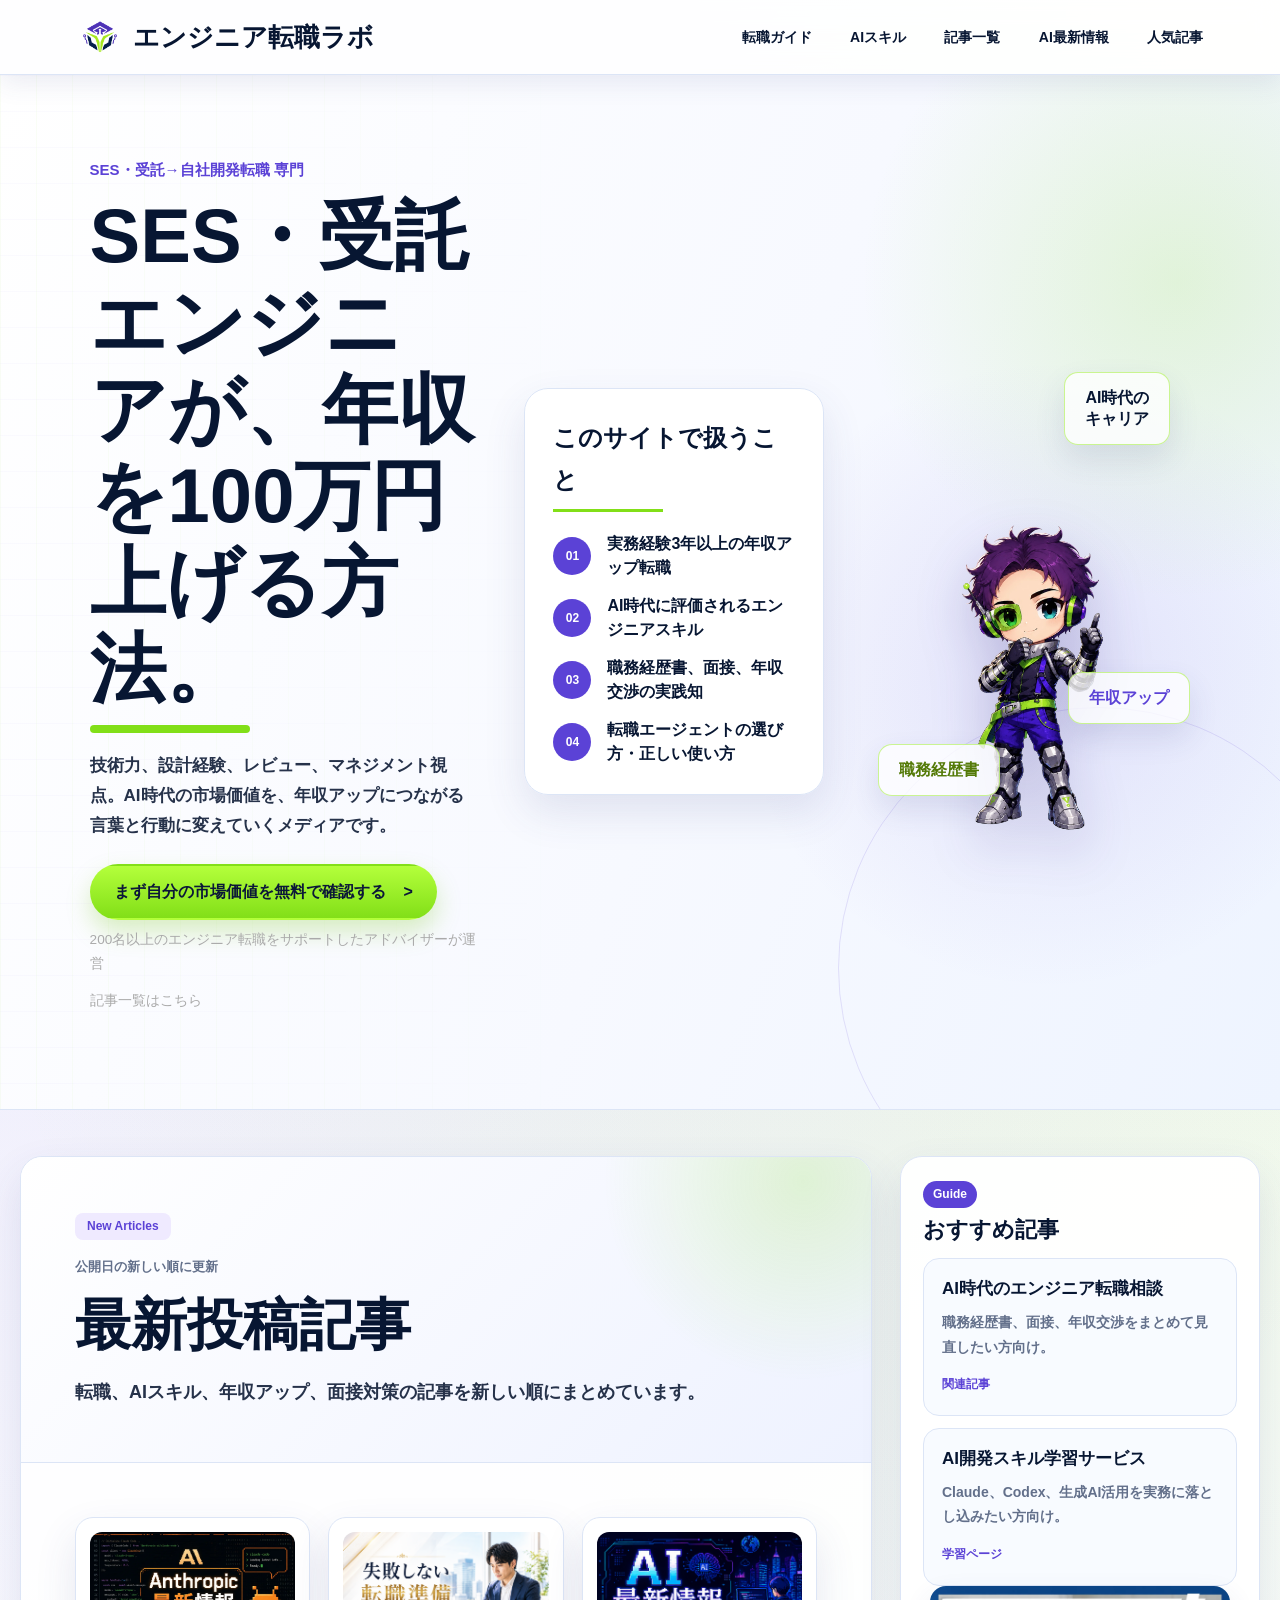
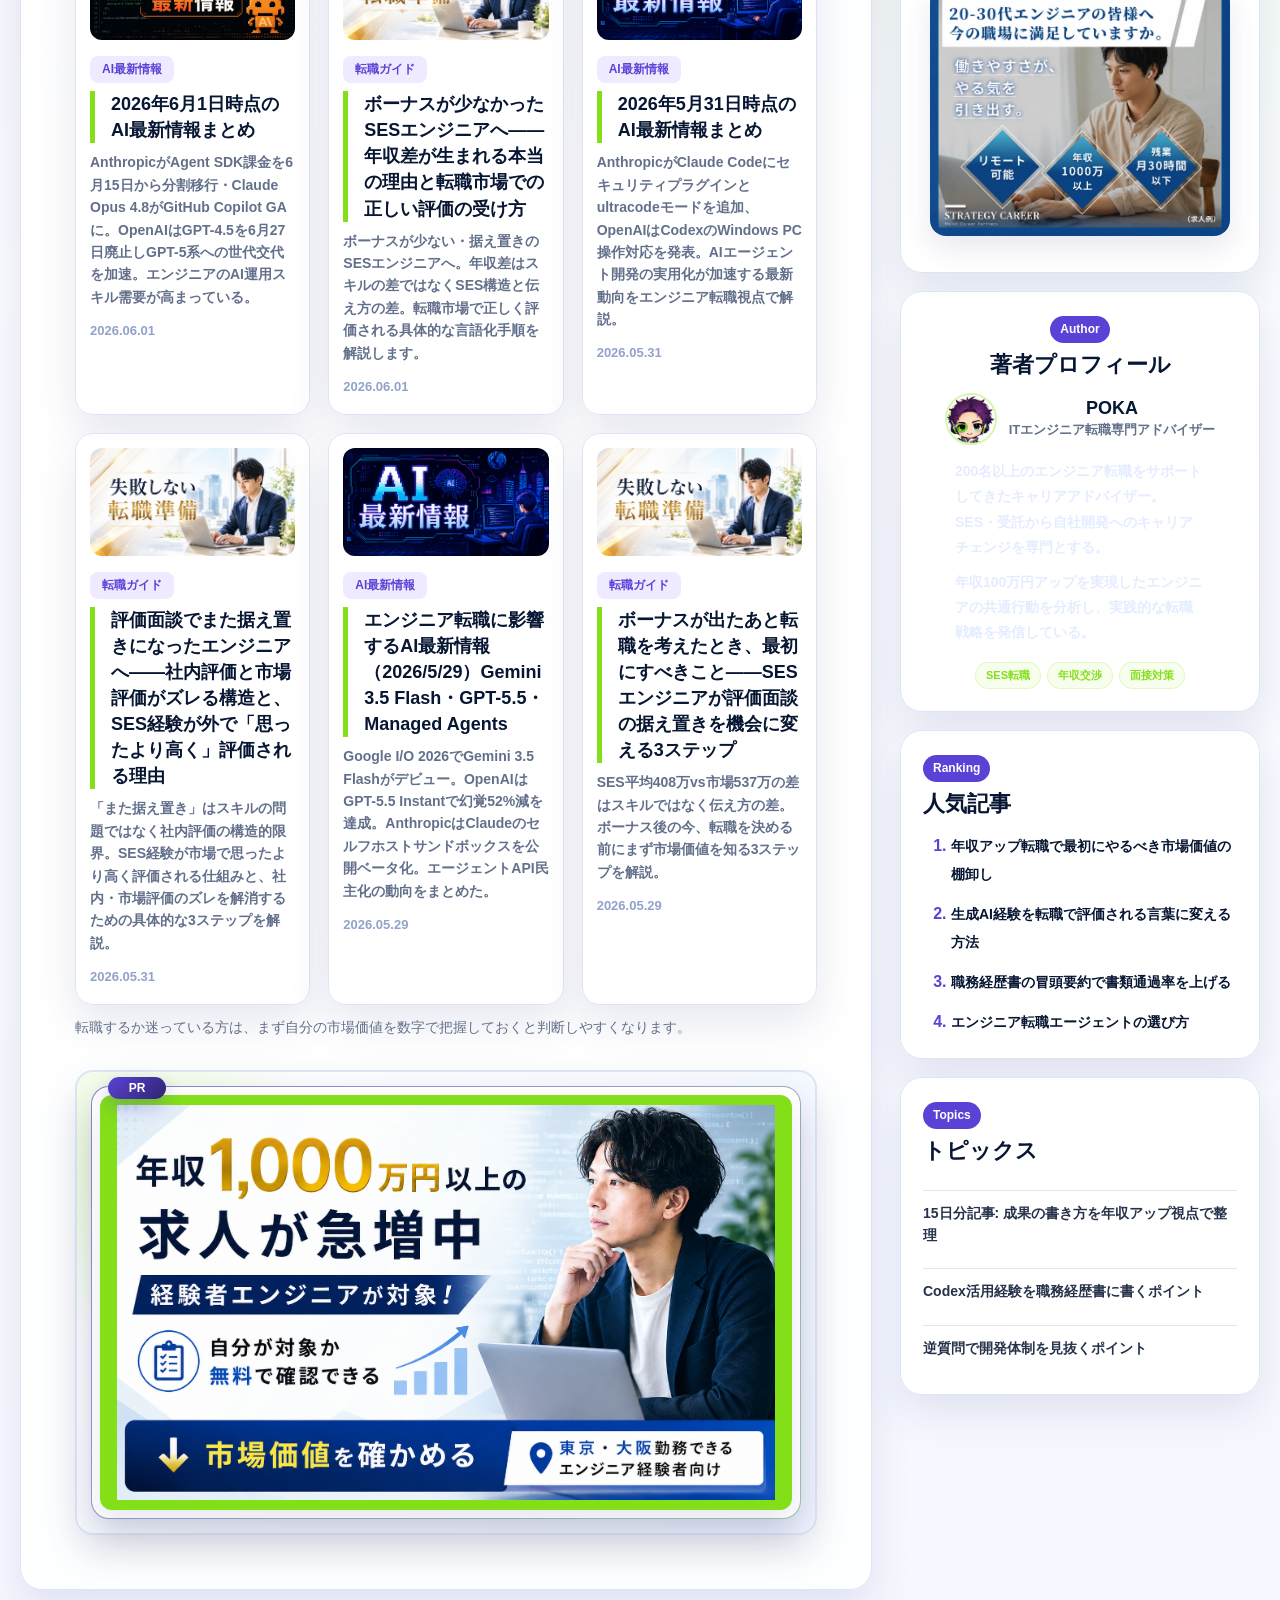
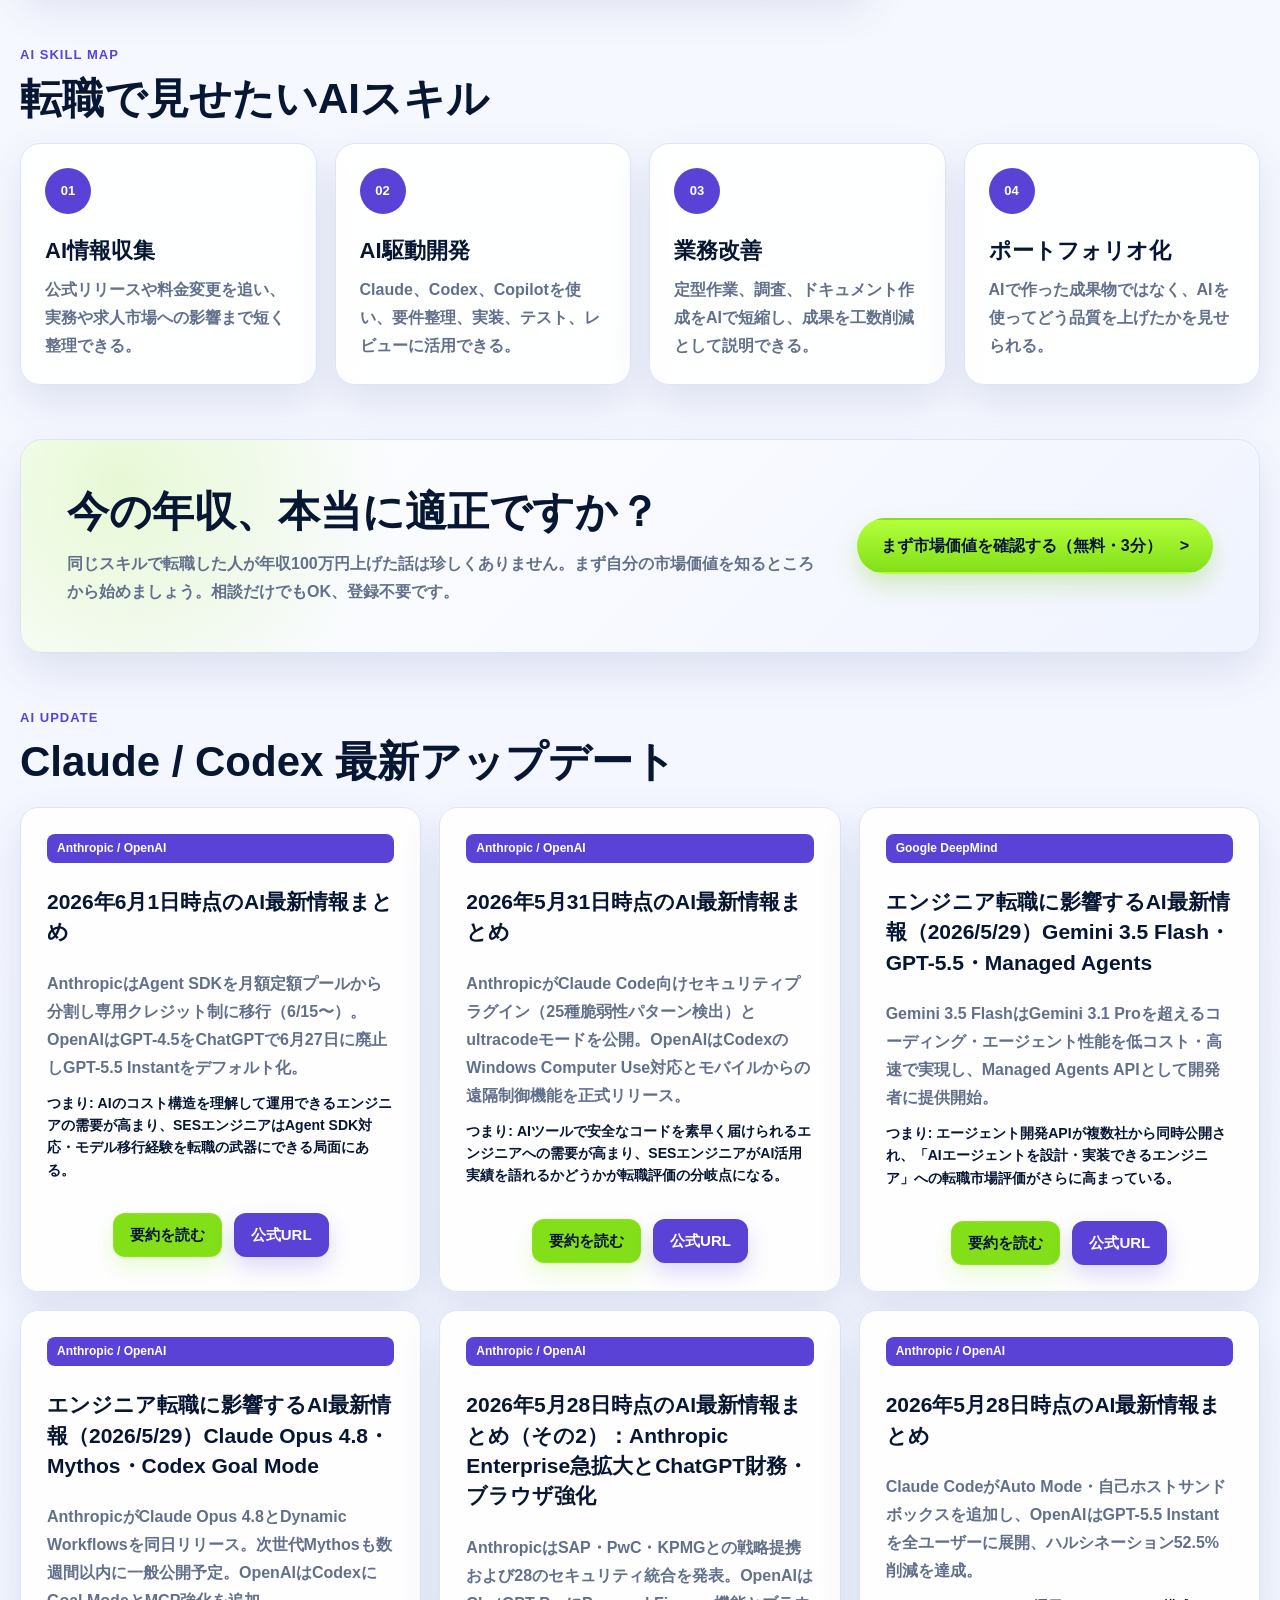
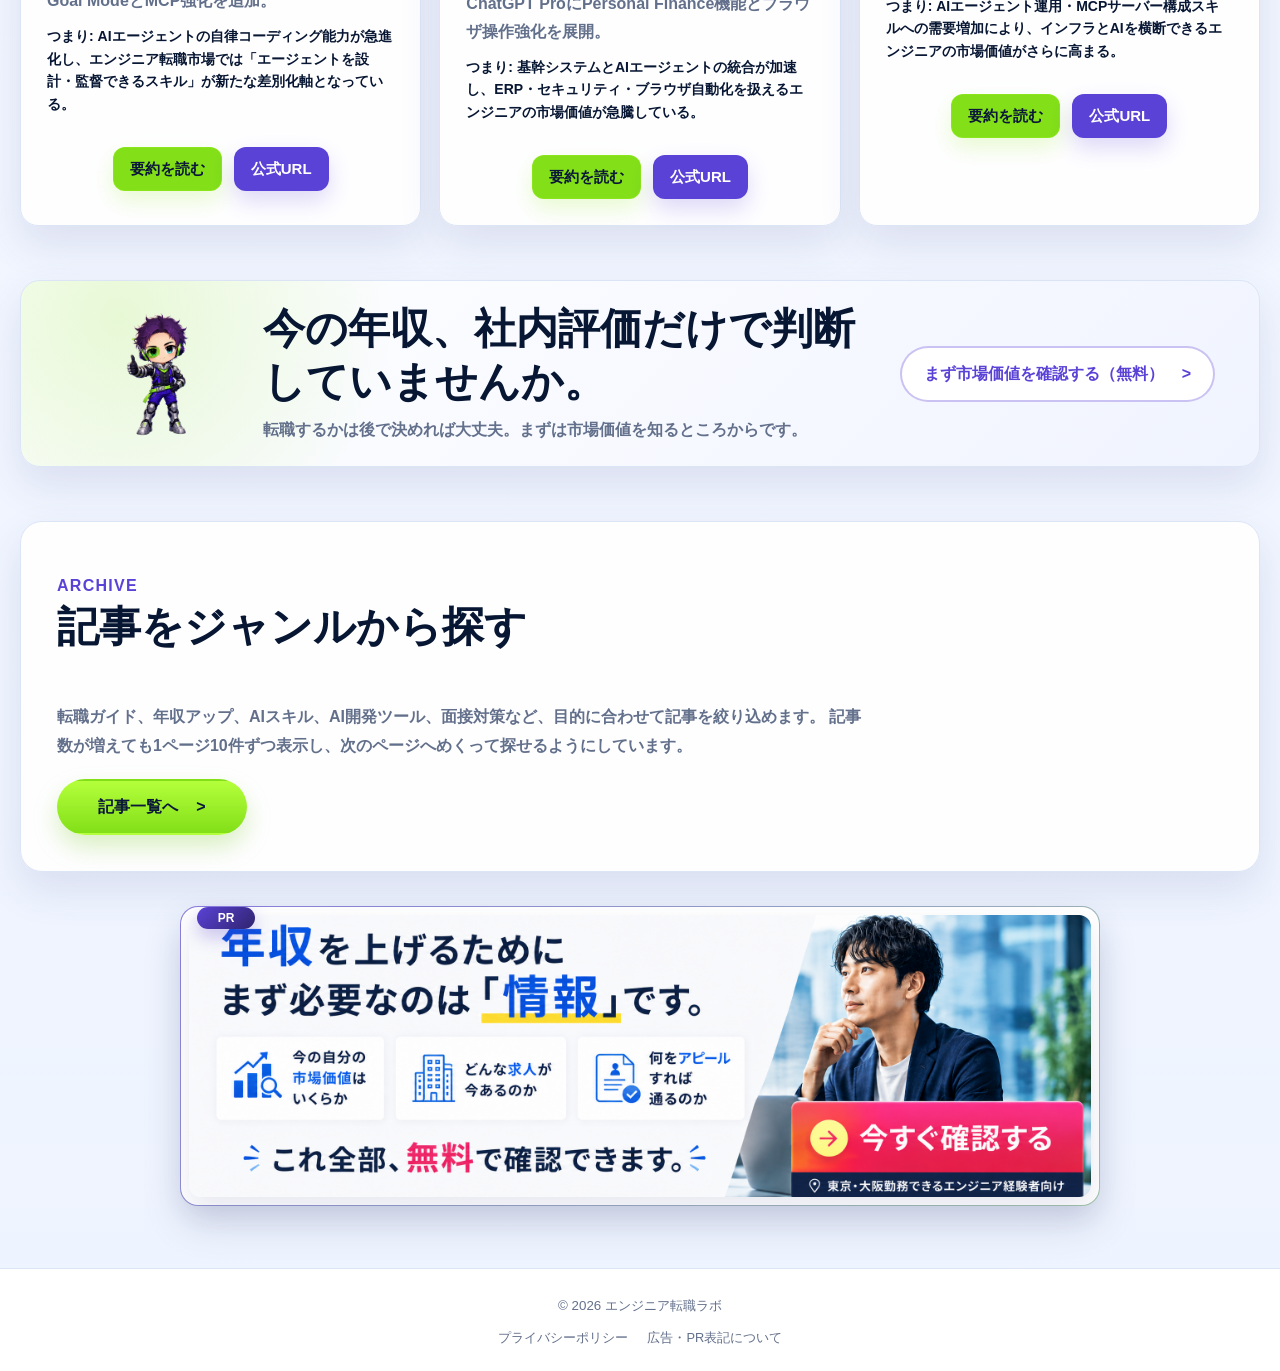
==== index.html @ 07dc1fdd "2026-06-01 コンテンツ更新：LP記事・AI最新情報追加・サイト品質改善 - LP記事: ボーナスが少なかったSESエンジニア向け年収差構造解説（4,996字） - AI情報: Anthrop" ====
<!DOCTYPE html>
<html lang="ja">
<head>
  <meta charset="UTF-8">
  <!-- Google Tag Manager -->
  <script>(function(w,d,s,l,i){w[l]=w[l]||[];w[l].push({'gtm.start':
  new Date().getTime(),event:'gtm.js'});var f=d.getElementsByTagName(s)[0],
  j=d.createElement(s),dl=l!='dataLayer'?'&l='+l:'';j.async=true;j.src=
  'https://www.googletagmanager.com/gtm.js?id='+i+dl;f.parentNode.insertBefore(j,f);
  })(window,document,'script','dataLayer','GTM-K5G35ZPQ');</script>
  <!-- End Google Tag Manager -->
  <meta name="viewport" content="width=device-width, initial-scale=1.0">
  <link rel="icon" type="image/png" href="logo2.png">
  <meta name="description" content="エンジニア転職、AI時代の仕事術、ClaudeやCodexの最新アップデートを扱うキャリアメディアです。">
  <link rel="canonical" href="https://poka-tools.github.io/article-lp/">
  <meta property="og:type" content="website">
  <meta property="og:site_name" content="エンジニア転職ラボ">
  <meta property="og:title" content="エンジニア転職ラボ | AI時代のIT転職メディア">
  <meta property="og:description" content="エンジニア転職、AIスキル、職務経歴書、面接対策、年収アップの実践情報をまとめるキャリアメディアです。">
  <meta property="og:url" content="https://poka-tools.github.io/article-lp/">
  <meta property="og:image" content="https://poka-tools.github.io/article-lp/assets/images/eyecatch-ai-era-engineer-skills.jpg">
  <meta property="og:image:width" content="1200">
  <meta property="og:image:height" content="630">
  <meta name="twitter:card" content="summary_large_image">
  <meta name="twitter:title" content="エンジニア転職ラボ | AI時代のIT転職メディア">
  <meta name="twitter:description" content="エンジニア転職、AIスキル、職務経歴書、面接対策、年収アップの実践情報をまとめるキャリアメディアです。">
  <meta name="twitter:image" content="https://poka-tools.github.io/article-lp/assets/images/eyecatch-ai-era-engineer-skills.jpg">
  <title>エンジニア転職ラボ | AI時代のIT転職メディア</title>
  <link rel="stylesheet" href="styles.css?v=20260530-1">
</head>
<body>
  <!-- Google Tag Manager (noscript) -->
  <noscript><iframe src="https://www.googletagmanager.com/ns.html?id=GTM-K5G35ZPQ"
  height="0" width="0" style="display:none;visibility:hidden"></iframe></noscript>
  <!-- End Google Tag Manager (noscript) -->
  <header class="site-header">
    <a class="brand" href="index.html">
      <img src="logo2.png" alt="" aria-hidden="true">
      <span>エンジニア転職ラボ</span>
    </a>
    <button class="menu-toggle" type="button" aria-expanded="false" aria-label="メニューを開く">
      <span></span>
      <span></span>
      <span></span>
    </button>
    <nav class="nav" aria-label="主要ナビゲーション">
      <a href="#main-article">転職ガイド</a>
      <a href="ai-skills.html">AIスキル</a>
      <a href="articles.html">記事一覧</a>
      <a href="#ai-news">AI最新情報</a>
      <a href="#popular">人気記事</a>
    </nav>
  </header>

  <main>
    <section class="hero">
      <div class="hero-copy">
        <p class="eyebrow">SES・受託→自社開発転職 専門</p>
        <h1>SES・受託エンジニアが、年収を100万円上げる方法。</h1>
        <p class="lead">
          技術力、設計経験、レビュー、マネジメント視点。AI時代の市場価値を、年収アップにつながる言葉と行動に変えていくメディアです。
        </p>
        <div class="hero-actions">
          <a class="button primary" href="https://px.a8.net/svt/ejp?a8mat=45A1MT+45FTMA+5P1E+5ZEMP" target="_blank" rel="noopener sponsored">まず自分の市場価値を無料で確認する</a>
        </div>
        <p class="trust-line" style="margin-top:0.5rem;font-size:0.85rem;color:#aaa;">200名以上のエンジニア転職をサポートしたアドバイザーが運営</p>
        <p style="margin-top:0.5rem;font-size:0.85rem;color:#aaa;"><a href="articles.html" style="color:#aaa;">記事一覧はこちら</a></p>
      </div>

      <div class="hero-panel" aria-label="このサイトで扱うこと">
        <h2>このサイトで扱うこと</h2>
        <ul>
          <li><span>01</span>実務経験3年以上の年収アップ転職</li>
          <li><span>02</span>AI時代に評価されるエンジニアスキル</li>
          <li><span>03</span>職務経歴書、面接、年収交渉の実践知</li>
          <li><span>04</span>転職エージェントの選び方・正しい使い方</li>
        </ul>
      </div>

      <div class="hero-visual" aria-hidden="true">
        <img src="image4.webp" alt="">
        <div class="float-card career">AI時代の<br>キャリア</div>
        <div class="float-card salary">年収アップ</div>
        <div class="float-card resume">職務経歴書</div>
      </div>
    </section>

    <section id="main-article" class="article-layout">
      <section class="main-article latest-panel">
        <div class="article-header">
          <span class="label purple">New Articles</span>
          <p class="article-meta">公開日の新しい順に更新</p>
          <h2>最新投稿記事</h2>
          <p>
            転職、AIスキル、年収アップ、面接対策の記事を新しい順にまとめています。
          </p>
        </div>

        <div class="article-body latest-body">
          <div id="articleCards" class="article-cards latest-article-cards" data-limit="6"></div>
          <p class="ad-bridge" style="font-size:0.9rem;color:var(--muted);margin:0.5rem 0;">転職するか迷っている方は、まず自分の市場価値を数字で把握しておくと判断しやすくなります。</p>
          <div class="inline-ad inline-pr-ad" data-affiliate-banner="career" data-affiliate-variant="top"></div>
        </div>
      </section>

      <aside class="sidebar">
        <section id="guide" class="guide-box">
          <div class="side-heading">
            <span>Guide</span>
            <h2>おすすめ記事</h2>
          </div>
          <a class="guide-card" href="article.html?slug=resume-interview-tips">
            <strong>AI時代のエンジニア転職相談</strong>
            <p>職務経歴書、面接、年収交渉をまとめて見直したい方向け。</p>
            <em>関連記事</em>
          </a>
          <a class="guide-card" href="ai-skills.html">
            <strong>AI開発スキル学習サービス</strong>
            <p>Claude、Codex、生成AI活用を実務に落とし込みたい方向け。</p>
            <em>学習ページ</em>
          </a>
          <div data-affiliate-banner="career" data-affiliate-variant="rectangle"></div>
        </section>

        <section class="profile-card" aria-label="著者プロフィール">
          <div class="side-heading">
            <span>Author</span>
            <h2>著者プロフィール</h2>
          </div>
          <div class="profile-author">
            <img class="profile-avatar" src="image6-aicon.jpg" alt="著者アバター" width="52" height="52">
            <div>
              <strong>POKA</strong>
              <span>ITエンジニア転職専門アドバイザー</span>
            </div>
          </div>
          <div class="profile-copy">
            <p>200名以上のエンジニア転職をサポートしてきたキャリアアドバイザー。SES・受託から自社開発へのキャリアチェンジを専門とする。</p>
            <p>年収100万円アップを実現したエンジニアの共通行動を分析し、実践的な転職戦略を発信している。</p>
          </div>
          <div class="profile-tags">
            <span class="profile-tag">SES転職</span>
            <span class="profile-tag">年収交渉</span>
            <span class="profile-tag">面接対策</span>
          </div>
        </section>

        <section id="popular" class="side-list">
          <div class="side-heading">
            <span>Ranking</span>
            <h2>人気記事</h2>
          </div>
          <ol>
            <li><a href="article.html?slug=2026-05-15-salary-market-value-codex">年収アップ転職で最初にやるべき市場価値の棚卸し</a></li>
            <li><a href="article.html?slug=2026-05-15-generative-ai-career-wording-codex">生成AI経験を転職で評価される言葉に変える方法</a></li>
            <li><a href="article.html?slug=2026-05-15-resume-summary-codex">職務経歴書の冒頭要約で書類通過率を上げる</a></li>
            <li><a href="article.html?slug=2026-05-15-agent-selection-codex">エンジニア転職エージェントの選び方</a></li>
          </ol>
        </section>

        <section class="topics">
          <div class="side-heading">
            <span>Topics</span>
            <h2>トピックス</h2>
          </div>
          <a href="article.html?slug=2026-05-15-salary-achievement-writing-codex">15日分記事: 成果の書き方を年収アップ視点で整理</a>
          <a href="article.html?slug=2026-05-15-codex-career-writing-codex">Codex活用経験を職務経歴書に書くポイント</a>
          <a href="article.html?slug=2026-05-15-interview-reverse-question-codex">逆質問で開発体制を見抜くポイント</a>
        </section>
      </aside>
    </section>

    <section id="ai-skills" class="skill-section">
      <div class="section-heading">
        <p>AI Skill Map</p>
        <h2>転職で見せたいAIスキル</h2>
      </div>
      <div class="skill-grid">
        <article>
          <span>01</span>
          <h3>AI情報収集</h3>
          <p>公式リリースや料金変更を追い、実務や求人市場への影響まで短く整理できる。</p>
        </article>
        <article>
          <span>02</span>
          <h3>AI駆動開発</h3>
          <p>Claude、Codex、Copilotを使い、要件整理、実装、テスト、レビューに活用できる。</p>
        </article>
        <article>
          <span>03</span>
          <h3>業務改善</h3>
          <p>定型作業、調査、ドキュメント作成をAIで短縮し、成果を工数削減として説明できる。</p>
        </article>
        <article>
          <span>04</span>
          <h3>ポートフォリオ化</h3>
          <p>AIで作った成果物ではなく、AIを使ってどう品質を上げたかを見せられる。</p>
        </article>
      </div>
    </section>

    <section class="conversion-section">
      <div>
        <h2>今の年収、本当に適正ですか？</h2>
        <p>
          同じスキルで転職した人が年収100万円上げた話は珍しくありません。まず自分の市場価値を知るところから始めましょう。相談だけでもOK、登録不要です。
        </p>
      </div>
      <a class="button primary" href="https://px.a8.net/svt/ejp?a8mat=45A1MT+45FTMA+5P1E+5ZEMP" target="_blank" rel="noopener sponsored">まず市場価値を確認する（無料・3分）</a>
    </section>

    <section id="ai-news" class="news-section">
      <div class="section-heading">
        <p>AI Update</p>
        <h2>Claude / Codex 最新アップデート</h2>
      </div>
      <div id="aiNewsGrid" class="news-grid"></div>
    </section>

    <section id="career" class="career-band">
      <div class="mini-mascot">
        <img src="image2.webp" alt="">
      </div>
      <div>
        <h2>今の年収、社内評価だけで判断していませんか。</h2>
        <p>転職するかは後で決めれば大丈夫。まずは市場価値を知るところからです。</p>
      </div>
      <a class="button secondary" href="https://px.a8.net/svt/ejp?a8mat=45A1MT+45FTMA+5P1E+5ZEMP" target="_blank" rel="noopener sponsored">まず市場価値を確認する（無料）</a>
    </section>

    <section class="archive-section archive-teaser">
      <div class="section-heading">
        <p>Archive</p>
        <h2>記事をジャンルから探す</h2>
      </div>
      <p>
        転職ガイド、年収アップ、AIスキル、AI開発ツール、面接対策など、目的に合わせて記事を絞り込めます。
        記事数が増えても1ページ10件ずつ表示し、次のページへめくって探せるようにしています。
      </p>
      <a class="button primary" href="articles.html">記事一覧へ</a>
    </section>

    <section class="bottom-slim-ad" aria-label="PR">
      <div data-affiliate-banner="career" data-affiliate-variant="under"></div>
    </section>
  </main>

  <footer class="footer">
    <small>&copy; 2026 エンジニア転職ラボ</small>
    <nav class="footer-links" style="margin-top:0.5rem;font-size:0.8rem;">
      <a href="privacy.html" style="color:var(--muted);margin-right:1rem;">プライバシーポリシー</a>
      <a href="pr-policy.html" style="color:var(--muted);">広告・PR表記について</a>
    </nav>
  </footer>
  <script src="assets/affiliate-links.js?v=20260515-1"></script>
  <script src="assets/articles.js?v=20260515-7"></script>
  <script src="assets/app.js?v=20260530-1"></script>
</body>
</html>
---- styles.css ----
:root {
  --navy: #f4f8ff;
  --text: #dce7ff;
  --muted: #94a3c7;
  --purple: #5b42d6;
  --purple-soft: #211b4c;
  --lime: #94ed1d;
  --lime-soft: #203d16;
  --link: #cfff7b;
  --link-hover: #f4f8ff;
  --line: rgba(148, 237, 29, 0.18);
  --panel: #121a38;
  --bg: #080d1d;
  --shadow: 0 18px 52px rgba(0, 0, 0, 0.36);
}

* {
  box-sizing: border-box;
}

html {
  scroll-behavior: smooth;
}

body {
  margin: 0;
  color: var(--text);
  background:
    radial-gradient(circle at 14% 8%, rgba(91, 66, 214, 0.28), transparent 24%),
    radial-gradient(circle at 92% 18%, rgba(148, 237, 29, 0.12), transparent 22%),
    linear-gradient(180deg, #080d1d 0%, #0d1430 52%, #080d1d 100%);
  font-family: "Hiragino Sans", "Yu Gothic", "Meiryo", "Segoe UI", sans-serif;
  line-height: 1.75;
}

img {
  display: block;
  max-width: 100%;
}

a {
  color: inherit;
  text-decoration: none;
}

.site-header {
  position: sticky;
  top: 0;
  z-index: 20;
  display: flex;
  align-items: center;
  justify-content: space-between;
  gap: 28px;
  padding: 14px clamp(20px, 6vw, 78px);
  background: rgba(8, 13, 29, 0.86);
  border-bottom: 1px solid var(--line);
  box-shadow: 0 6px 28px rgba(0, 0, 0, 0.28);
  backdrop-filter: blur(14px);
}

.brand {
  display: flex;
  align-items: center;
  gap: 10px;
  color: var(--navy);
  font-size: clamp(20px, 2vw, 28px);
  font-weight: 900;
  letter-spacing: 0;
  white-space: nowrap;
}

.brand img {
  width: 46px;
  height: 46px;
  object-fit: contain;
}

.nav {
  display: flex;
  flex-wrap: wrap;
  justify-content: flex-end;
  gap: clamp(16px, 3vw, 42px);
  color: var(--navy);
  font-size: 14px;
  font-weight: 800;
}

.nav a:hover {
  color: var(--lime);
}

.nav-cta-link {
  background: var(--lime);
  color: #1a1a2e !important;
  padding: 6px 16px;
  border-radius: 20px;
  font-weight: 900;
  transition: opacity 0.2s;
}

.nav-cta-link:hover {
  opacity: 0.85;
  color: #1a1a2e !important;
}

.menu-toggle {
  display: none;
  width: 44px;
  height: 44px;
  place-items: center;
  padding: 0;
  border: 1px solid var(--line);
  border-radius: 10px;
  background: rgba(255, 255, 255, 0.08);
  cursor: pointer;
}

.menu-toggle span {
  display: block;
  width: 20px;
  height: 2px;
  border-radius: 999px;
  background: currentColor;
}

.menu-toggle[aria-expanded="true"] span:nth-child(1) {
  transform: translateY(7px) rotate(45deg);
}

.menu-toggle[aria-expanded="true"] span:nth-child(2) {
  opacity: 0;
}

.menu-toggle[aria-expanded="true"] span:nth-child(3) {
  transform: translateY(-7px) rotate(-45deg);
}

.menu-toggle,
.menu-toggle span {
  color: var(--navy);
  transition: transform 0.18s ease, opacity 0.18s ease, background 0.18s ease;
}

.hero {
  position: relative;
  overflow: hidden;
  min-height: 610px;
  display: grid;
  grid-template-columns: minmax(320px, 1fr) minmax(300px, 0.72fr) minmax(320px, 0.82fr);
  gap: clamp(22px, 4vw, 46px);
  align-items: center;
  padding: clamp(44px, 7vw, 82px) clamp(20px, 7vw, 112px);
  background:
    radial-gradient(circle at 78% 60%, rgba(91, 66, 214, 0.32), transparent 25%),
    radial-gradient(circle at 92% 20%, rgba(148, 237, 29, 0.16), transparent 23%),
    linear-gradient(110deg, rgba(12, 18, 42, 0.98) 0%, rgba(18, 25, 58, 0.95) 52%, rgba(13, 18, 43, 0.98) 100%);
}

.hero::before,
.hero::after {
  content: "";
  position: absolute;
  pointer-events: none;
}

.hero::before {
  inset: 0;
  background-image:
    linear-gradient(rgba(148, 237, 29, 0.08) 1px, transparent 1px),
    linear-gradient(90deg, rgba(91, 66, 214, 0.18) 1px, transparent 1px);
  background-size: 36px 36px;
  mask-image: linear-gradient(90deg, rgba(0, 0, 0, 0.35), transparent 45%);
}

.hero::after {
  right: -80px;
  bottom: -120px;
  width: 520px;
  height: 520px;
  border: 1px solid rgba(148, 237, 29, 0.2);
  border-radius: 50%;
}

.hero-copy,
.hero-panel,
.hero-visual {
  position: relative;
  z-index: 1;
}

.eyebrow {
  margin: 0 0 10px;
  color: var(--lime);
  font-size: 15px;
  font-weight: 800;
  letter-spacing: 0;
}

.hero h1 {
  margin: 0;
  color: var(--navy);
  font-size: clamp(42px, 6vw, 76px);
  line-height: 1.14;
  letter-spacing: 0;
}

.hero h1::after {
  content: "";
  display: block;
  width: 160px;
  height: 8px;
  margin-top: 12px;
  border-radius: 999px;
  background: var(--lime);
}

.lead {
  max-width: 620px;
  margin: 18px 0 24px;
  color: var(--text);
  font-size: 17px;
  font-weight: 600;
}

.hero-actions {
  display: flex;
  flex-wrap: wrap;
  gap: 14px;
}

.button {
  display: inline-flex;
  align-items: center;
  justify-content: center;
  min-width: 190px;
  min-height: 50px;
  padding: 12px 22px;
  border: 2px solid transparent;
  border-radius: 999px;
  font-weight: 900;
}

.button::after {
  content: ">";
  margin-left: 18px;
  font-weight: 900;
}

.button.primary {
  color: #0b1738;
  background: linear-gradient(180deg, #b4ff3b, var(--lime));
  box-shadow: 0 12px 24px rgba(117, 198, 18, 0.26);
}

.button.secondary {
  color: #f4f8ff;
  background: rgba(255, 255, 255, 0.06);
  border-color: rgba(148, 237, 29, 0.42);
}

.hero-panel {
  padding: 28px;
  border: 1px solid var(--line);
  border-radius: 24px;
  background: rgba(18, 26, 56, 0.78);
  box-shadow: var(--shadow);
}

.hero-panel h2 {
  margin: 0 0 20px;
  color: var(--navy);
  font-size: 24px;
}

.hero-panel h2::after {
  content: "";
  display: block;
  width: 110px;
  height: 3px;
  margin-top: 8px;
  background: var(--lime);
}

.hero-panel ul {
  display: grid;
  gap: 14px;
  margin: 0;
  padding: 0;
  list-style: none;
}

.hero-panel li {
  display: grid;
  grid-template-columns: 42px 1fr;
  gap: 12px;
  align-items: center;
  color: var(--navy);
  font-weight: 800;
  line-height: 1.5;
}

.hero-panel li span {
  display: grid;
  place-items: center;
  width: 38px;
  height: 38px;
  border-radius: 50%;
  color: #fff;
  background: #5b42d6;
  font-size: 12px;
}

.hero-visual {
  min-height: 500px;
  display: grid;
  place-items: end center;
}

.hero-visual img {
  width: min(440px, 100%);
  max-height: 560px;
  object-fit: contain;
  filter: drop-shadow(0 20px 26px rgba(44, 32, 118, 0.2));
}

.float-card {
  position: absolute;
  padding: 14px 20px;
  border: 1px solid rgba(148, 237, 29, 0.48);
  border-radius: 14px;
  background: rgba(255, 255, 255, 0.78);
  color: var(--navy);
  box-shadow: 0 14px 30px rgba(57, 69, 135, 0.12);
  font-weight: 900;
  line-height: 1.35;
}

.float-card.career {
  top: 30px;
  right: 20px;
}

.float-card.salary {
  right: 0;
  bottom: 118px;
  color: var(--purple);
}

.float-card.resume {
  left: 8px;
  bottom: 46px;
  color: #547a08;
}

.recommended,
.news-section,
.archive-section,
.archive-hero,
.skill-section,
.conversion-section {
  width: min(1440px, calc(100% - 40px));
  margin: 0 auto;
}

.article-layout {
  width: min(1440px, calc(100% - 40px));
  margin: 46px auto 0;
  display: grid;
  grid-template-columns: minmax(0, 1fr) 360px;
  gap: 28px;
  align-items: start;
}

.main-article,
.sidebar section,
.archive-section {
  border: 1px solid var(--line);
  border-radius: 22px;
  background: rgba(18, 26, 56, 0.92);
  box-shadow: var(--shadow);
}

.main-article {
  overflow: hidden;
}

.article-header {
  padding: clamp(28px, 5vw, 54px);
  background:
    radial-gradient(circle at 92% 8%, rgba(148, 237, 29, 0.18), transparent 24%),
    linear-gradient(135deg, rgba(18, 26, 56, 0.98), rgba(28, 24, 76, 0.78));
  border-bottom: 1px solid var(--line);
}

.article-meta {
  margin: 8px 0 12px;
  color: var(--muted);
  font-size: 13px;
  font-weight: 800;
}

.article-header h2 {
  max-width: 880px;
  margin: 0;
  color: var(--navy);
  font-size: clamp(32px, 5vw, 56px);
  line-height: 1.22;
  letter-spacing: 0;
}

.article-header p:last-child {
  max-width: 860px;
  margin: 18px 0 0;
  color: #cfdafa;
  font-size: 18px;
  font-weight: 650;
}

.article-body {
  max-width: 860px;
  padding: clamp(28px, 5vw, 54px);
}

.latest-body {
  max-width: none;
}

.latest-article-cards {
  grid-template-columns: repeat(2, minmax(0, 1fr));
}

.latest-body .inline-pr-ad {
  margin-top: 28px;
  margin-bottom: 0;
}

.article-body h3 {
  margin: 42px 0 14px;
  padding-left: 16px;
  border-left: 5px solid var(--lime);
  color: var(--navy);
  font-size: clamp(24px, 3vw, 32px);
  line-height: 1.35;
}

.article-body h3:first-child {
  margin-top: 0;
}

.article-body p {
  margin: 0 0 22px;
  color: #cfdafa;
  font-size: 17px;
  font-weight: 550;
  line-height: 2;
}

.check-panel {
  margin: 36px 0;
  padding: clamp(22px, 4vw, 32px);
  border: 1px solid rgba(148, 237, 29, 0.56);
  border-radius: 20px;
  background: linear-gradient(135deg, rgba(29, 56, 24, 0.72), rgba(30, 24, 76, 0.64));
}

.check-panel h3 {
  margin: 0 0 18px;
  padding: 0;
  border: 0;
  font-size: clamp(22px, 3vw, 30px);
}

.check-panel ul {
  display: grid;
  gap: 12px;
  margin: 0;
  padding: 0;
  list-style: none;
}

.check-panel li {
  position: relative;
  padding-left: 32px;
  color: var(--navy);
  font-weight: 800;
  line-height: 1.65;
}

.check-panel li::before {
  content: "";
  position: absolute;
  left: 0;
  top: 0.52em;
  width: 18px;
  height: 18px;
  border-radius: 50%;
  background: var(--lime);
  box-shadow: inset 0 0 0 5px #fff;
}

.inline-ad {
  display: grid;
  grid-template-columns: auto minmax(0, 1fr) auto;
  gap: 18px;
  align-items: center;
  margin: 34px 0;
  padding: 20px;
  border: 2px solid rgba(91, 66, 214, 0.18);
  border-radius: 18px;
  background: linear-gradient(135deg, rgba(33, 27, 76, 0.86), rgba(26, 55, 21, 0.64));
}

.inline-pr-ad {
  display: block;
  padding: clamp(10px, 2vw, 14px);
  border-color: rgba(148, 237, 29, 0.28);
  background: linear-gradient(135deg, rgba(18, 26, 56, 0.94), rgba(49, 39, 126, 0.72));
}

.inline-pr-ad .affiliate-banner.is-top-pr {
  position: relative;
  width: 100%;
  max-width: none;
  margin: 0;
  padding: 8px;
  border: 1px solid rgba(74, 50, 200, 0.22);
  border-radius: 18px;
  background:
    linear-gradient(#ffffff, #ffffff) padding-box,
    linear-gradient(135deg, rgba(75, 50, 200, 0.5), rgba(142, 230, 82, 0.55)) border-box;
  box-shadow: 0 18px 38px rgba(35, 44, 84, 0.16);
  transition: transform 180ms ease, box-shadow 180ms ease, border-color 180ms ease;
}

.inline-pr-ad .affiliate-banner.is-top-pr::before {
  content: "PR";
  position: absolute;
  top: -10px;
  left: 16px;
  z-index: 2;
  display: inline-flex;
  align-items: center;
  justify-content: center;
  height: 22px;
  min-width: 38px;
  padding: 0 10px;
  border-radius: 999px;
  color: #fff;
  background: linear-gradient(135deg, var(--purple), #2f246f);
  box-shadow: 0 8px 18px rgba(75, 50, 200, 0.28);
  font-size: 12px;
  font-weight: 900;
  line-height: 1;
}

.inline-pr-ad .affiliate-banner.is-top-pr a {
  display: block;
  width: 100%;
  aspect-ratio: 1619 / 971;
  overflow: hidden;
  border-radius: 12px;
  transition: transform 180ms ease, filter 180ms ease;
}

.inline-pr-ad .affiliate-banner.is-top-pr a img {
  display: block;
  width: 100%;
  height: 100%;
  object-fit: contain;
}

.inline-pr-ad .affiliate-banner.is-top-pr:hover,
.inline-pr-ad .affiliate-banner.is-top-pr:focus-within {
  border-color: rgba(74, 50, 200, 0.36);
  box-shadow: 0 22px 46px rgba(35, 44, 84, 0.2);
  transform: translateY(-3px);
}

.inline-pr-ad .affiliate-banner.is-top-pr:hover a,
.inline-pr-ad .affiliate-banner.is-top-pr:focus-within a {
  filter: saturate(1.06);
  transform: scale(1.015);
}

.inline-pr-ad .affiliate-banner.is-top-pr a:active {
  transform: scale(0.975);
}

.inline-ad span,
.article-cta span,
.side-heading span {
  display: inline-flex;
  width: fit-content;
  padding: 3px 10px;
  border-radius: 999px;
  color: #fff;
  background: var(--purple);
  font-size: 12px;
  font-weight: 900;
}

.inline-ad strong {
  display: block;
  color: var(--navy);
  font-size: 18px;
}

.inline-pr-ad strong {
  margin-top: 10px;
  color: #fff;
  font-size: clamp(19px, 2.2vw, 24px);
  line-height: 1.45;
}

.inline-ad p {
  margin: 4px 0 0;
  color: var(--muted);
  font-size: 14px;
  line-height: 1.6;
}

.inline-pr-ad p {
  margin-top: 8px;
  color: #dce5ff;
}

.inline-ad a {
  min-width: 138px;
  padding: 10px 14px;
  border-radius: 999px;
  color: #0b1738;
  background: var(--lime);
  font-size: 14px;
  font-weight: 900;
  text-align: center;
}

.article-cta {
  display: flex;
  align-items: center;
  justify-content: space-between;
  gap: 22px;
  margin-top: 44px;
  padding: clamp(22px, 4vw, 34px);
  border-radius: 20px;
  background: linear-gradient(135deg, rgba(91, 66, 214, 0.98), rgba(27, 19, 84, 0.98));
  color: #fff;
}

.article-cta h3 {
  margin: 12px 0 8px;
  padding: 0;
  border: 0;
  color: #fff;
}

.article-cta p {
  margin: 0;
  color: rgba(255, 255, 255, 0.82);
  font-size: 15px;
  line-height: 1.7;
}

.sidebar {
  display: grid;
  gap: 18px;
  position: sticky;
  top: 92px;
}

.sidebar section {
  padding: 22px;
}

.side-heading {
  margin-bottom: 14px;
}

.side-heading h2 {
  margin: 8px 0 0;
  color: var(--navy);
  font-size: 22px;
  line-height: 1.3;
}

.guide-box {
  background: linear-gradient(180deg, rgba(18, 26, 56, 0.94), rgba(27, 23, 72, 0.82));
}

.guide-card {
  display: block;
  padding: 18px;
  border: 1px solid var(--line);
  border-radius: 16px;
  background: rgba(255, 255, 255, 0.04);
}

.guide-card + .guide-card {
  margin-top: 12px;
}

.affiliate-banner {
  position: relative;
  display: grid;
  gap: 0;
  justify-items: center;
  justify-self: center;
  margin: 0 0 14px;
  padding: 0;
  border: 0;
  border-radius: 16px;
  background: transparent;
}

.affiliate-banner span {
  display: inline-flex;
  width: fit-content;
  padding: 3px 10px;
  border-radius: 999px;
  color: #fff;
  background: var(--purple);
  font-size: 12px;
  font-weight: 900;
}

.affiliate-banner a {
  display: inline-flex;
  align-items: center;
  justify-content: center;
  overflow: hidden;
  border-radius: 16px;
  box-shadow: 0 12px 28px rgba(57, 69, 135, 0.12);
}

.affiliate-banner a img {
  display: block;
  max-width: none;
  object-fit: contain;
}

.affiliate-banner .tracking-pixel {
  position: absolute;
  width: 1px;
  height: 1px;
  opacity: 0;
  pointer-events: none;
}

.affiliate-banner.is-rectangle {
  width: min(100%, 300px);
  margin-inline: auto;
}

.affiliate-banner.is-rectangle a {
  width: min(100%, 300px);
  aspect-ratio: 300 / 250;
}

.affiliate-banner.is-rectangle a img {
  width: 100%;
  height: 100%;
  object-fit: cover;
}

.affiliate-banner.is-wide {
  width: min(100%, 320px);
  margin-inline: auto;
}

.affiliate-banner.is-wide a {
  width: min(100%, 320px);
  aspect-ratio: 320 / 100;
}

.affiliate-banner.is-wide a img {
  width: 100%;
  height: 100%;
}

.bottom-slim-ad {
  width: min(100% - 32px, 920px);
  margin: 34px auto 62px;
}

.bottom-slim-ad .affiliate-banner {
  margin-bottom: 0;
}

.affiliate-banner.is-slim {
  position: relative;
  width: 100%;
  margin-inline: auto;
  padding: 8px;
  border: 1px solid rgba(74, 50, 200, 0.22);
  border-radius: 18px;
  background:
    linear-gradient(#ffffff, #ffffff) padding-box,
    linear-gradient(135deg, rgba(75, 50, 200, 0.5), rgba(142, 230, 82, 0.55)) border-box;
  box-shadow: 0 18px 38px rgba(35, 44, 84, 0.16);
  transition: transform 180ms ease, box-shadow 180ms ease, border-color 180ms ease;
}

.affiliate-banner.is-slim::before {
  content: "PR";
  position: absolute;
  top: 0;
  left: 16px;
  z-index: 2;
  display: inline-flex;
  align-items: center;
  justify-content: center;
  height: 22px;
  min-width: 38px;
  padding: 0 10px;
  border-radius: 999px;
  color: #fff;
  background: linear-gradient(135deg, var(--purple), #2f246f);
  box-shadow: 0 8px 18px rgba(75, 50, 200, 0.28);
  font-size: 12px;
  font-weight: 900;
  line-height: 1;
}

.affiliate-banner.is-slim a {
  position: relative;
  z-index: 1;
  width: 100%;
  aspect-ratio: 320 / 100;
  overflow: hidden;
  border-radius: 12px;
  transition: transform 180ms ease, filter 180ms ease;
}

.affiliate-banner.is-slim a img {
  width: 100%;
  height: 100%;
  object-fit: cover;
  display: block;
}

.affiliate-banner.is-slim span {
  display: none;
}

.bottom-slim-ad .affiliate-banner.is-slim:hover,
.bottom-slim-ad .affiliate-banner.is-slim:focus-within {
  border-color: rgba(74, 50, 200, 0.36);
  transform: translateY(-3px);
  box-shadow: 0 24px 52px rgba(35, 44, 84, 0.18);
}

.bottom-slim-ad .affiliate-banner.is-slim:hover a,
.bottom-slim-ad .affiliate-banner.is-slim:focus-within a {
  transform: scale(1.015);
}

.bottom-slim-ad .affiliate-banner.is-slim a:active {
  transform: scale(0.975);
}

.affiliate-banner.is-tensyoku {
  width: min(100%, 320px);
  margin-inline: auto;
  padding: 8px;
  border: 1px solid rgba(74, 50, 200, 0.22);
  border-radius: 18px;
  background:
    linear-gradient(#ffffff, #ffffff) padding-box,
    linear-gradient(135deg, rgba(75, 50, 200, 0.5), rgba(142, 230, 82, 0.55)) border-box;
  box-shadow: 0 18px 38px rgba(35, 44, 84, 0.16);
  transition: transform 180ms ease, box-shadow 180ms ease, border-color 180ms ease;
}

.affiliate-banner.is-tensyoku::before {
  content: "PR";
  position: absolute;
  top: -10px;
  left: 16px;
  z-index: 2;
  display: inline-flex;
  align-items: center;
  justify-content: center;
  height: 22px;
  min-width: 38px;
  padding: 0 10px;
  border-radius: 999px;
  color: #fff;
  background: linear-gradient(135deg, var(--purple), #2f246f);
  box-shadow: 0 8px 18px rgba(75, 50, 200, 0.28);
  font-size: 12px;
  font-weight: 900;
  line-height: 1;
}

.affiliate-banner.is-tensyoku a {
  width: min(100%, 320px);
  aspect-ratio: 1619 / 971;
  border-radius: 12px;
  box-shadow: none;
  transition: transform 180ms ease, filter 180ms ease;
}

.affiliate-banner.is-tensyoku a img {
  width: 100%;
  height: 100%;
}

.affiliate-banner.is-tensyoku:hover,
.affiliate-banner.is-tensyoku:focus-within {
  transform: translateY(-3px);
  border-color: rgba(74, 50, 200, 0.36);
  box-shadow: 0 22px 46px rgba(35, 44, 84, 0.2);
}

.affiliate-banner.is-tensyoku:hover a,
.affiliate-banner.is-tensyoku:focus-within a {
  transform: scale(1.015);
  filter: saturate(1.06);
}

.affiliate-banner.is-tensyoku a:active {
  transform: scale(0.975);
}

.affiliate-banner.is-compact {
  width: fit-content;
  justify-items: center;
  padding: 8px;
}

.affiliate-banner.is-compact a {
  width: 100px;
  height: 60px;
}

.affiliate-banner.is-compact a img {
  width: 100%;
  height: 100%;
}

.article-inline-banner {
  display: flex;
  justify-content: center;
  width: 100%;
  margin: 16px 0 22px;
}

.article-inline-banner .affiliate-banner {
  margin: 0;
}

.guide-card strong {
  display: block;
  color: var(--navy);
  font-size: 17px;
  line-height: 1.45;
}

.guide-card p {
  margin: 8px 0 10px;
  color: var(--muted);
  font-size: 14px;
  font-weight: 650;
}

.guide-card em {
  color: var(--purple);
  font-size: 12px;
  font-style: normal;
  font-weight: 900;
}

.side-list ol {
  display: grid;
  gap: 12px;
  margin: 0;
  padding-left: 28px;
}

.side-list li {
  color: var(--purple);
  font-weight: 900;
}

.side-list a {
  color: var(--navy);
  font-size: 14px;
  line-height: 1.55;
}

.profile-card {
  text-align: center;
}

.profile-author {
  display: flex;
  align-items: center;
  justify-content: center;
  gap: 12px;
  margin-bottom: 14px;
}

.profile-author strong,
.profile-author span {
  display: block;
}

.profile-author strong {
  color: var(--navy);
  font-size: 18px;
  line-height: 1.25;
}

.profile-author span {
  color: var(--muted);
  font-size: 13px;
  font-weight: 800;
}

.profile-copy {
  max-width: 250px;
  margin: 0 auto 16px;
  text-align: left;
}

.profile-card p {
  margin: 0 0 10px;
  color: rgba(220, 231, 255, 0.78);
  font-size: 14px;
  font-weight: 650;
  line-height: 1.8;
}

.profile-card p:last-of-type {
  margin-bottom: 0;
}

.profile-card a {
  display: inline-flex;
  align-items: center;
  justify-content: center;
  min-height: 40px;
  padding: 9px 14px;
  border: 1px solid rgba(148, 237, 29, 0.34);
  border-radius: 999px;
  color: var(--navy);
  background: rgba(148, 237, 29, 0.08);
  font-size: 13px;
  font-weight: 900;
}

.profile-card a:hover {
  border-color: var(--lime);
  color: #0b1738;
  background: var(--lime);
}

.profile-avatar {
  width: 52px;
  height: 52px;
  border-radius: 50%;
  object-fit: cover;
  border: 2px solid rgba(148, 237, 29, 0.4);
  flex-shrink: 0;
}

.profile-tags {
  display: flex;
  flex-wrap: wrap;
  gap: 6px;
  margin: 10px 0 0;
  justify-content: center;
}

.profile-tag {
  display: inline-block;
  padding: 3px 10px;
  border-radius: 999px;
  background: rgba(148, 237, 29, 0.08);
  border: 1px solid rgba(148, 237, 29, 0.22);
  color: var(--lime);
  font-size: 11px;
  font-weight: 800;
}

.topics {
  display: grid;
  gap: 10px;
}

.topics a {
  display: block;
  padding: 12px 0;
  border-top: 1px solid var(--line);
  color: var(--text);
  font-size: 14px;
  font-weight: 800;
  line-height: 1.55;
}

.article-page {
  width: min(1180px, calc(100% - 40px));
  margin: 34px auto 0;
  display: grid;
  grid-template-columns: minmax(0, 1fr) 320px;
  gap: 26px;
  align-items: start;
}

.article-detail {
  overflow: hidden;
  border: 1px solid #dce5f6;
  border-radius: 18px;
  background: #ffffff;
  box-shadow: 0 18px 48px rgba(15, 23, 42, 0.08);
}

.article-side section {
  border: 1px solid #dce5f6;
  border-radius: 16px;
  background: #ffffff;
  box-shadow: 0 12px 30px rgba(15, 23, 42, 0.06);
}

.article-detail-header {
  padding: clamp(26px, 5vw, 46px);
  background: #ffffff;
  border-bottom: 1px solid #e5edf7;
}

.article-detail-header h1 {
  max-width: 820px;
  margin: 0;
  color: #111827;
  font-size: clamp(30px, 4.2vw, 48px);
  line-height: 1.32;
  letter-spacing: 0;
}

.article-detail-header p:last-of-type {
  max-width: 760px;
  margin: 16px 0 24px;
  color: #475569;
  font-size: 17px;
  font-weight: 600;
  line-height: 1.8;
}

.article-detail-header img {
  width: 100%;
  aspect-ratio: 16 / 9;
  border-radius: 14px;
  object-fit: cover;
  box-shadow: none;
}

.article-detail-body {
  max-width: 800px;
  margin: 0 auto;
  padding: clamp(30px, 5vw, 54px);
}

.article-toc {
  margin: 0 0 34px;
  padding: 20px;
  border: 1px solid #dce5f6;
  border-radius: 14px;
  background: #f8fafc;
}

.article-toc strong {
  display: block;
  margin: 0 0 12px;
  color: var(--navy);
  font-size: 18px;
}

.article-toc ol {
  display: grid;
  gap: 10px;
  margin: 0;
  padding-left: 22px;
}

.article-toc li {
  color: #26324a;
  font-size: 15px;
  line-height: 1.6;
}

.article-toc li.is-child {
  margin-left: 18px;
  font-size: 14px;
}

.article-toc a {
  color: #4b32c8;
  text-decoration: none;
}

.article-toc a:hover {
  color: var(--lime);
  text-decoration: underline;
  text-underline-offset: 3px;
}

.article-detail-body h1 {
  display: none;
}

.article-detail-body h2 {
  margin: 46px 0 16px;
  padding-left: 14px;
  border-left: 4px solid var(--lime);
  color: #111827;
  font-size: clamp(23px, 3vw, 30px);
  line-height: 1.45;
}

.article-detail-body h2:first-child {
  margin-top: 0;
}

.article-detail-body h3 {
  margin: 32px 0 12px;
  color: #1f2937;
  font-size: 21px;
  line-height: 1.5;
}

.article-detail-body p,
.article-detail-body li {
  color: #334155;
  font-size: 17px;
  font-weight: 500;
  line-height: 1.9;
}

.article-detail-body p {
  margin: 0 0 22px;
}

.article-detail-body a {
  color: #4b32c8;
  font-weight: 800;
  text-decoration: underline;
  text-underline-offset: 3px;
  text-decoration-thickness: 1px;
}

.article-detail-body a:hover {
  color: var(--link-hover);
}

.article-detail-body strong {
  color: var(--navy);
}

.article-detail-body mark {
  display: inline;
  color: var(--navy);
  font-weight: 900;
  background: linear-gradient(transparent 58%, rgba(190, 242, 100, 0.68) 58%);
  padding: 0 0.08em;
}

.article-detail-body ul {
  display: grid;
  gap: 10px;
  margin: 0 0 24px;
  padding-left: 24px;
}

.article-conversion-cta {
  display: grid;
  grid-template-columns: minmax(0, 1fr) auto;
  gap: 18px;
  align-items: center;
  margin: 30px 0;
  padding: 22px;
  border: 1px solid #dce5f6;
  border-radius: 16px;
  background: #ffffff;
  box-shadow: 0 18px 44px rgba(15, 23, 42, 0.12);
}

.article-conversion-cta.is-compact {
  margin-top: 0;
}

.article-conversion-cta.is-featured {
  margin: 38px 0 34px;
  padding: 26px;
}

.article-conversion-cta.is-closing {
  margin-bottom: 0;
}

.article-conversion-cta__eyebrow {
  grid-column: 1 / -1;
  width: fit-content;
  padding: 4px 9px;
  border: 1px solid rgba(91, 66, 214, 0.18);
  border-radius: 999px;
  color: var(--purple);
  background: rgba(91, 66, 214, 0.08);
  font-size: 11px;
  font-weight: 900;
  line-height: 1;
}

.article-conversion-cta__body {
  display: grid;
  gap: 8px;
}

.article-conversion-cta__body strong {
  color: var(--navy);
  font-size: clamp(20px, 3vw, 27px);
  line-height: 1.35;
}

.article-conversion-cta__body p {
  margin: 0;
  color: #45536b;
  font-size: 15px;
  font-weight: 700;
  line-height: 1.75;
}

.article-conversion-cta__button {
  display: inline-flex;
  align-items: center;
  justify-content: center;
  min-height: 48px;
  padding: 0 18px;
  border-radius: 999px;
  color: #101827;
  background: var(--lime);
  font-size: 15px;
  font-weight: 900;
  text-decoration: none;
  white-space: nowrap;
  box-shadow: 0 12px 24px rgba(148, 237, 29, 0.24);
}

.article-conversion-cta__button:hover {
  color: #101827;
  transform: translateY(-1px);
}

.article-side {
  position: sticky;
  top: 92px;
  display: grid;
  gap: 18px;
}

.article-side section {
  padding: 22px;
}

.related-list {
  display: grid;
  gap: 12px;
}

.related-list a {
  display: grid;
  grid-template-columns: 82px 1fr;
  gap: 12px;
  align-items: center;
  padding-top: 12px;
  border-top: 1px solid var(--line);
}

.related-list img {
  grid-row: 1 / span 2;
  width: 82px;
  aspect-ratio: 16 / 10;
  border-radius: 8px;
  object-fit: cover;
}

.related-list span {
  grid-column: 2;
  display: block;
  color: var(--lime);
  font-size: 12px;
  font-weight: 900;
}

.related-list strong {
  grid-column: 2;
  display: block;
  color: var(--navy);
  font-size: 14px;
  line-height: 1.5;
}

.skill-section {
  margin-top: 54px;
}

.skill-grid {
  display: grid;
  grid-template-columns: repeat(4, minmax(0, 1fr));
  gap: 18px;
}

.skill-grid article {
  min-height: 240px;
  padding: 24px;
  border: 1px solid var(--line);
  border-radius: 20px;
  background: rgba(18, 26, 56, 0.92);
  box-shadow: 0 14px 34px rgba(55, 64, 130, 0.1);
}

.skill-grid span {
  display: grid;
  place-items: center;
  width: 46px;
  height: 46px;
  margin-bottom: 22px;
  border-radius: 50%;
  color: #fff;
  background: var(--purple);
  font-size: 13px;
  font-weight: 900;
}

.skill-grid h3 {
  margin: 0 0 10px;
  color: var(--navy);
  font-size: 22px;
  line-height: 1.35;
}

.skill-grid p {
  margin: 0;
  color: var(--muted);
  font-weight: 650;
}

.conversion-section {
  margin-top: 54px;
  display: grid;
  grid-template-columns: minmax(0, 1fr) auto;
  gap: 28px;
  align-items: center;
  padding: clamp(26px, 5vw, 46px);
  border: 1px solid var(--line);
  border-radius: 22px;
  background:
    radial-gradient(circle at 8% 20%, rgba(148, 237, 29, 0.22), transparent 24%),
    linear-gradient(135deg, rgba(18, 26, 56, 0.96), rgba(38, 26, 94, 0.78));
  box-shadow: var(--shadow);
}

.conversion-section h2 {
  margin: 0;
  color: var(--navy);
  font-size: clamp(28px, 4vw, 42px);
  line-height: 1.25;
}

.conversion-section p:last-child {
  max-width: 850px;
  margin: 12px 0 0;
  color: var(--muted);
  font-weight: 700;
}

.recommended {
  padding: 20px 0 0;
}

.section-title {
  display: grid;
  grid-template-columns: 1fr auto 1fr;
  gap: 18px;
  align-items: center;
  margin: 0 auto 18px;
  text-align: center;
}

.section-title span {
  height: 3px;
  background: linear-gradient(90deg, transparent, var(--purple), var(--lime));
}

.section-title span:last-child {
  background: linear-gradient(90deg, var(--lime), var(--purple), transparent);
}

.section-title h2 {
  margin: 0;
  color: var(--navy);
  font-size: 28px;
  line-height: 1.2;
}

.section-title p {
  margin: 4px 0 0;
  color: var(--muted);
  font-size: 14px;
  font-weight: 700;
}

.article-cards {
  display: grid;
  grid-template-columns: repeat(3, minmax(0, 1fr));
  gap: 18px;
}

.article-card {
  display: grid;
  grid-template-rows: auto 1fr;
  gap: 14px;
  min-width: 0;
  min-height: 0;
  overflow: hidden;
  padding: 14px;
  border: 1px solid var(--line);
  border-radius: 18px;
  background: rgba(18, 26, 56, 0.92);
  box-shadow: var(--shadow);
  transition: transform 0.18s ease, border-color 0.18s ease, box-shadow 0.18s ease;
}

.article-card:hover {
  border-color: rgba(148, 237, 29, 0.52);
  box-shadow: 0 22px 58px rgba(0, 0, 0, 0.42);
  transform: translateY(-2px);
}

.article-card img {
  width: 100%;
  aspect-ratio: 40 / 21;
  height: auto;
  border-radius: 12px;
  object-fit: cover;
}

.article-card > div,
.archive-card > div {
  min-width: 0;
}

.label {
  display: inline-flex;
  align-items: center;
  min-height: 26px;
  margin-bottom: 8px;
  padding: 3px 12px;
  border-radius: 8px;
  font-size: 12px;
  font-weight: 900;
}

.label.green {
  color: #cfff7b;
  background: var(--lime-soft);
}

.label.purple {
  color: var(--purple);
  background: var(--purple-soft);
}

.label.lime {
  color: #cfff7b;
  background: var(--lime-soft);
}

.article-card h3 {
  margin: 0 0 8px;
  color: var(--navy);
  font-size: 18px;
  line-height: 1.45;
}

.article-card p {
  margin: 0 0 8px;
  color: #aebbe0;
  font-size: 14px;
  font-weight: 600;
  line-height: 1.6;
}

.article-card time {
  color: #92a2ca;
  font-size: 13px;
  font-weight: 800;
}

.news-section {
  margin-top: 54px;
}

.section-heading {
  margin-bottom: 18px;
}

.section-heading p {
  margin: 0 0 6px;
  color: var(--purple);
  font-size: 13px;
  font-weight: 900;
  letter-spacing: 0.08em;
  text-transform: uppercase;
}

.section-heading h2,
.career-band h2 {
  margin: 0;
  color: var(--navy);
  font-size: clamp(28px, 4vw, 42px);
  line-height: 1.25;
  letter-spacing: 0;
}

.news-grid {
  display: grid;
  grid-template-columns: repeat(3, minmax(0, 1fr));
  gap: 18px;
}

.news-grid article {
  padding: 26px;
  border: 1px solid var(--line);
  border-radius: 18px;
  background: rgba(18, 26, 56, 0.92);
  box-shadow: 0 14px 34px rgba(55, 64, 130, 0.1);
}

.news-grid span {
  display: inline-flex;
  margin-bottom: 14px;
  padding: 4px 10px;
  border-radius: 8px;
  color: #fff;
  background: var(--purple);
  font-size: 12px;
  font-weight: 900;
}

.news-grid h3 {
  margin: 0 0 12px;
  color: var(--navy);
  font-size: 21px;
  line-height: 1.45;
}

.news-grid p {
  margin: 0;
  color: #aebbe0;
  font-weight: 600;
}

.news-grid a {
  display: inline-flex;
  margin-top: 18px;
  color: var(--purple);
  font-size: 14px;
  font-weight: 900;
}

.career-band {
  width: min(1440px, calc(100% - 40px));
  margin: 54px auto 0;
  display: grid;
  grid-template-columns: 170px 1fr auto;
  gap: 28px;
  align-items: center;
  padding: 22px clamp(22px, 4vw, 44px);
  border: 1px solid var(--line);
  border-radius: 20px;
  background:
    radial-gradient(circle at 4% 70%, rgba(148, 237, 29, 0.22), transparent 22%),
    linear-gradient(100deg, rgba(33, 27, 76, 0.86), rgba(18, 26, 56, 0.94));
  box-shadow: var(--shadow);
}

.mini-mascot {
  display: grid;
  place-items: end center;
  width: 190px;
  height: 128px;
  overflow: hidden;
}

.mini-mascot img {
  width: 126px;
}

.career-band p {
  margin: 8px 0 0;
  color: #aebbe0;
  font-weight: 700;
}

.archive-section {
  margin-top: 54px;
  padding: clamp(24px, 4vw, 36px);
}

.archive-hero {
  margin-top: 42px;
  padding: clamp(34px, 6vw, 64px);
  border: 1px solid var(--line);
  border-radius: 24px;
  background:
    radial-gradient(circle at 88% 12%, rgba(127, 92, 255, 0.14), transparent 24%),
    linear-gradient(135deg, rgba(255, 255, 255, 0.94), rgba(247, 250, 255, 0.9));
  box-shadow: 0 18px 44px rgba(55, 64, 130, 0.12);
}

.archive-hero h1 {
  margin: 0;
  color: var(--navy);
  font-size: clamp(38px, 6vw, 64px);
  line-height: 1.14;
}

.archive-hero p:last-child,
.archive-teaser p {
  max-width: 820px;
  margin: 14px 0 0;
  color: var(--muted);
  font-size: 16px;
  font-weight: 700;
  line-height: 1.8;
}

.archive-teaser {
  display: grid;
  gap: 18px;
}

.archive-teaser .button {
  justify-self: start;
}

.archive-filters {
  display: flex;
  flex-wrap: wrap;
  gap: 10px;
  margin: 0 0 18px;
}

.archive-filters button {
  min-height: 38px;
  padding: 7px 16px;
  border: 1px solid rgba(148, 237, 29, 0.34);
  border-radius: 999px;
  color: var(--navy);
  background: rgba(255, 255, 255, 0.06);
  font: inherit;
  font-size: 13px;
  font-weight: 900;
  cursor: pointer;
}

.archive-filters button:hover,
.archive-filters button.is-active {
  color: #0b1738;
  background: var(--lime);
}

.archive-list {
  display: grid;
  grid-template-columns: 1fr;
  gap: 14px;
}

.archive-card {
  display: grid;
  grid-template-columns: minmax(360px, 44%) minmax(0, 1fr);
  gap: 18px;
  align-items: center;
  padding: 14px;
  min-width: 0;
  overflow: hidden;
  border: 1px solid var(--line);
  border-radius: 16px;
  background: rgba(255, 255, 255, 0.04);
  transition: transform 0.18s ease, border-color 0.18s ease;
}

.archive-card:hover {
  border-color: rgba(148, 237, 29, 0.52);
  transform: translateY(-2px);
}

.archive-card img {
  width: 100%;
  aspect-ratio: 40 / 21;
  min-width: 0;
  border-radius: 10px;
  object-fit: contain;
  background: #071632;
}

.archive-meta {
  display: flex;
  flex-wrap: wrap;
  gap: 10px;
  align-items: center;
  margin-bottom: 8px;
}

.archive-meta .label {
  margin-bottom: 0;
}

.archive-card time {
  color: #92a2ca;
  font-size: 13px;
  font-weight: 800;
}

.archive-card strong {
  display: block;
  color: var(--navy);
  font-size: 18px;
  line-height: 1.45;
}

.archive-card p {
  margin: 7px 0 0;
  color: #aebbe0;
  font-size: 14px;
  font-weight: 650;
  line-height: 1.6;
}

.source-chip {
  display: inline-flex;
  width: fit-content;
  margin-top: 10px;
  border: 1px solid rgba(91, 66, 214, 0.22);
  border-radius: 999px;
  background: rgba(91, 66, 214, 0.08);
  color: var(--purple);
  padding: 3px 10px;
  font-size: 12px;
  font-weight: 900;
}

.news-card {
  display: grid;
  align-content: start;
  gap: 10px;
}

.news-card strong {
  display: block;
  color: var(--navy);
  font-size: 14px;
  line-height: 1.6;
}

.news-links {
  display: flex;
  flex-wrap: wrap;
  justify-content: center;
  gap: 12px;
  margin-top: 4px;
}

.news-links a {
  display: inline-flex;
  align-items: center;
  justify-content: center;
  min-height: 44px;
  padding: 10px 16px;
  border: 1px solid transparent;
  border-radius: 12px;
  font-size: 15px;
  font-weight: 900;
  line-height: 1.2;
  text-decoration: none;
  transition: transform 180ms ease, box-shadow 180ms ease, border-color 180ms ease, background 180ms ease;
}

.news-links .news-link-primary {
  color: #0b1738;
  background: var(--lime);
  box-shadow: 0 10px 22px rgba(148, 237, 29, 0.2);
}

.news-links .news-link-secondary {
  color: #fff;
  background: var(--purple);
  box-shadow: 0 10px 22px rgba(91, 66, 214, 0.2);
}

.news-links a:hover {
  transform: translateY(-2px);
}

.news-links .news-link-primary:hover {
  border-color: rgba(11, 23, 56, 0.18);
  box-shadow: 0 15px 30px rgba(148, 237, 29, 0.28);
}

.news-links .news-link-secondary:hover {
  border-color: rgba(255, 255, 255, 0.34);
  box-shadow: 0 15px 30px rgba(91, 66, 214, 0.3);
}

.news-links a:active {
  transform: scale(0.97);
}

.official-source-box {
  margin: 18px 24px 0;
  border: 1px solid rgba(91, 66, 214, 0.22);
  border-radius: 16px;
  background: #f8fbff;
  padding: 18px;
}

.official-source-box span,
.official-source-box strong {
  display: block;
}

.official-source-box span {
  color: var(--purple);
  font-size: 13px;
  font-weight: 900;
}

.official-source-box strong {
  color: var(--navy);
  font-size: 18px;
}

.official-source-box p {
  margin: 8px 0 0;
  color: var(--text);
  font-weight: 650;
}

.official-source-box a {
  display: inline-flex;
  margin-top: 12px;
  color: var(--purple);
  font-weight: 900;
  text-decoration: underline;
  text-underline-offset: 3px;
}

.archive-pagination {
  display: flex;
  flex-wrap: wrap;
  gap: 10px;
  align-items: center;
  justify-content: center;
  margin-top: 20px;
}

.archive-pagination button {
  min-width: 44px;
  min-height: 40px;
  padding: 8px 14px;
  border: 1px solid rgba(148, 237, 29, 0.34);
  border-radius: 999px;
  color: var(--navy);
  background: rgba(255, 255, 255, 0.06);
  font: inherit;
  font-size: 13px;
  font-weight: 900;
  cursor: pointer;
}

.archive-pagination button:hover:not(:disabled),
.archive-pagination button.is-active {
  color: #0b1738;
  background: var(--lime);
}

.archive-pagination button:disabled {
  cursor: not-allowed;
  opacity: 0.42;
}

.archive-pages {
  display: flex;
  flex-wrap: wrap;
  gap: 8px;
  justify-content: center;
}

.footer {
  margin-top: 32px;
  padding: 22px;
  color: #fff;
  background: var(--navy);
  text-align: center;
}

.skill-hero {
  width: min(1440px, calc(100% - 40px));
  margin: 34px auto 0;
  display: grid;
  grid-template-columns: minmax(0, 1fr) 460px;
  gap: 28px;
  align-items: center;
  padding: clamp(34px, 6vw, 68px);
  border: 1px solid var(--line);
  border-radius: 26px;
  background:
    radial-gradient(circle at 88% 18%, rgba(148, 237, 29, 0.28), transparent 22%),
    linear-gradient(135deg, #ffffff, #f0edff);
  box-shadow: var(--shadow);
}

.skill-hero h1 {
  max-width: 820px;
  margin: 0;
  color: var(--navy);
  font-size: clamp(40px, 6vw, 72px);
  line-height: 1.15;
}

.skill-hero p:not(.eyebrow) {
  max-width: 760px;
  margin: 18px 0 26px;
  color: var(--text);
  font-size: 18px;
  font-weight: 650;
}

.skill-hero img {
  width: min(440px, 100%);
  justify-self: center;
  filter: drop-shadow(0 20px 26px rgba(44, 32, 118, 0.2));
}

.lab-section,
.lab-layout,
.paid-section {
  width: min(1440px, calc(100% - 40px));
  margin: 54px auto 0;
}

.roadmap-grid,
.creator-grid {
  display: grid;
  grid-template-columns: repeat(4, minmax(0, 1fr));
  gap: 18px;
}

.roadmap-grid article,
.creator-grid article,
.resource-list a,
.paid-section {
  border: 1px solid var(--line);
  border-radius: 20px;
  background: rgba(18, 26, 56, 0.92);
  box-shadow: 0 14px 34px rgba(55, 64, 130, 0.1);
}

.roadmap-grid article,
.creator-grid article {
  padding: 24px;
}

.roadmap-grid span,
.creator-grid span {
  display: inline-flex;
  margin-bottom: 14px;
  padding: 4px 10px;
  border-radius: 999px;
  color: #fff;
  background: var(--purple);
  font-size: 12px;
  font-weight: 900;
}

.roadmap-grid h3,
.creator-grid h3 {
  margin: 0 0 10px;
  color: var(--navy);
  font-size: 21px;
  line-height: 1.4;
}

.roadmap-grid p,
.creator-grid p,
.resource-list p,
.paid-section p {
  margin: 0;
  color: var(--muted);
  font-weight: 650;
}

.lab-layout {
  display: grid;
  grid-template-columns: minmax(0, 1fr) 360px;
  gap: 28px;
  align-items: start;
}

.resource-section + .resource-section {
  margin-top: 54px;
}

.resource-list {
  display: grid;
  gap: 14px;
}

.resource-list a {
  display: block;
  padding: 22px;
}

.resource-list strong {
  display: block;
  margin-bottom: 8px;
  color: var(--navy);
  font-size: 20px;
  line-height: 1.4;
}

.creator-grid {
  grid-template-columns: repeat(2, minmax(0, 1fr));
}

.creator-grid a {
  display: inline-flex;
  margin-top: 16px;
  color: var(--purple);
  font-weight: 900;
}

.lab-sidebar {
  display: grid;
  gap: 18px;
  position: sticky;
  top: 92px;
}

.lab-sidebar section {
  padding: 22px;
  border: 1px solid var(--line);
  border-radius: 22px;
  background: rgba(18, 26, 56, 0.92);
  box-shadow: var(--shadow);
}

.paid-section {
  display: grid;
  grid-template-columns: minmax(0, 1fr) 230px auto;
  gap: 28px;
  align-items: center;
  padding: clamp(26px, 5vw, 46px);
  background: linear-gradient(135deg, #5b42d6, #30229d);
  color: #fff;
}

.paid-section h2 {
  margin: 0;
  color: #fff;
  font-size: clamp(28px, 4vw, 42px);
  line-height: 1.25;
}

.paid-section p {
  max-width: 860px;
  margin-top: 12px;
  color: rgba(255, 255, 255, 0.82);
}

.paid-section .eyebrow {
  color: #fff;
}

.paid-mascot {
  width: 220px;
  max-height: 230px;
  object-fit: contain;
  justify-self: center;
  align-self: end;
  filter: drop-shadow(0 16px 20px rgba(18, 15, 55, 0.28));
}

body:not(.ai-lab-page) {
  --navy: #071632;
  --text: #26324a;
  --muted: #63708b;
  --line: #dce5f6;
  --panel: #ffffff;
  --bg: #f6f8ff;
  --shadow: 0 18px 42px rgba(57, 69, 135, 0.12);
  --lime: #82df18;
  --lime-soft: #ecffd8;
  --purple-soft: #efeaff;
  --link: #4b32c8;
  --link-hover: #291a78;
  color: var(--text);
  background:
    radial-gradient(circle at 16% 8%, rgba(91, 66, 214, 0.12), transparent 24%),
    radial-gradient(circle at 92% 12%, rgba(130, 223, 24, 0.12), transparent 22%),
    linear-gradient(180deg, #ffffff 0%, #f6f8ff 52%, #eef4ff 100%);
}

body:not(.ai-lab-page) .site-header {
  background: rgba(255, 255, 255, 0.92);
  border-bottom-color: var(--line);
  box-shadow: 0 8px 26px rgba(57, 69, 135, 0.1);
}

body:not(.ai-lab-page) .brand,
body:not(.ai-lab-page) .nav {
  color: var(--navy);
}

body:not(.ai-lab-page) .nav a:hover {
  color: var(--purple);
}

body:not(.ai-lab-page) .hero {
  background:
    radial-gradient(circle at 82% 58%, rgba(91, 66, 214, 0.12), transparent 26%),
    radial-gradient(circle at 92% 20%, rgba(130, 223, 24, 0.16), transparent 22%),
    linear-gradient(110deg, #ffffff 0%, #f7f9ff 55%, #eef4ff 100%);
  border-bottom: 1px solid var(--line);
}

body:not(.ai-lab-page) .hero::before {
  background-image:
    linear-gradient(rgba(91, 66, 214, 0.07) 1px, transparent 1px),
    linear-gradient(90deg, rgba(130, 223, 24, 0.12) 1px, transparent 1px);
}

body:not(.ai-lab-page) .hero::after {
  border-color: rgba(91, 66, 214, 0.14);
}

body:not(.ai-lab-page) .eyebrow,
body:not(.ai-lab-page) .section-heading p {
  color: var(--purple);
}

body:not(.ai-lab-page) .lead,
body:not(.ai-lab-page) .article-header p:last-child,
body:not(.ai-lab-page) .article-body p,
body:not(.ai-lab-page) .article-detail-header p:last-of-type,
body:not(.ai-lab-page) .article-detail-body p,
body:not(.ai-lab-page) .article-detail-body li,
body:not(.ai-lab-page) .topics a {
  color: var(--text);
}

body:not(.ai-lab-page) .news-links .news-link-primary {
  border-color: rgba(148, 237, 29, 0.44);
  background: var(--lime);
}

body:not(.ai-lab-page) .news-links .news-link-secondary {
  border-color: rgba(91, 66, 214, 0.28);
  background: var(--purple);
}

body:not(.ai-lab-page) .button.secondary {
  color: var(--purple);
  background: #ffffff;
  border-color: rgba(91, 66, 214, 0.32);
}

body:not(.ai-lab-page) .hero-panel,
body:not(.ai-lab-page) .main-article,
body:not(.ai-lab-page) .sidebar section,
body:not(.ai-lab-page) .archive-section,
body:not(.ai-lab-page) .article-detail,
body:not(.ai-lab-page) .article-side section,
body:not(.ai-lab-page) .skill-grid article,
body:not(.ai-lab-page) .article-card,
body:not(.ai-lab-page) .news-grid article {
  background: rgba(255, 255, 255, 0.94);
  border-color: var(--line);
  box-shadow: var(--shadow);
}

body:not(.ai-lab-page) .article-header,
body:not(.ai-lab-page) .article-detail-header {
  background:
    radial-gradient(circle at 92% 8%, rgba(130, 223, 24, 0.18), transparent 24%),
    linear-gradient(135deg, #ffffff, #eef2ff);
}

body:not(.ai-lab-page) .check-panel,
body:not(.ai-lab-page) .inline-ad,
body:not(.ai-lab-page) .conversion-section,
body:not(.ai-lab-page) .career-band {
  background:
    radial-gradient(circle at 8% 20%, rgba(130, 223, 24, 0.18), transparent 24%),
    linear-gradient(135deg, #ffffff, #f0f4ff);
  border-color: var(--line);
  box-shadow: var(--shadow);
}

body:not(.ai-lab-page) .article-cta {
  background: linear-gradient(135deg, #5b42d6, #315fce);
}

body:not(.ai-lab-page) .guide-box {
  background: #ffffff;
}

body:not(.ai-lab-page) .guide-card,
body:not(.ai-lab-page) .archive-card {
  background: #f8fbff;
  border-color: var(--line);
}

body:not(.ai-lab-page) .article-card p,
body:not(.ai-lab-page) .news-grid p,
body:not(.ai-lab-page) .career-band p,
body:not(.ai-lab-page) .archive-card p {
  color: var(--muted);
}

body:not(.ai-lab-page) .archive-filters button,
body:not(.ai-lab-page) .archive-pagination button {
  color: var(--navy);
  background: #ffffff;
  border-color: var(--line);
}

body:not(.ai-lab-page) .archive-filters button:hover,
body:not(.ai-lab-page) .archive-filters button.is-active,
body:not(.ai-lab-page) .archive-pagination button:hover:not(:disabled),
body:not(.ai-lab-page) .archive-pagination button.is-active {
  color: #0b1738;
  background: var(--lime);
}

body:not(.ai-lab-page) .label.green,
body:not(.ai-lab-page) .label.lime {
  color: #315f00;
}

body:not(.ai-lab-page) .label.purple {
  color: var(--purple);
}

body:not(.ai-lab-page) .footer {
  color: var(--muted);
  background: #ffffff;
  border-top: 1px solid var(--line);
}

.mobile-sticky-cta {
  display: none;
}

.ai-lab-page {
  color: #e8f7ff;
  --navy: #f4f8ff;
  --text: #dce7ff;
  --muted: #94a3c7;
  --line: rgba(148, 237, 29, 0.18);
  --panel: #121a38;
  --bg: #080d1d;
  --shadow: 0 18px 52px rgba(0, 0, 0, 0.36);
  --lime: #94ed1d;
  --lime-soft: #203d16;
  --purple-soft: #211b4c;
  background:
    linear-gradient(135deg, rgba(148, 237, 29, 0.04) 0 1px, transparent 1px 100%),
    radial-gradient(circle at 12% 8%, rgba(148, 237, 29, 0.18), transparent 26%),
    radial-gradient(circle at 88% 16%, rgba(91, 66, 214, 0.34), transparent 28%),
    linear-gradient(180deg, #070b1b 0%, #0d1230 44%, #080b18 100%);
  background-size: 100% 100%, auto, auto, auto;
}

.ai-lab-page::before {
  content: "";
  position: fixed;
  inset: 0;
  z-index: -1;
  pointer-events: none;
  background-image:
    linear-gradient(rgba(148, 237, 29, 0.08) 1px, transparent 1px),
    linear-gradient(90deg, rgba(91, 66, 214, 0.16) 1px, transparent 1px);
  background-size: 42px 42px;
  mask-image: linear-gradient(180deg, rgba(0, 0, 0, 0.75), transparent 92%);
}

.ai-lab-page .site-header {
  width: min(100% - 18px, 1660px);
  margin: 8px auto 0;
  clip-path: polygon(18px 0, calc(100% - 18px) 0, 100% 18px, 100% calc(100% - 8px), calc(100% - 18px) 100%, 18px 100%, 0 calc(100% - 18px), 0 18px);
  background: rgba(7, 11, 27, 0.84);
  border-bottom-color: rgba(148, 237, 29, 0.24);
  border: 1px solid rgba(91, 66, 214, 0.52);
  box-shadow:
    inset 0 -1px 0 rgba(148, 237, 29, 0.26),
    0 0 28px rgba(91, 66, 214, 0.18);
}

.ai-lab-page .brand,
.ai-lab-page .nav {
  color: #f4fbff;
}

.ai-lab-page .nav a:hover {
  color: var(--lime);
}

.ai-lab-page .skill-hero {
  position: relative;
  overflow: hidden;
  border-color: rgba(148, 237, 29, 0.36);
  clip-path: polygon(22px 0, calc(100% - 22px) 0, 100% 22px, 100% calc(100% - 22px), calc(100% - 22px) 100%, 22px 100%, 0 calc(100% - 22px), 0 22px);
  background:
    radial-gradient(circle at 78% 62%, rgba(91, 66, 214, 0.52), transparent 18%),
    radial-gradient(circle at 74% 42%, rgba(148, 237, 29, 0.2), transparent 26%),
    linear-gradient(135deg, rgba(4, 9, 24, 0.98), rgba(18, 24, 58, 0.96) 52%, rgba(38, 26, 94, 0.84));
  box-shadow:
    0 0 0 1px rgba(91, 66, 214, 0.28),
    0 24px 80px rgba(0, 0, 0, 0.38),
    0 0 56px rgba(91, 66, 214, 0.24);
}

.ai-lab-page .skill-hero::before {
  content: "";
  position: absolute;
  inset: 0;
  pointer-events: none;
  background:
    linear-gradient(120deg, transparent 0 42%, rgba(148, 237, 29, 0.16) 42% 43%, transparent 43% 100%),
    linear-gradient(rgba(255, 255, 255, 0.06) 1px, transparent 1px);
  background-size: auto, 100% 9px;
}

.ai-lab-page .skill-hero > * {
  position: relative;
  z-index: 1;
}

.ai-lab-page .skill-hero h1 {
  color: #f7fbff;
  text-shadow:
    0 0 28px rgba(148, 237, 29, 0.18),
    0 0 42px rgba(91, 66, 214, 0.22);
}

.ai-lab-page .skill-hero h1 span {
  color: var(--lime);
  text-shadow: 0 0 28px rgba(148, 237, 29, 0.52);
}

.ai-lab-page .skill-hero p:not(.eyebrow) {
  color: rgba(232, 247, 255, 0.82);
}

.ai-lab-page .skill-hero img {
  filter:
    drop-shadow(0 24px 28px rgba(0, 0, 0, 0.34))
    drop-shadow(0 0 24px rgba(148, 237, 29, 0.22));
}

.ai-lab-page .button.secondary {
  color: #ecf8ff;
  background: rgba(255, 255, 255, 0.06);
  border-color: rgba(148, 237, 29, 0.62);
  box-shadow: inset 0 0 18px rgba(148, 237, 29, 0.08);
}

.cyber-tags {
  display: flex;
  flex-wrap: wrap;
  gap: 12px;
  margin-top: 28px;
}

.cyber-tags a {
  min-width: 132px;
  padding: 10px 16px;
  clip-path: polygon(12px 0, 100% 0, calc(100% - 12px) 100%, 0 100%);
  color: #f4fbff;
  background: rgba(255, 255, 255, 0.06);
  border: 1px solid rgba(91, 66, 214, 0.58);
  box-shadow:
    inset 0 -2px 0 rgba(148, 237, 29, 0.28),
    0 0 20px rgba(91, 66, 214, 0.18);
  font-weight: 900;
  text-align: center;
}

.cyber-tags a:hover {
  color: var(--lime);
  border-color: rgba(148, 237, 29, 0.78);
}

.ai-lab-page .section-heading p,
.ai-lab-page .eyebrow {
  color: var(--lime);
}

.ai-lab-page .section-heading h2 {
  color: #f7fbff;
}

.ai-lab-page .roadmap-grid article,
.ai-lab-page .creator-grid article,
.ai-lab-page .resource-list a,
.ai-lab-page .lab-sidebar section {
  border-color: rgba(148, 237, 29, 0.24);
  border-radius: 0;
  clip-path: polygon(14px 0, 100% 0, 100% calc(100% - 14px), calc(100% - 14px) 100%, 0 100%, 0 14px);
  background:
    linear-gradient(180deg, rgba(18, 24, 58, 0.94), rgba(12, 17, 42, 0.92));
  box-shadow:
    0 0 0 1px rgba(91, 66, 214, 0.18),
    0 18px 50px rgba(0, 0, 0, 0.28);
}

.ai-lab-page .roadmap-grid article {
  position: relative;
  overflow: hidden;
}

.ai-lab-page .roadmap-grid article::after {
  content: "";
  position: absolute;
  left: 24px;
  right: 24px;
  bottom: 0;
  height: 3px;
  background: linear-gradient(90deg, var(--lime), var(--purple));
  box-shadow: 0 0 18px rgba(148, 237, 29, 0.42);
}

.ai-lab-page .roadmap-grid span,
.ai-lab-page .creator-grid span,
.ai-lab-page .side-heading span {
  color: #0b1738;
  background: var(--lime);
}

.ai-lab-page .roadmap-grid h3,
.ai-lab-page .creator-grid h3,
.ai-lab-page .resource-list strong,
.ai-lab-page .side-heading h2,
.ai-lab-page .guide-card strong,
.ai-lab-page .side-list a {
  color: #f4fbff;
}

.ai-lab-page .roadmap-grid p,
.ai-lab-page .creator-grid p,
.ai-lab-page .resource-list p,
.ai-lab-page .guide-card p {
  color: rgba(232, 247, 255, 0.68);
}

.ai-lab-page .creator-grid a,
.ai-lab-page .guide-card em {
  color: var(--lime);
}

.ai-lab-page .guide-box,
.ai-lab-page .guide-card {
  background: rgba(255, 255, 255, 0.04);
}

.ai-lab-page .guide-card {
  border-color: rgba(91, 66, 214, 0.42);
}

.ai-lab-page .side-list li {
  color: var(--lime);
}

.ai-lab-page .paid-section {
  border-color: rgba(148, 237, 29, 0.38);
  clip-path: polygon(18px 0, 100% 0, 100% calc(100% - 18px), calc(100% - 18px) 100%, 0 100%, 0 18px);
  background:
    radial-gradient(circle at 70% 50%, rgba(148, 237, 29, 0.18), transparent 26%),
    linear-gradient(135deg, rgba(13, 18, 48, 0.98), rgba(91, 66, 214, 0.72));
  box-shadow:
    0 0 0 1px rgba(91, 66, 214, 0.22),
    0 24px 80px rgba(0, 0, 0, 0.34);
}

@media (max-width: 1160px) {
  .hero {
    grid-template-columns: 1fr 1fr;
  }

  .hero-visual {
    grid-column: 1 / -1;
    min-height: 360px;
  }

  .hero-visual img {
    width: 340px;
  }

  .article-cards {
    grid-template-columns: 1fr;
  }
}

@media (max-width: 860px) {
  .site-header {
    position: sticky;
    align-items: center;
    flex-direction: row;
    flex-wrap: wrap;
    gap: 12px;
  }

  .menu-toggle {
    display: grid;
    margin-left: auto;
  }

  .nav {
    display: none;
    width: 100%;
    justify-content: flex-start;
    gap: 8px;
    padding-top: 8px;
  }

  .nav.is-open {
    display: grid;
  }

  .nav a {
    display: block;
    padding: 11px 12px;
    border: 1px solid var(--line);
    border-radius: 10px;
    background: rgba(255, 255, 255, 0.08);
  }

  .hero,
  .skill-hero,
  .article-layout,
  .article-page,
  .skill-grid,
  .conversion-section,
  .lab-layout,
  .paid-section,
  .news-grid,
  .career-band {
    grid-template-columns: 1fr;
  }

  .archive-list {
    grid-template-columns: 1fr;
  }

  .hero {
    min-height: 0;
  }

  .hero-visual,
  .hero-panel {
    display: none;
  }

  .career-band {
    text-align: left;
  }

  .sidebar {
    position: static;
  }

  .article-side {
    position: static;
  }

  body.has-mobile-sticky-cta .article-page {
    padding-bottom: 104px;
  }

  .article-conversion-cta {
    grid-template-columns: 1fr;
    padding: 20px;
  }

  .article-conversion-cta__button {
    width: 100%;
  }

  .mobile-sticky-cta {
    position: fixed;
    left: 12px;
    right: 12px;
    bottom: max(12px, env(safe-area-inset-bottom));
    z-index: 80;
    display: grid;
    grid-template-columns: minmax(0, 1fr) auto auto;
    gap: 10px;
    align-items: center;
    padding: 12px;
    border: 1px solid rgba(148, 237, 29, 0.42);
    border-radius: 16px;
    background: rgba(12, 18, 38, 0.97);
    box-shadow: 0 16px 42px rgba(0, 0, 0, 0.38);
    backdrop-filter: blur(16px);
  }

  .mobile-sticky-cta[hidden] {
    display: none;
  }

  .mobile-sticky-cta__copy {
    min-width: 0;
    display: grid;
    gap: 3px;
  }

  .mobile-sticky-cta__copy span {
    color: var(--lime);
    font-size: 10px;
    font-weight: 900;
    line-height: 1;
  }

  .mobile-sticky-cta__copy strong {
    overflow: hidden;
    color: #ffffff;
    font-size: 13px;
    font-weight: 900;
    line-height: 1.35;
    text-overflow: ellipsis;
    white-space: nowrap;
  }

  .mobile-sticky-cta__button {
    display: inline-flex;
    align-items: center;
    justify-content: center;
    min-height: 42px;
    padding: 0 13px;
    border-radius: 999px;
    color: #101827;
    background: var(--lime);
    font-size: 12px;
    font-weight: 900;
    text-decoration: none;
    white-space: nowrap;
  }

  .mobile-sticky-cta__close {
    display: grid;
    place-items: center;
    width: 30px;
    height: 30px;
    border: 1px solid rgba(255, 255, 255, 0.2);
    border-radius: 999px;
    color: #ffffff;
    background: rgba(255, 255, 255, 0.08);
    font-size: 18px;
    line-height: 1;
    cursor: pointer;
  }

  .lab-sidebar {
    position: static;
  }

  .paid-mascot {
    justify-self: start;
  }

  .roadmap-grid {
    grid-template-columns: repeat(2, minmax(0, 1fr));
  }
}

@media (max-width: 560px) {
  .brand {
    align-items: flex-start;
    white-space: normal;
  }

  .article-page {
    width: min(100% - 24px, 1180px);
    margin-top: 24px;
  }

  .article-detail-header {
    padding: 24px 20px;
  }

  .article-detail-header h1 {
    font-size: 29px;
    line-height: 1.35;
  }

  .article-detail-header p:last-of-type {
    font-size: 15.5px;
  }

  .article-detail-body {
    padding: 26px 20px 34px;
  }

  .article-detail-body p,
  .article-detail-body li {
    font-size: 16px;
    line-height: 1.9;
  }

  .hero {
    padding-inline: 18px;
  }

  .hero h1 {
    font-size: 38px;
  }

  .hero-panel {
    padding: 22px;
  }

  .hero-actions,
  .inline-ad,
  .article-cta {
    flex-direction: column;
  }

  .inline-ad {
    display: flex;
    align-items: stretch;
  }

  .button,
  .inline-ad a {
    width: 100%;
  }

  .section-title {
    grid-template-columns: 1fr;
  }

  .section-title span {
    display: none;
  }

  .article-card {
    grid-template-columns: 1fr;
  }

  .article-card img {
    aspect-ratio: 40 / 21;
    height: auto;
  }

  .skill-grid article {
    min-height: 0;
  }

  .archive-card {
    grid-template-columns: 1fr;
  }

  .archive-card img {
    aspect-ratio: 40 / 21;
  }

  .skill-hero,
  .lab-section,
  .lab-layout,
  .paid-section {
    width: min(100% - 28px, 1440px);
  }

  .hero-visual {
    min-height: 300px;
  }

  .hero-visual img,
  .skill-hero img {
    width: min(310px, 100%);
  }

  .mini-mascot {
    width: 150px;
    height: 96px;
  }

  .mini-mascot img {
    width: 96px;
  }

  .mobile-sticky-cta {
    grid-template-columns: minmax(0, 1fr) auto;
  }

  .mobile-sticky-cta__close {
    position: absolute;
    top: -10px;
    right: -6px;
    width: 28px;
    height: 28px;
    background: rgba(12, 18, 38, 0.98);
  }

  .paid-mascot {
    width: 150px;
    max-height: 160px;
  }

  .roadmap-grid,
  .creator-grid {
    grid-template-columns: 1fr;
  }
}
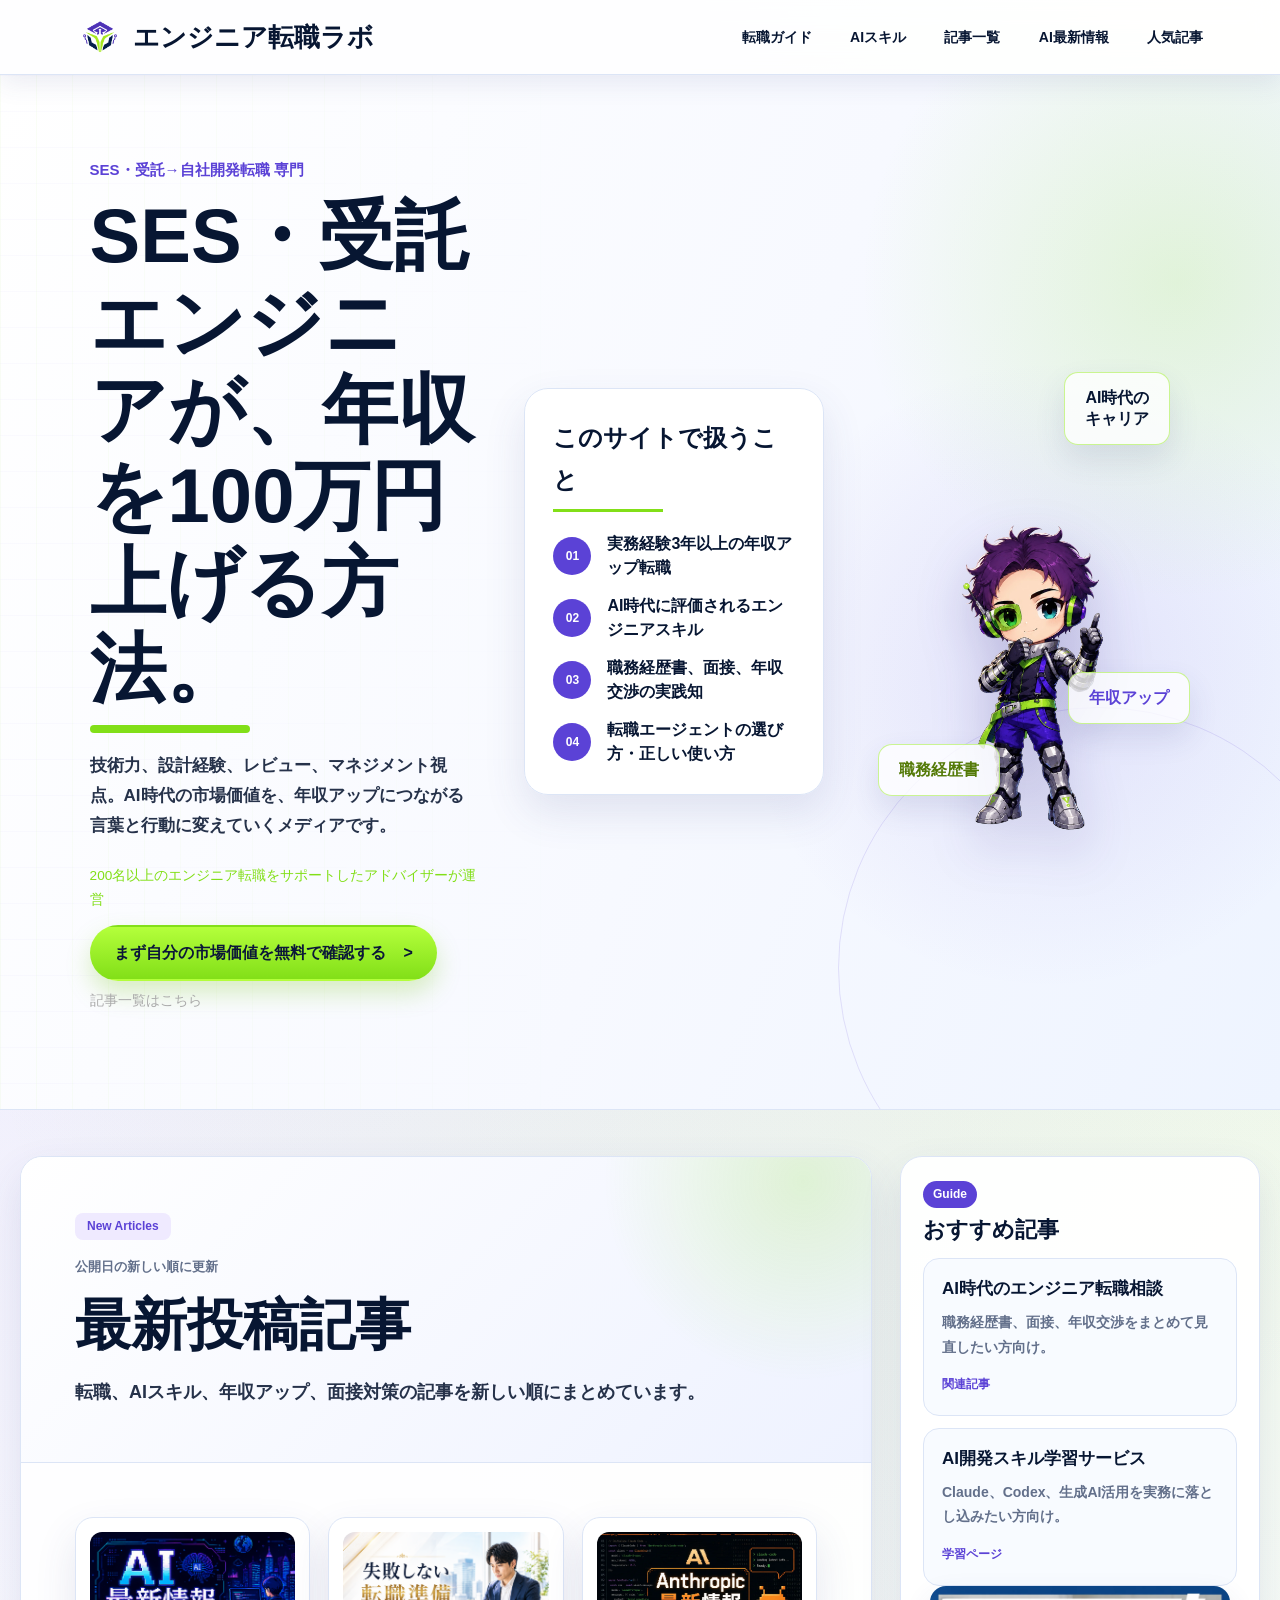
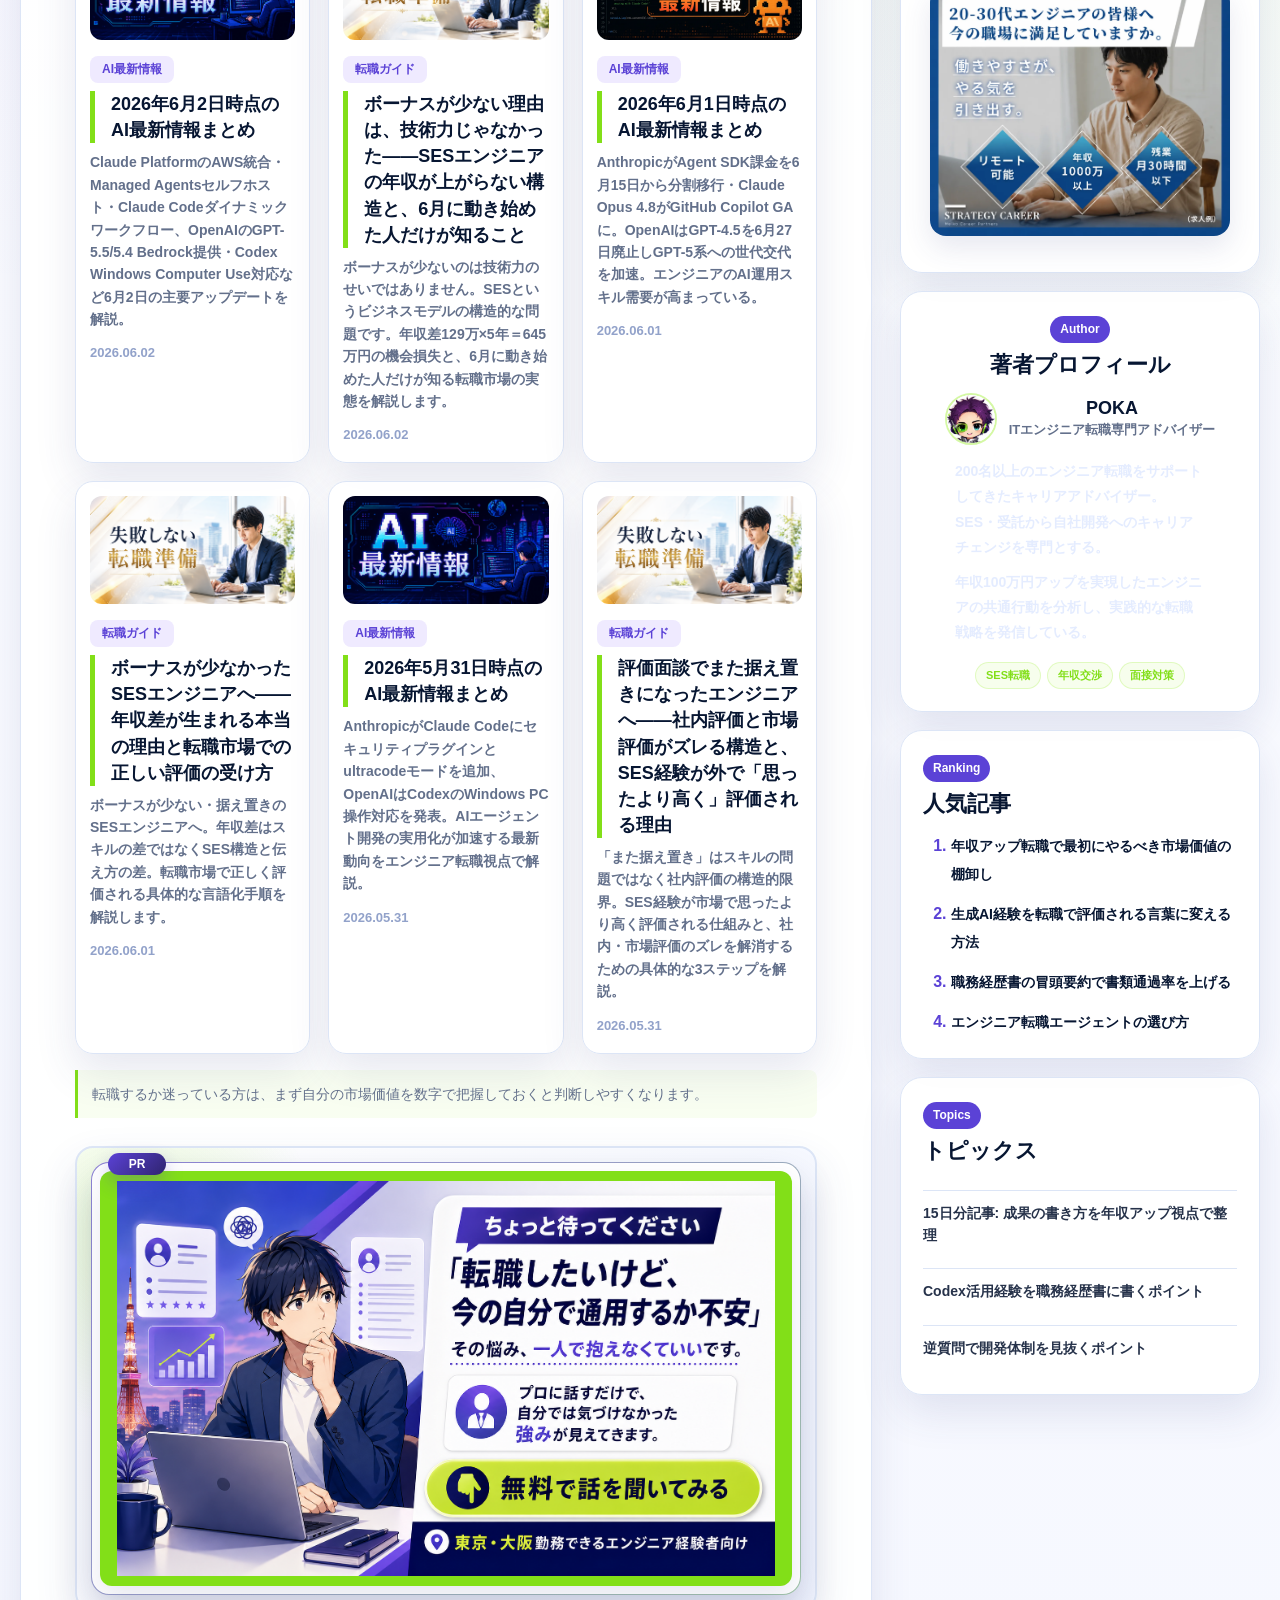
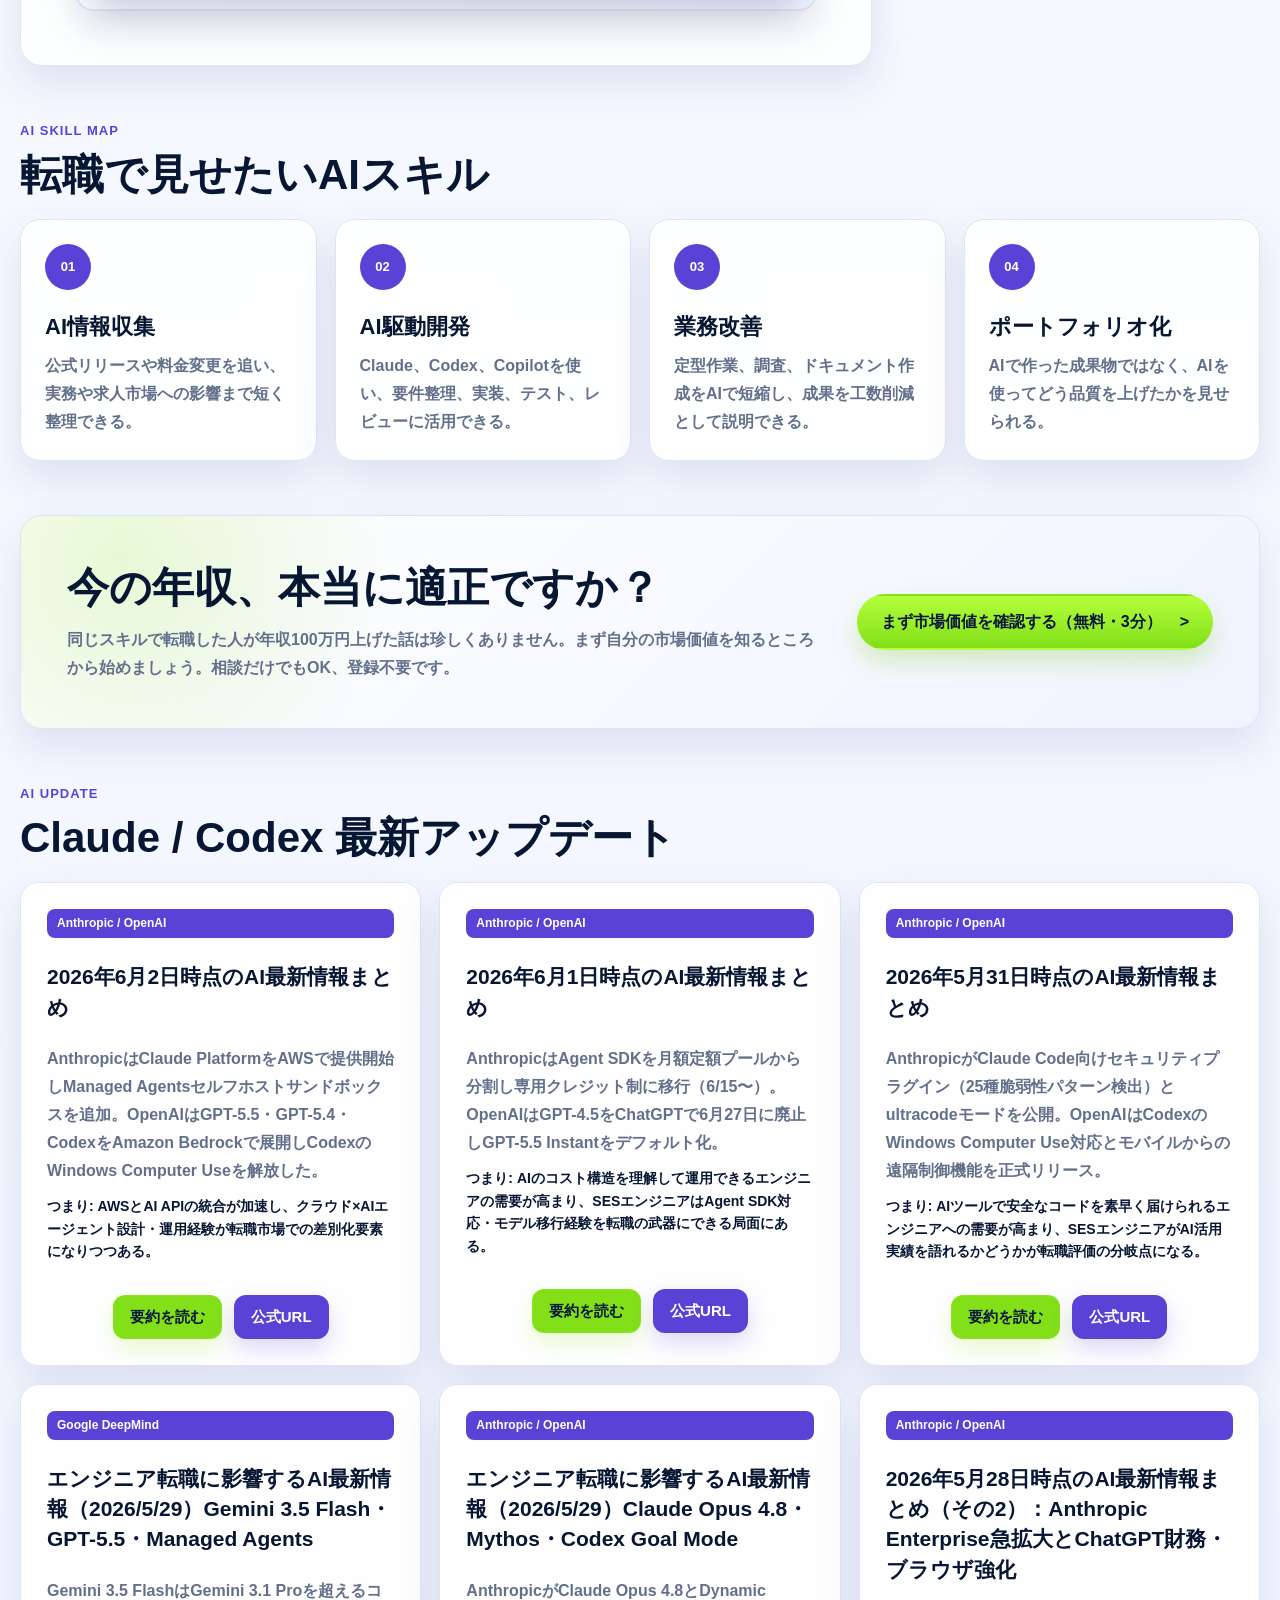
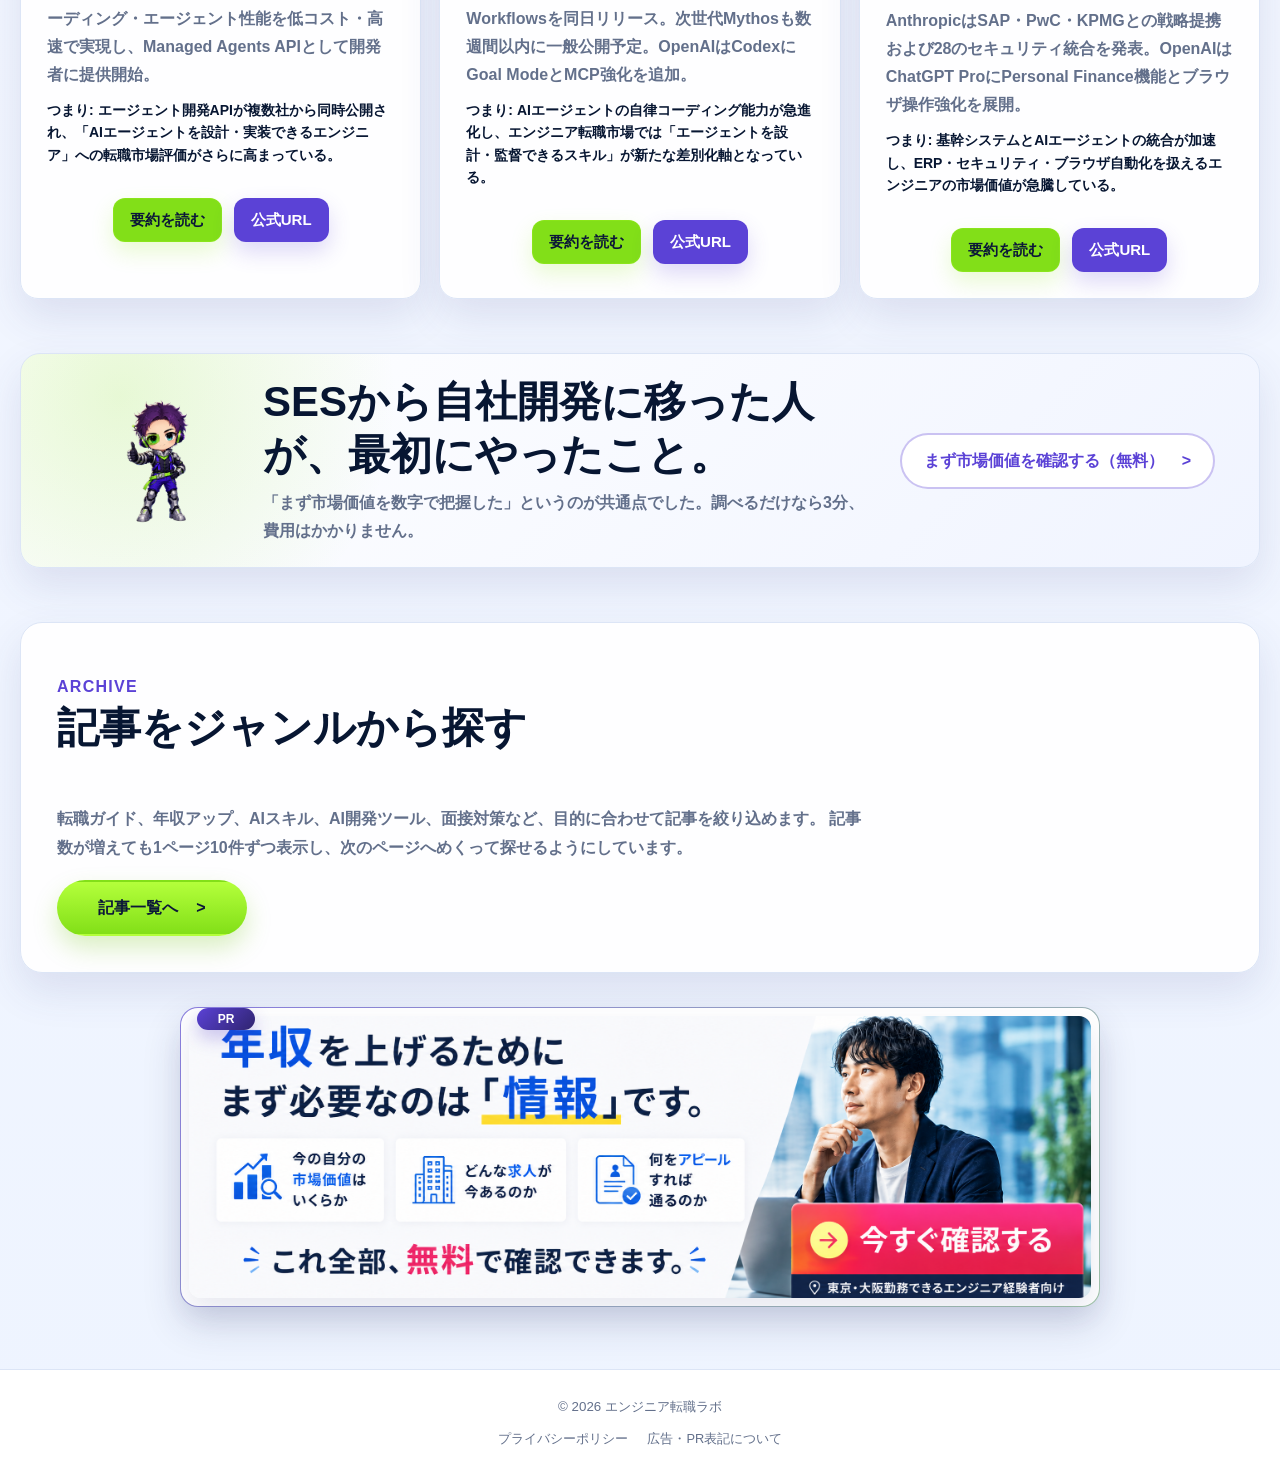
==== commit 8b334bd0: "2026-06-02 コンテンツ更新：LP記事・AI最新情報追加・サイトUI修正 - LP記事: ボーナスが少ない理由は技術力じゃなかった（SES構造解説・4,278字） - AI情報: Claude" ====
--- a/index.html
+++ b/index.html
@@ -60,10 +60,10 @@
         <p class="lead">
           技術力、設計経験、レビュー、マネジメント視点。AI時代の市場価値を、年収アップにつながる言葉と行動に変えていくメディアです。
         </p>
+        <p class="trust-line" style="margin-top:0.5rem;font-size:0.85rem;color:var(--lime);">200名以上のエンジニア転職をサポートしたアドバイザーが運営</p>
         <div class="hero-actions">
           <a class="button primary" href="https://px.a8.net/svt/ejp?a8mat=45A1MT+45FTMA+5P1E+5ZEMP" target="_blank" rel="noopener sponsored">まず自分の市場価値を無料で確認する</a>
         </div>
-        <p class="trust-line" style="margin-top:0.5rem;font-size:0.85rem;color:#aaa;">200名以上のエンジニア転職をサポートしたアドバイザーが運営</p>
         <p style="margin-top:0.5rem;font-size:0.85rem;color:#aaa;"><a href="articles.html" style="color:#aaa;">記事一覧はこちら</a></p>
       </div>
 
@@ -98,7 +98,7 @@
 
         <div class="article-body latest-body">
           <div id="articleCards" class="article-cards latest-article-cards" data-limit="6"></div>
-          <p class="ad-bridge" style="font-size:0.9rem;color:var(--muted);margin:0.5rem 0;">転職するか迷っている方は、まず自分の市場価値を数字で把握しておくと判断しやすくなります。</p>
+          <p class="ad-bridge" style="font-size:0.88rem;color:var(--muted);margin:16px 0 12px;display:flex;align-items:flex-start;gap:8px;padding:10px 14px;border-left:3px solid var(--lime);background:rgba(148,237,29,0.06);border-radius:0 8px 8px 0;">転職するか迷っている方は、まず自分の市場価値を数字で把握しておくと判断しやすくなります。</p>
           <div class="inline-ad inline-pr-ad" data-affiliate-banner="career" data-affiliate-variant="top"></div>
         </div>
       </section>
@@ -222,8 +222,8 @@
         <img src="image2.webp" alt="">
       </div>
       <div>
-        <h2>今の年収、社内評価だけで判断していませんか。</h2>
-        <p>転職するかは後で決めれば大丈夫。まずは市場価値を知るところからです。</p>
+        <h2>SESから自社開発に移った人が、最初にやったこと。</h2>
+        <p>「まず市場価値を数字で把握した」というのが共通点でした。調べるだけなら3分、費用はかかりません。</p>
       </div>
       <a class="button secondary" href="https://px.a8.net/svt/ejp?a8mat=45A1MT+45FTMA+5P1E+5ZEMP" target="_blank" rel="noopener sponsored">まず市場価値を確認する（無料）</a>
     </section>
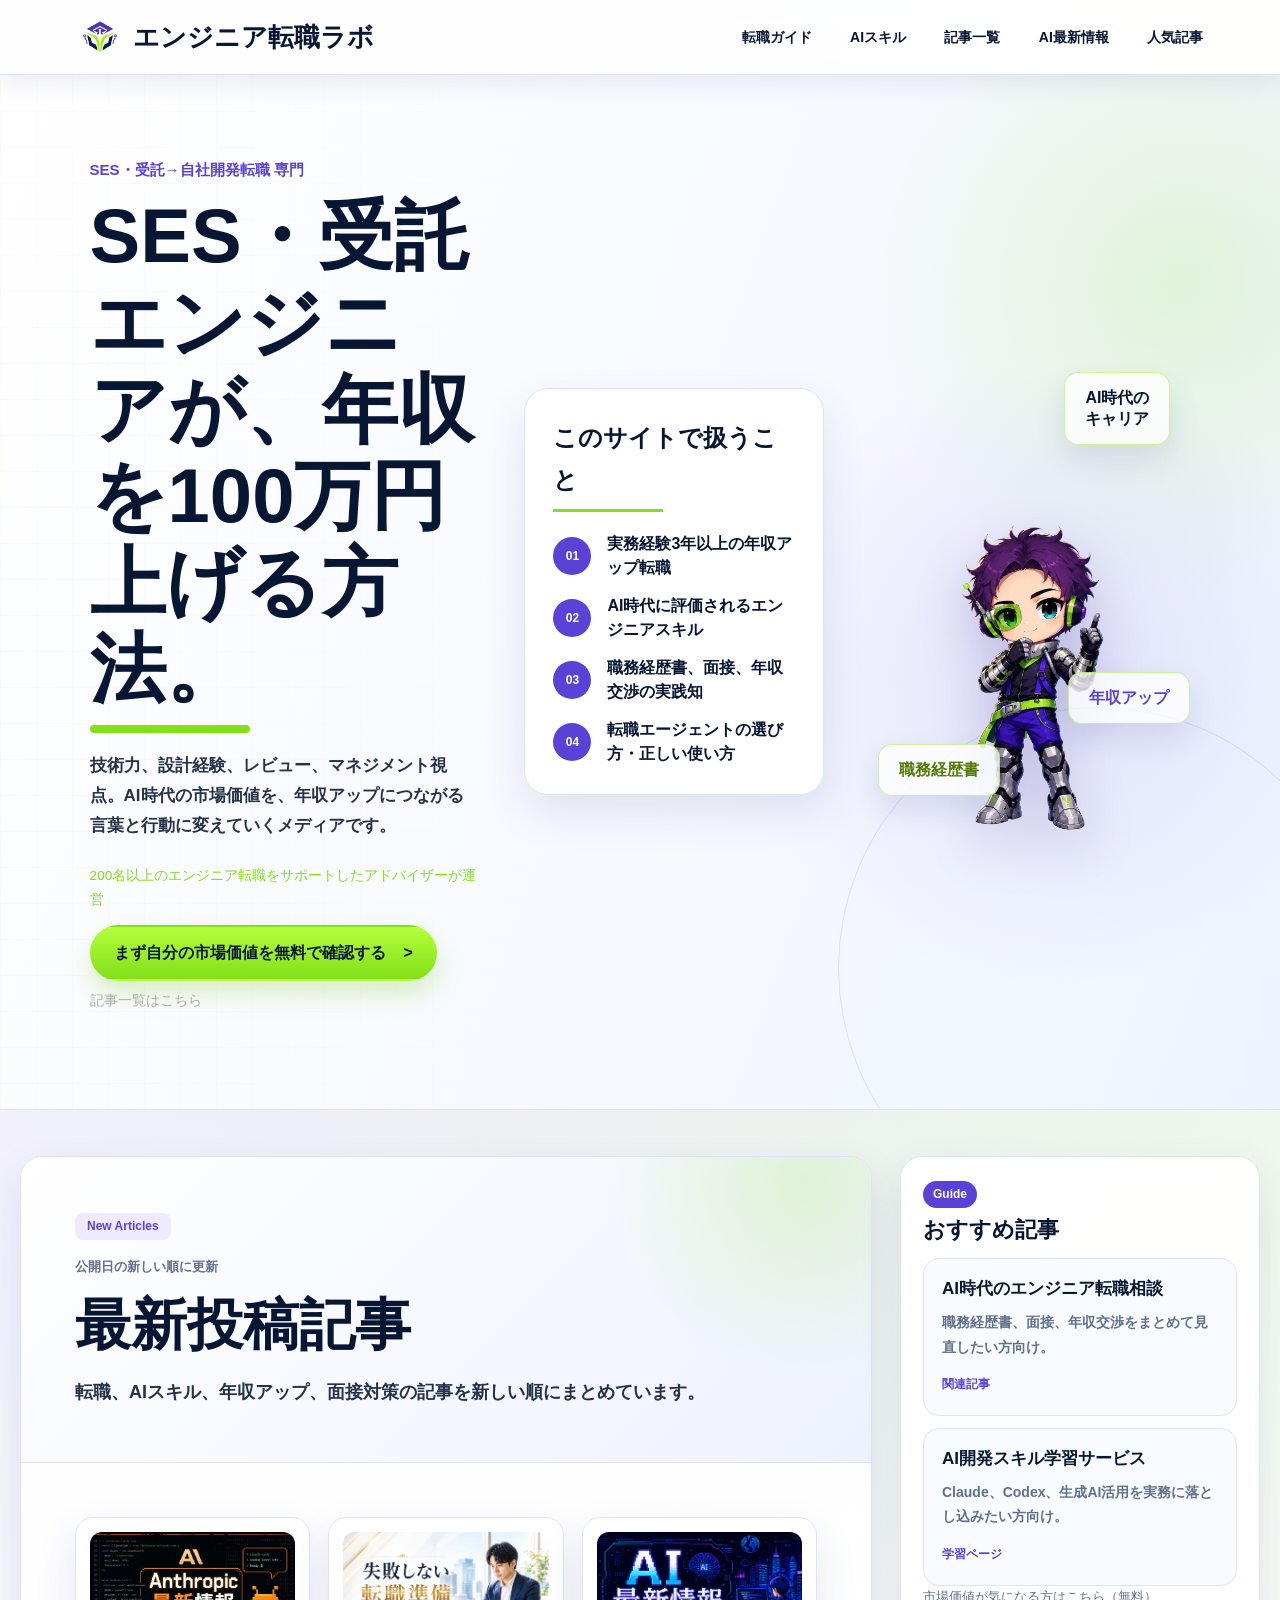
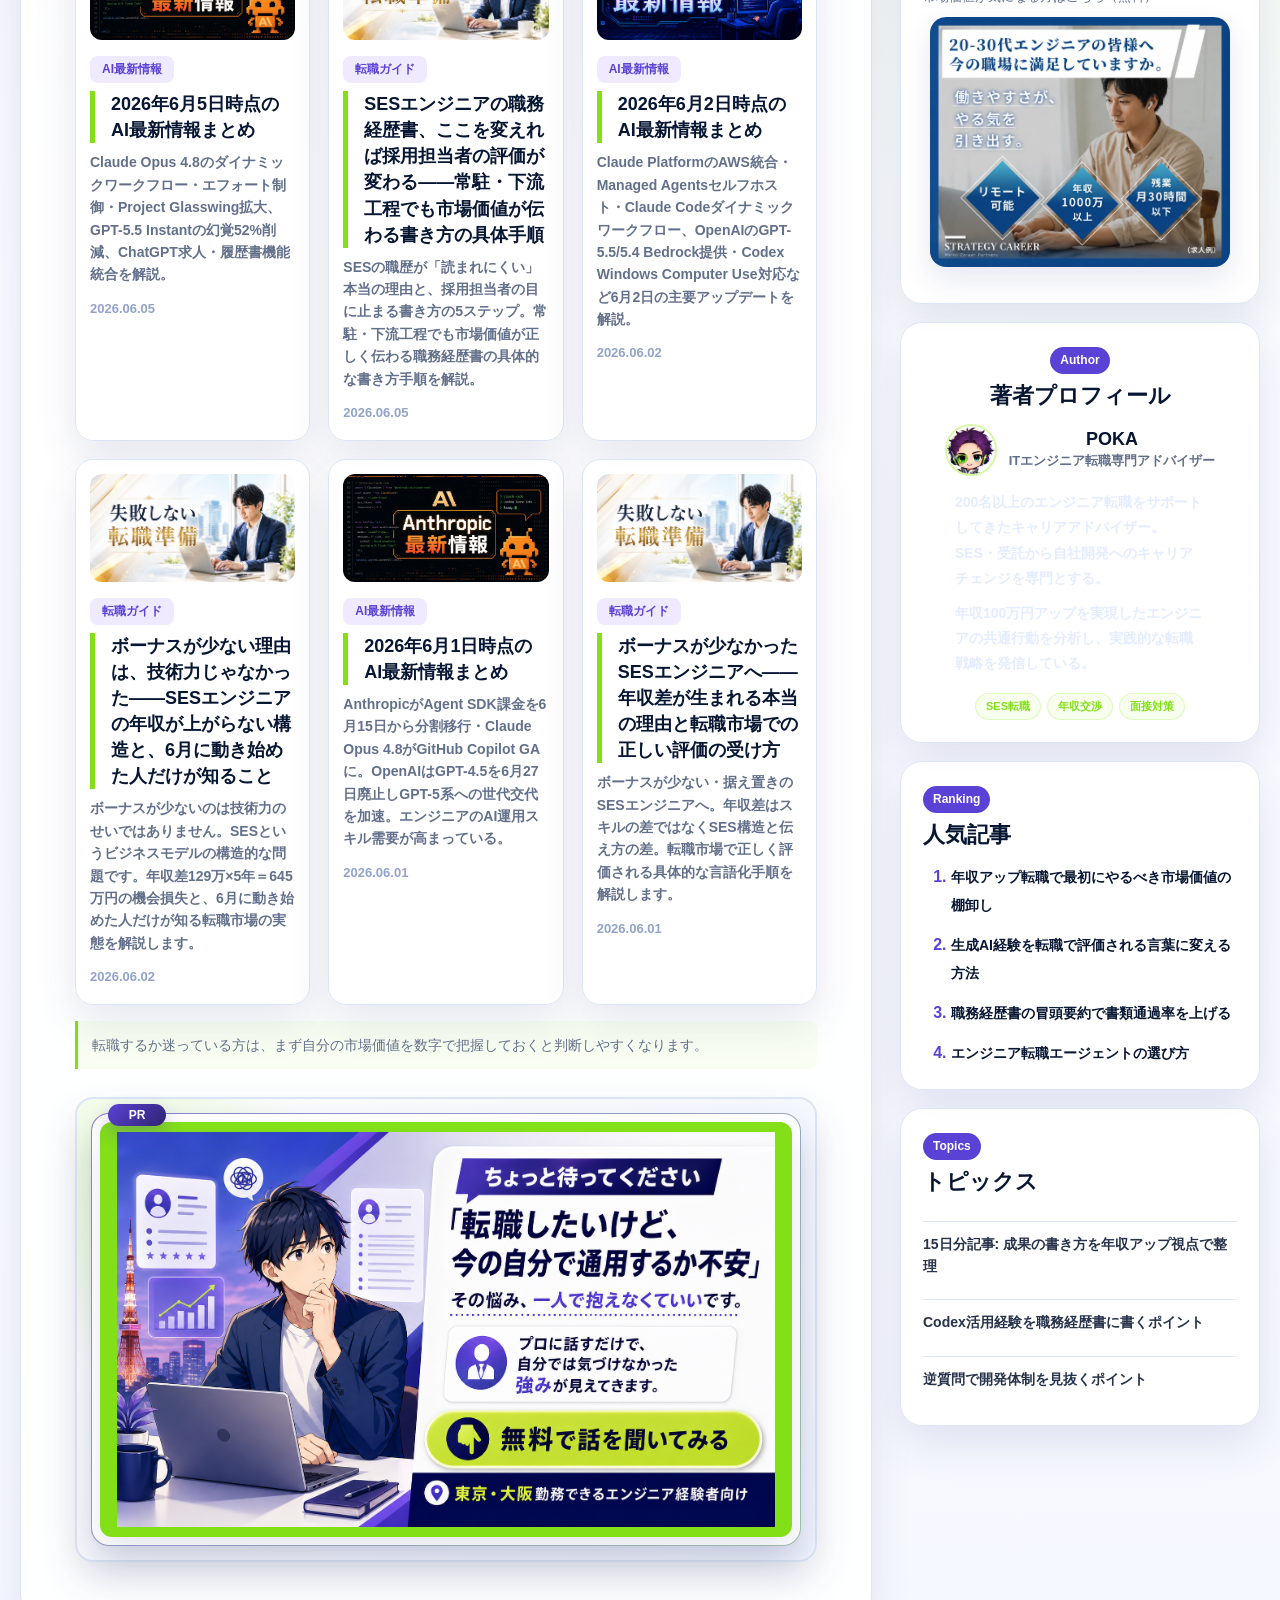
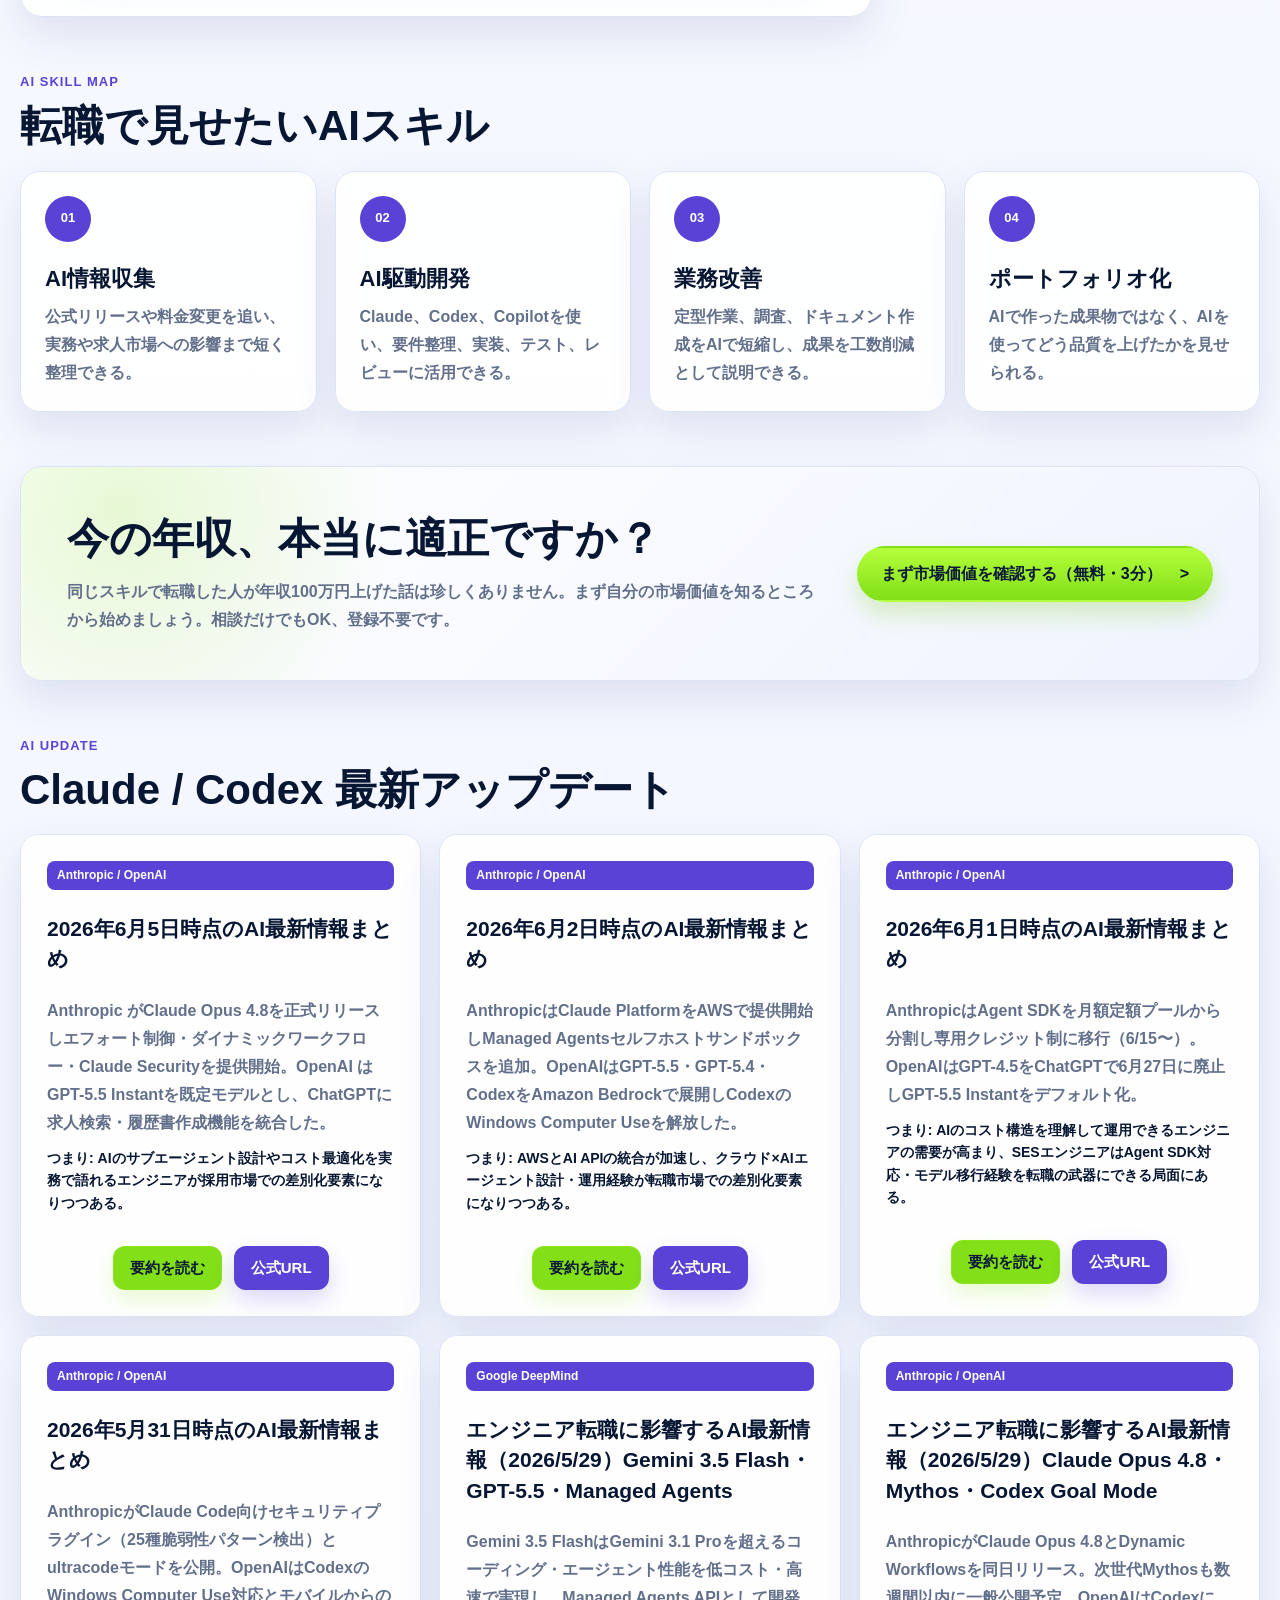
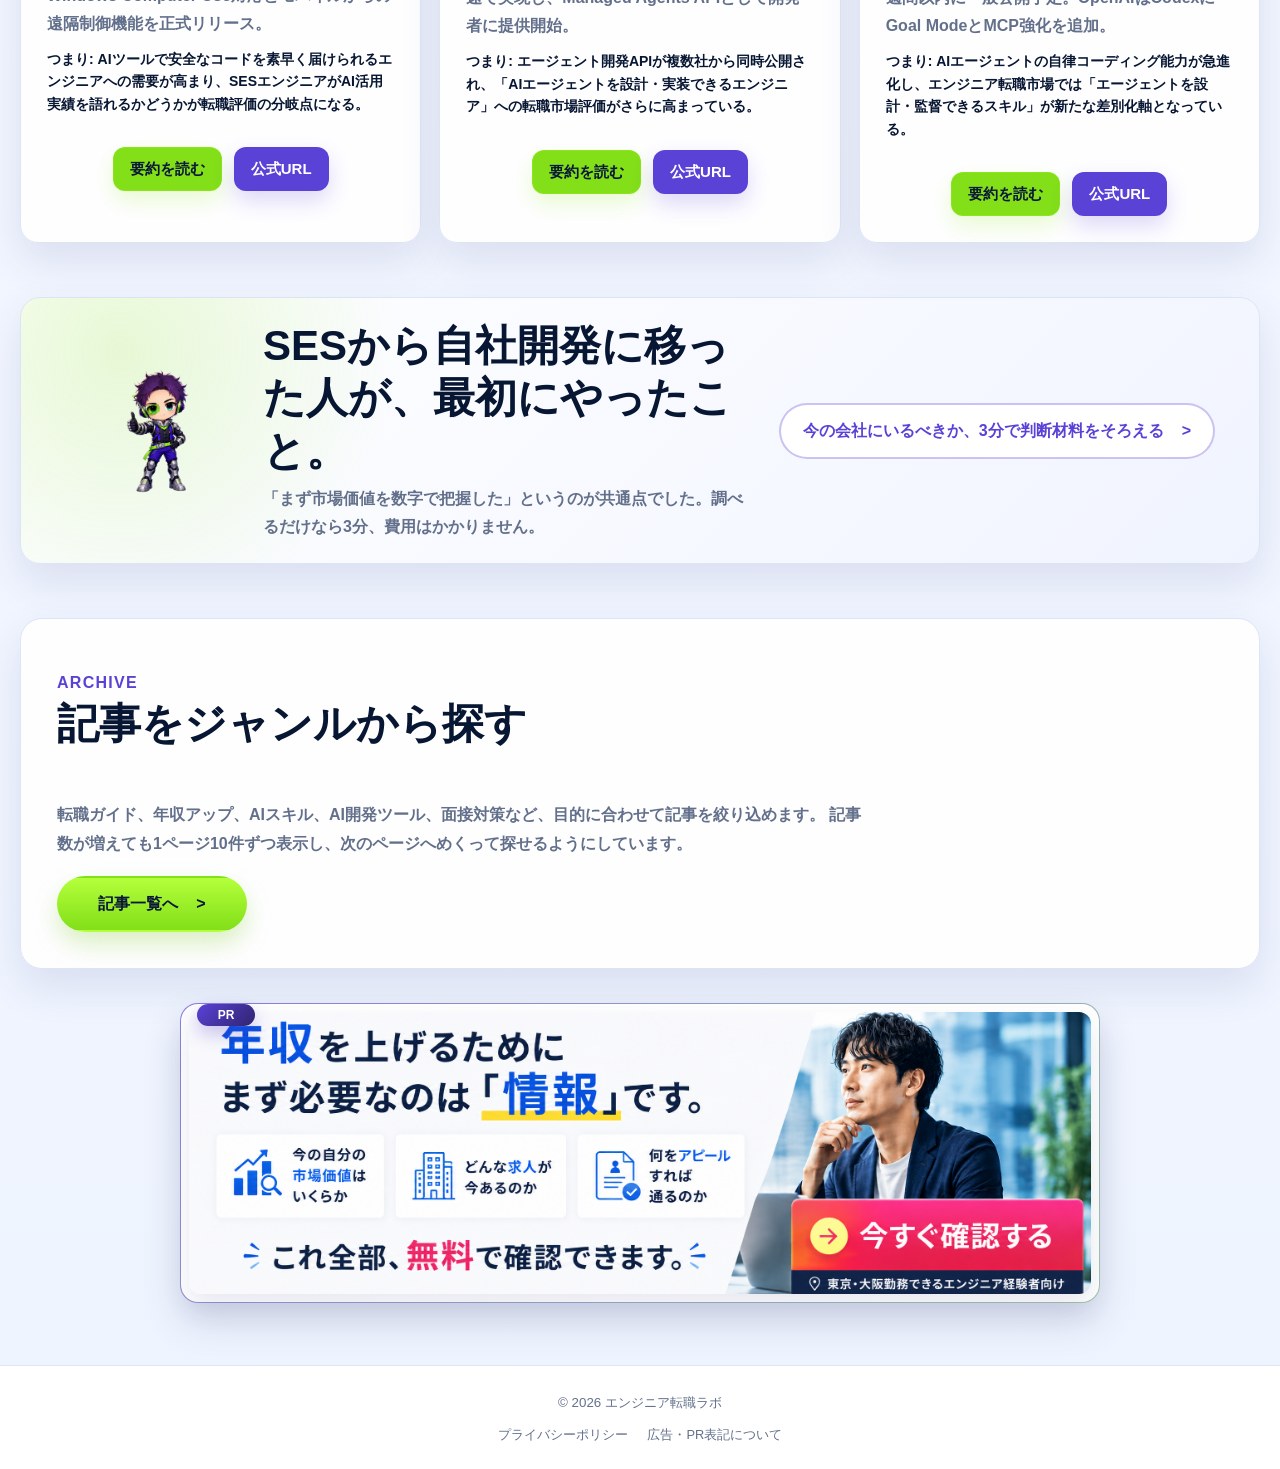
==== commit c0efe127: "2026-06-05 コンテンツ更新：LP記事・AI最新情報追加・サイト改善 - LP記事: SESエンジニアの職務経歴書 伝え方ガイド（4,854字） - AI最新情報: Claude Opus 4" ====
--- a/index.html
+++ b/index.html
@@ -119,6 +119,7 @@
             <p>Claude、Codex、生成AI活用を実務に落とし込みたい方向け。</p>
             <em>学習ページ</em>
           </a>
+          <p style="font-size:0.82rem;color:var(--muted);margin:0 0 8px;">市場価値が気になる方はこちら（無料）</p>
           <div data-affiliate-banner="career" data-affiliate-variant="rectangle"></div>
         </section>
 
@@ -225,7 +226,7 @@
         <h2>SESから自社開発に移った人が、最初にやったこと。</h2>
         <p>「まず市場価値を数字で把握した」というのが共通点でした。調べるだけなら3分、費用はかかりません。</p>
       </div>
-      <a class="button secondary" href="https://px.a8.net/svt/ejp?a8mat=45A1MT+45FTMA+5P1E+5ZEMP" target="_blank" rel="noopener sponsored">まず市場価値を確認する（無料）</a>
+      <a class="button secondary" href="https://px.a8.net/svt/ejp?a8mat=45A1MT+45FTMA+5P1E+5ZEMP" target="_blank" rel="noopener sponsored">今の会社にいるべきか、3分で判断材料をそろえる</a>
     </section>
 
     <section class="archive-section archive-teaser">
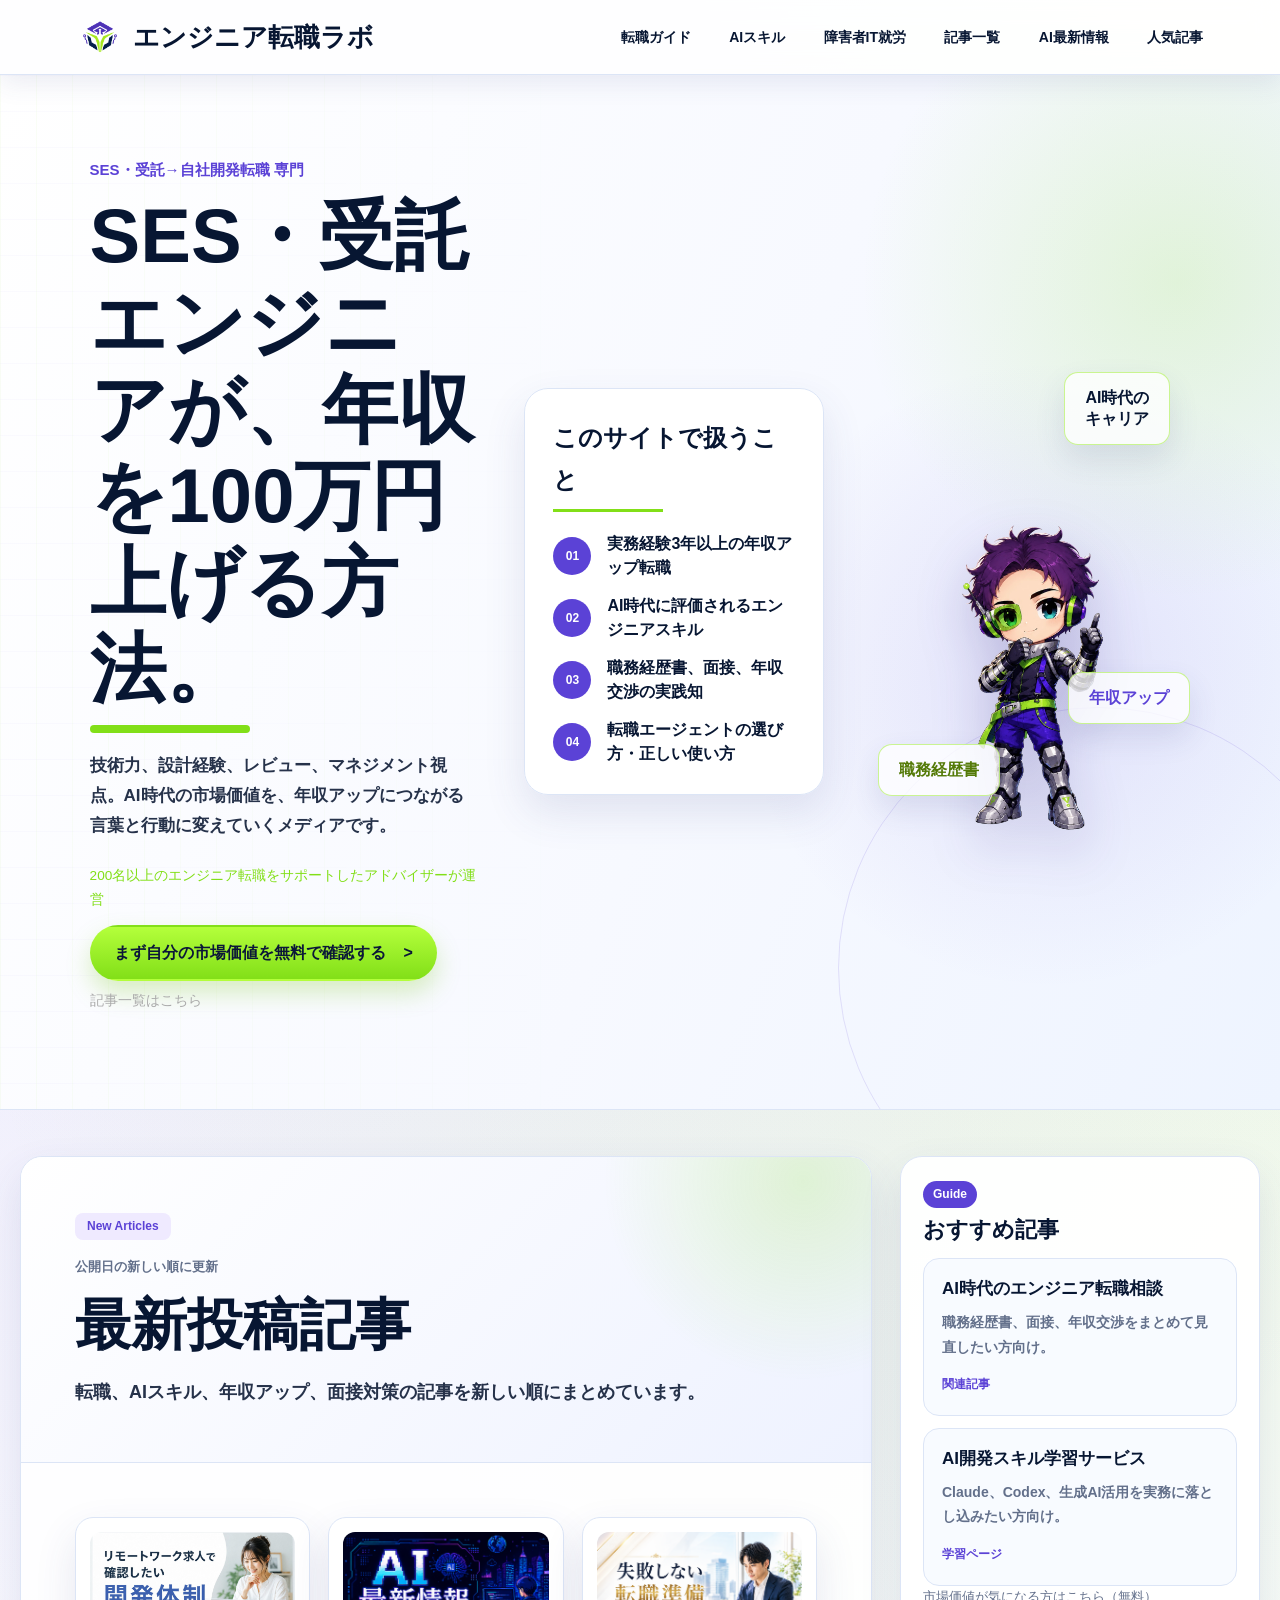
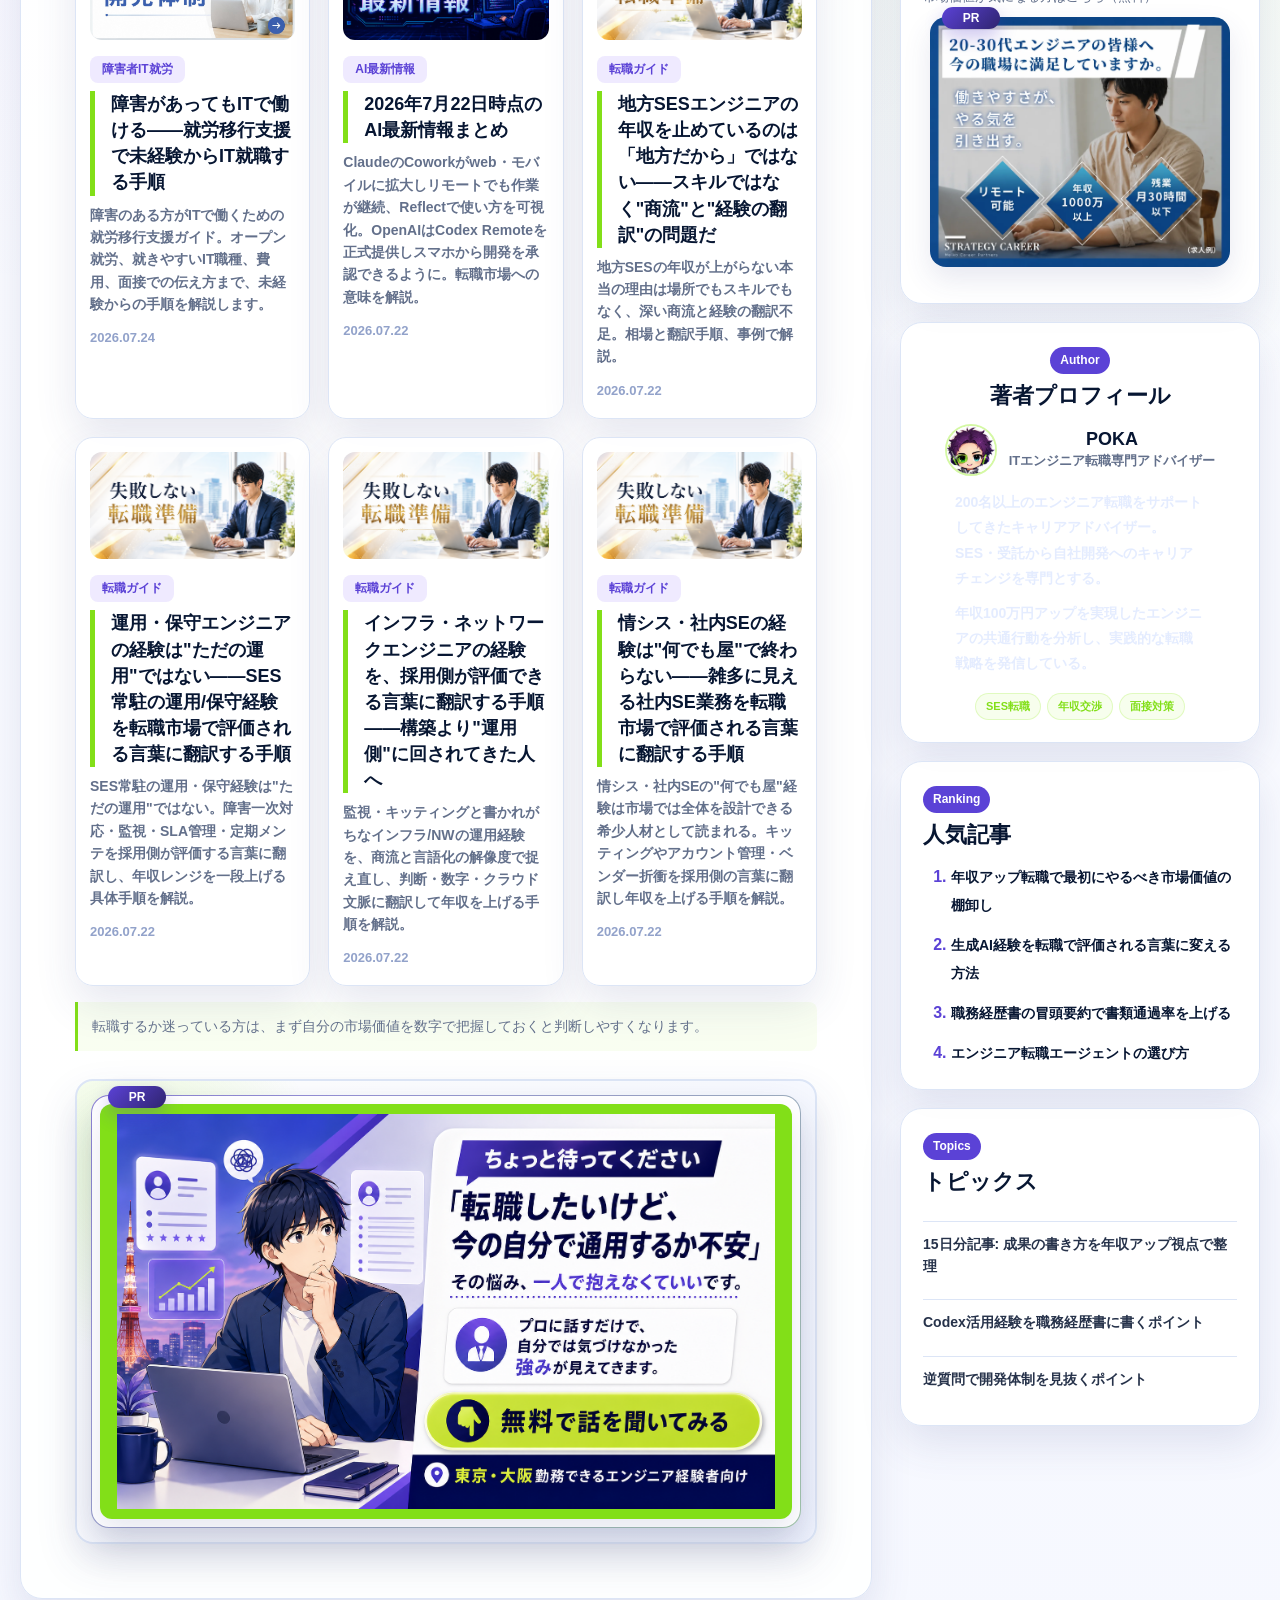
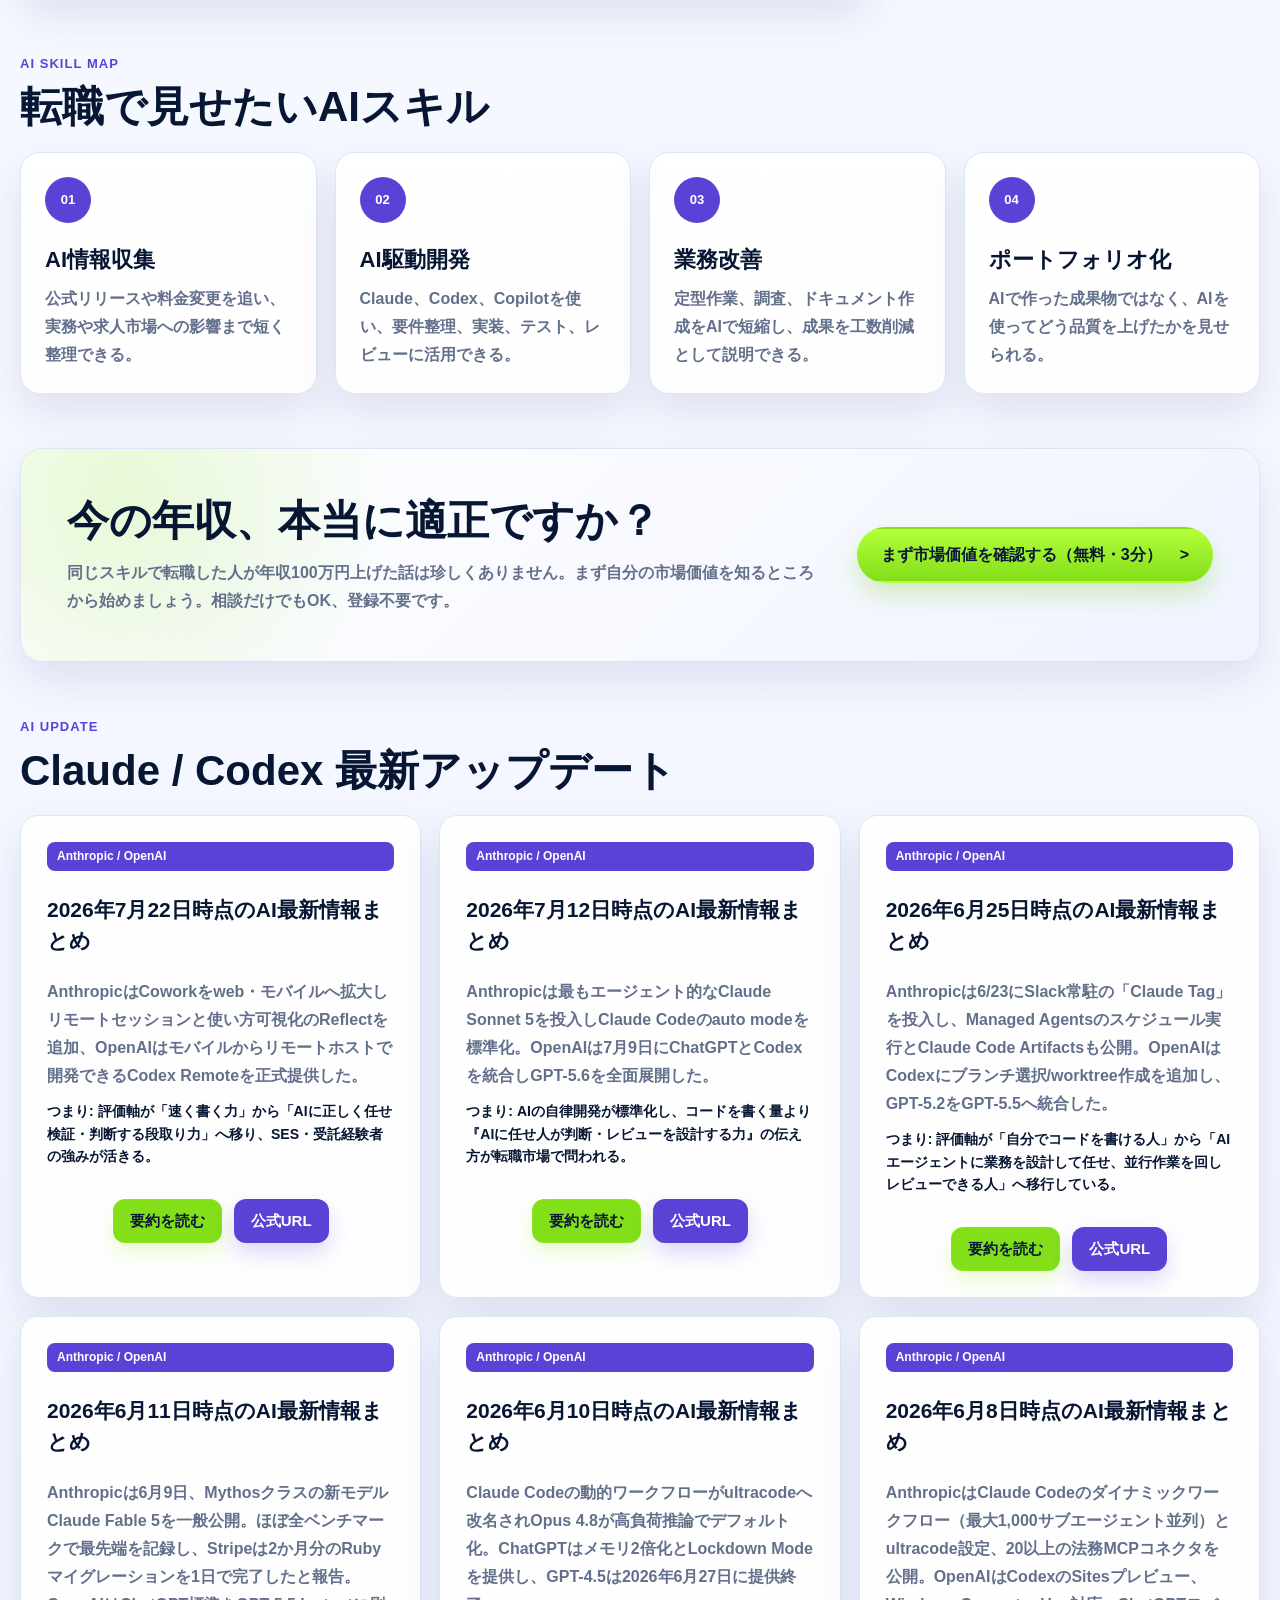
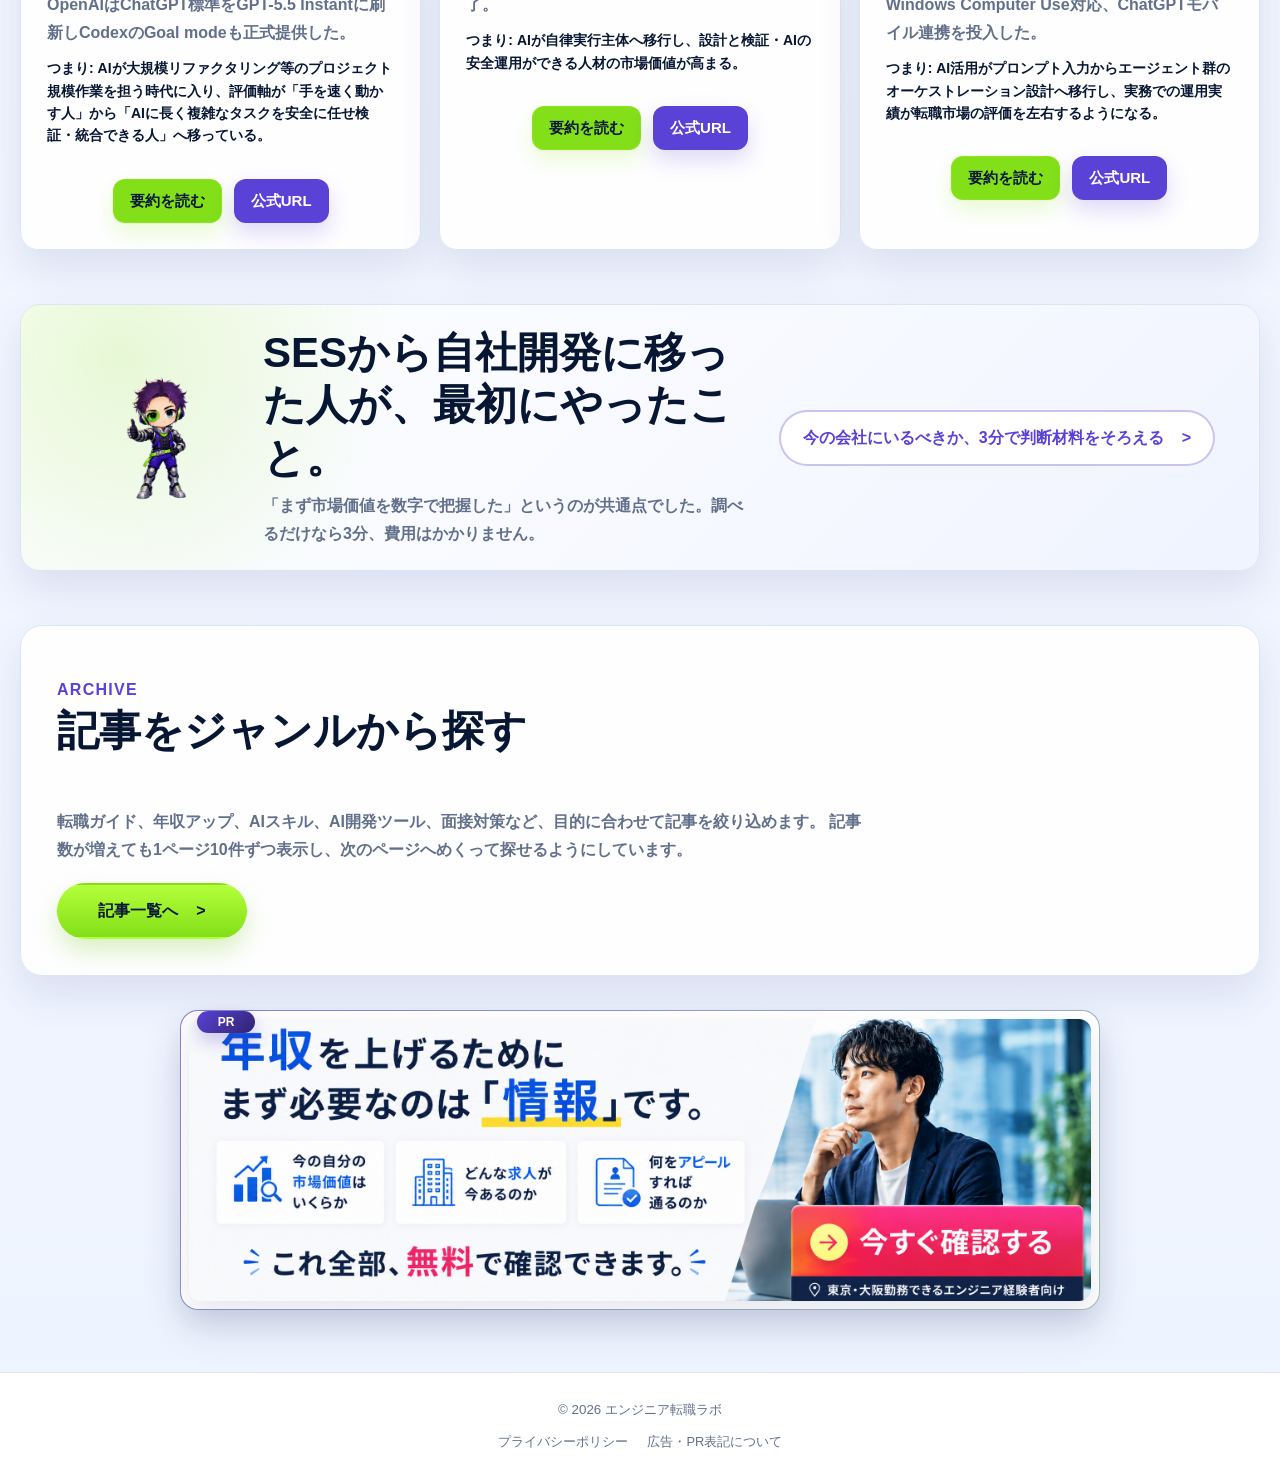
==== commit f1629471: "2026-07-24 障害者向けIT就労移行支援ページを新設 - 独立LPページ shogaisha-it-shurou.html を追加（制度概要・IT就職の追い風・費用・事業所の選び方） - 解説" ====
--- a/index.html
+++ b/index.html
@@ -46,6 +46,7 @@
     <nav class="nav" aria-label="主要ナビゲーション">
       <a href="#main-article">転職ガイド</a>
       <a href="ai-skills.html">AIスキル</a>
+      <a href="shogaisha-it-shurou.html">障害者IT就労</a>
       <a href="articles.html">記事一覧</a>
       <a href="#ai-news">AI最新情報</a>
       <a href="#popular">人気記事</a>
--- a/styles.css
+++ b/styles.css
@@ -738,6 +738,29 @@
   object-fit: contain;
 }
 
+/* 障害者IT就労移行支援の提携準備中プレースホルダー枠 */
+.affiliate-banner.is-shuro a {
+  width: 100%;
+  box-shadow: none;
+}
+
+.affiliate-banner.is-shuro .banner-placeholder {
+  display: flex;
+  align-items: center;
+  justify-content: center;
+  width: 100%;
+  min-height: 96px;
+  padding: 18px 20px;
+  border: 2px dashed #b7a8e0;
+  border-radius: 16px;
+  background: #f6f2fd;
+  color: #6a5aa0;
+  font-size: 14px;
+  font-weight: 800;
+  text-align: center;
+  line-height: 1.6;
+}
+
 .affiliate-banner .tracking-pixel {
   position: absolute;
   width: 1px;
@@ -749,6 +772,27 @@
 .affiliate-banner.is-rectangle {
   width: min(100%, 300px);
   margin-inline: auto;
+}
+
+.affiliate-banner.is-rectangle::before {
+  content: "PR";
+  position: absolute;
+  top: -10px;
+  left: 12px;
+  z-index: 2;
+  display: inline-flex;
+  align-items: center;
+  justify-content: center;
+  height: 22px;
+  min-width: 38px;
+  padding: 0 10px;
+  border-radius: 999px;
+  color: #fff;
+  background: linear-gradient(135deg, var(--purple), #2f246f);
+  box-shadow: 0 8px 18px rgba(75, 50, 200, 0.28);
+  font-size: 12px;
+  font-weight: 900;
+  line-height: 1;
 }
 
 .affiliate-banner.is-rectangle a {
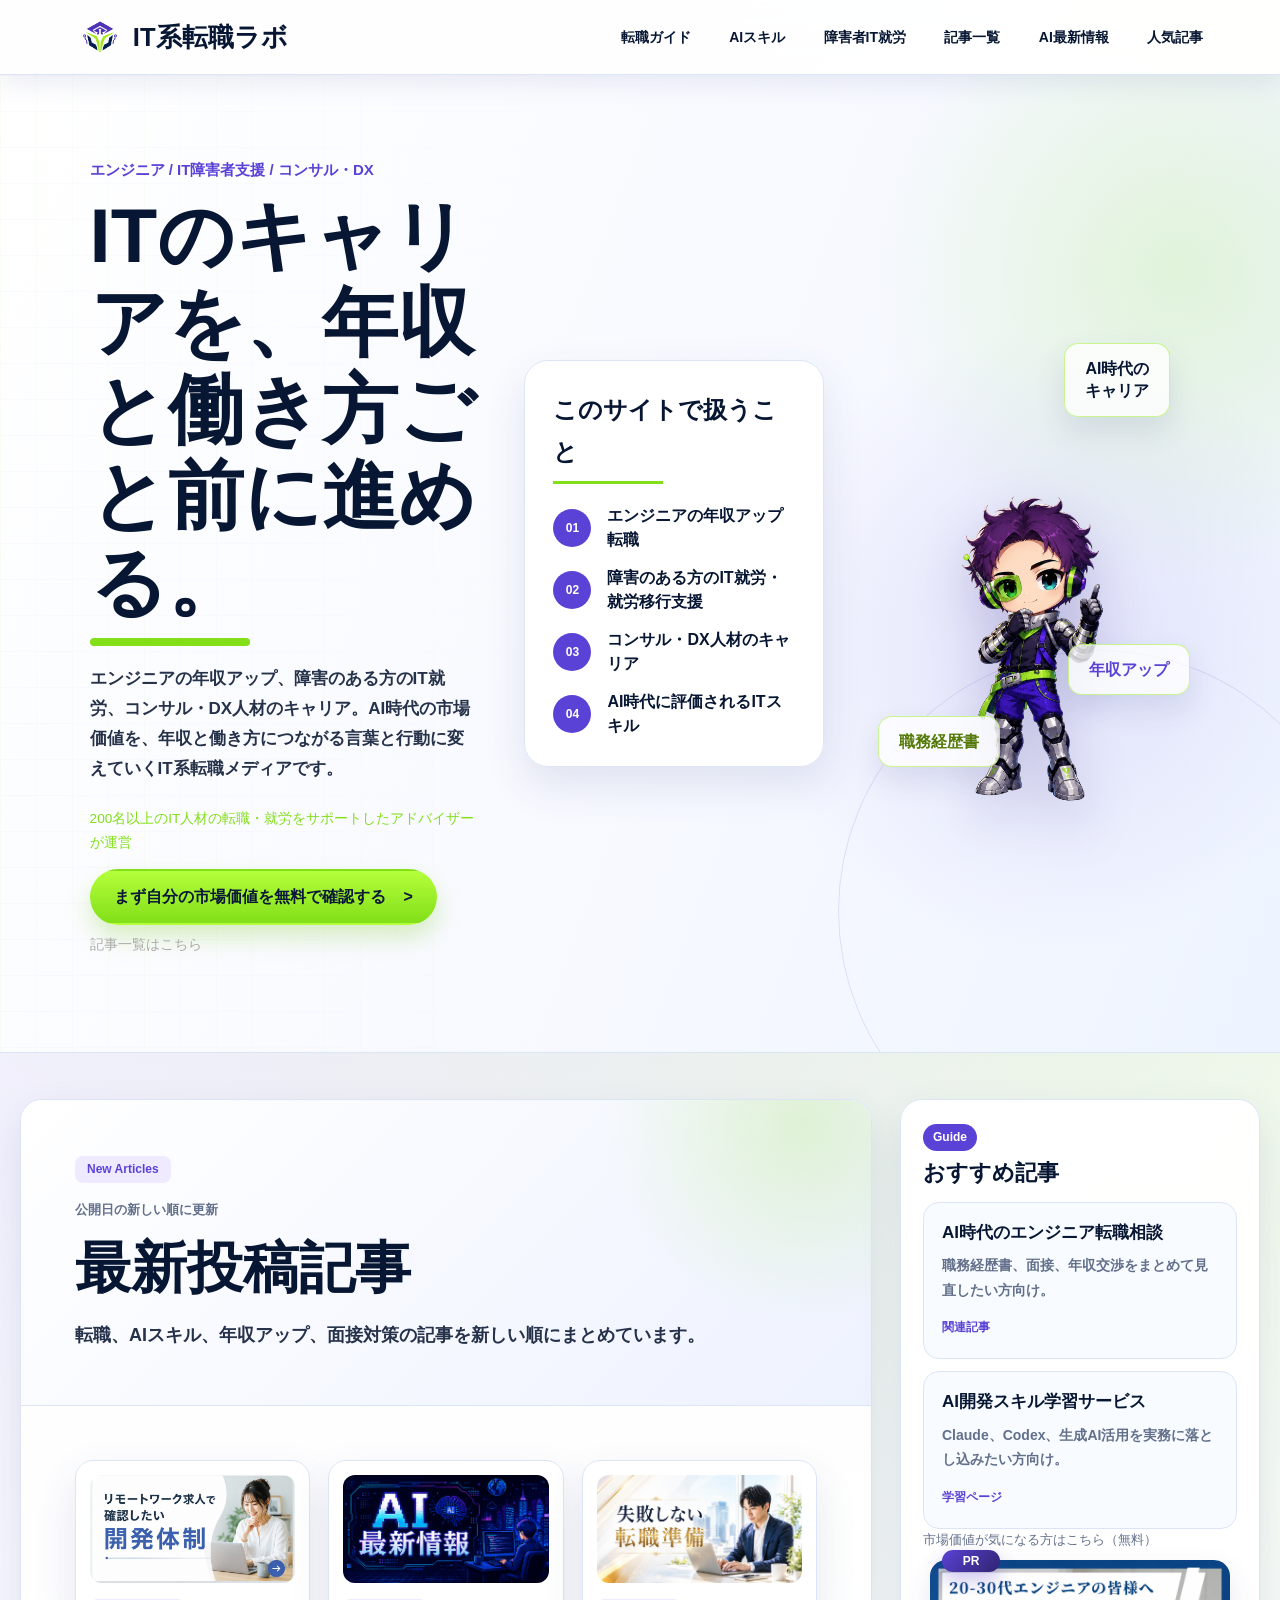
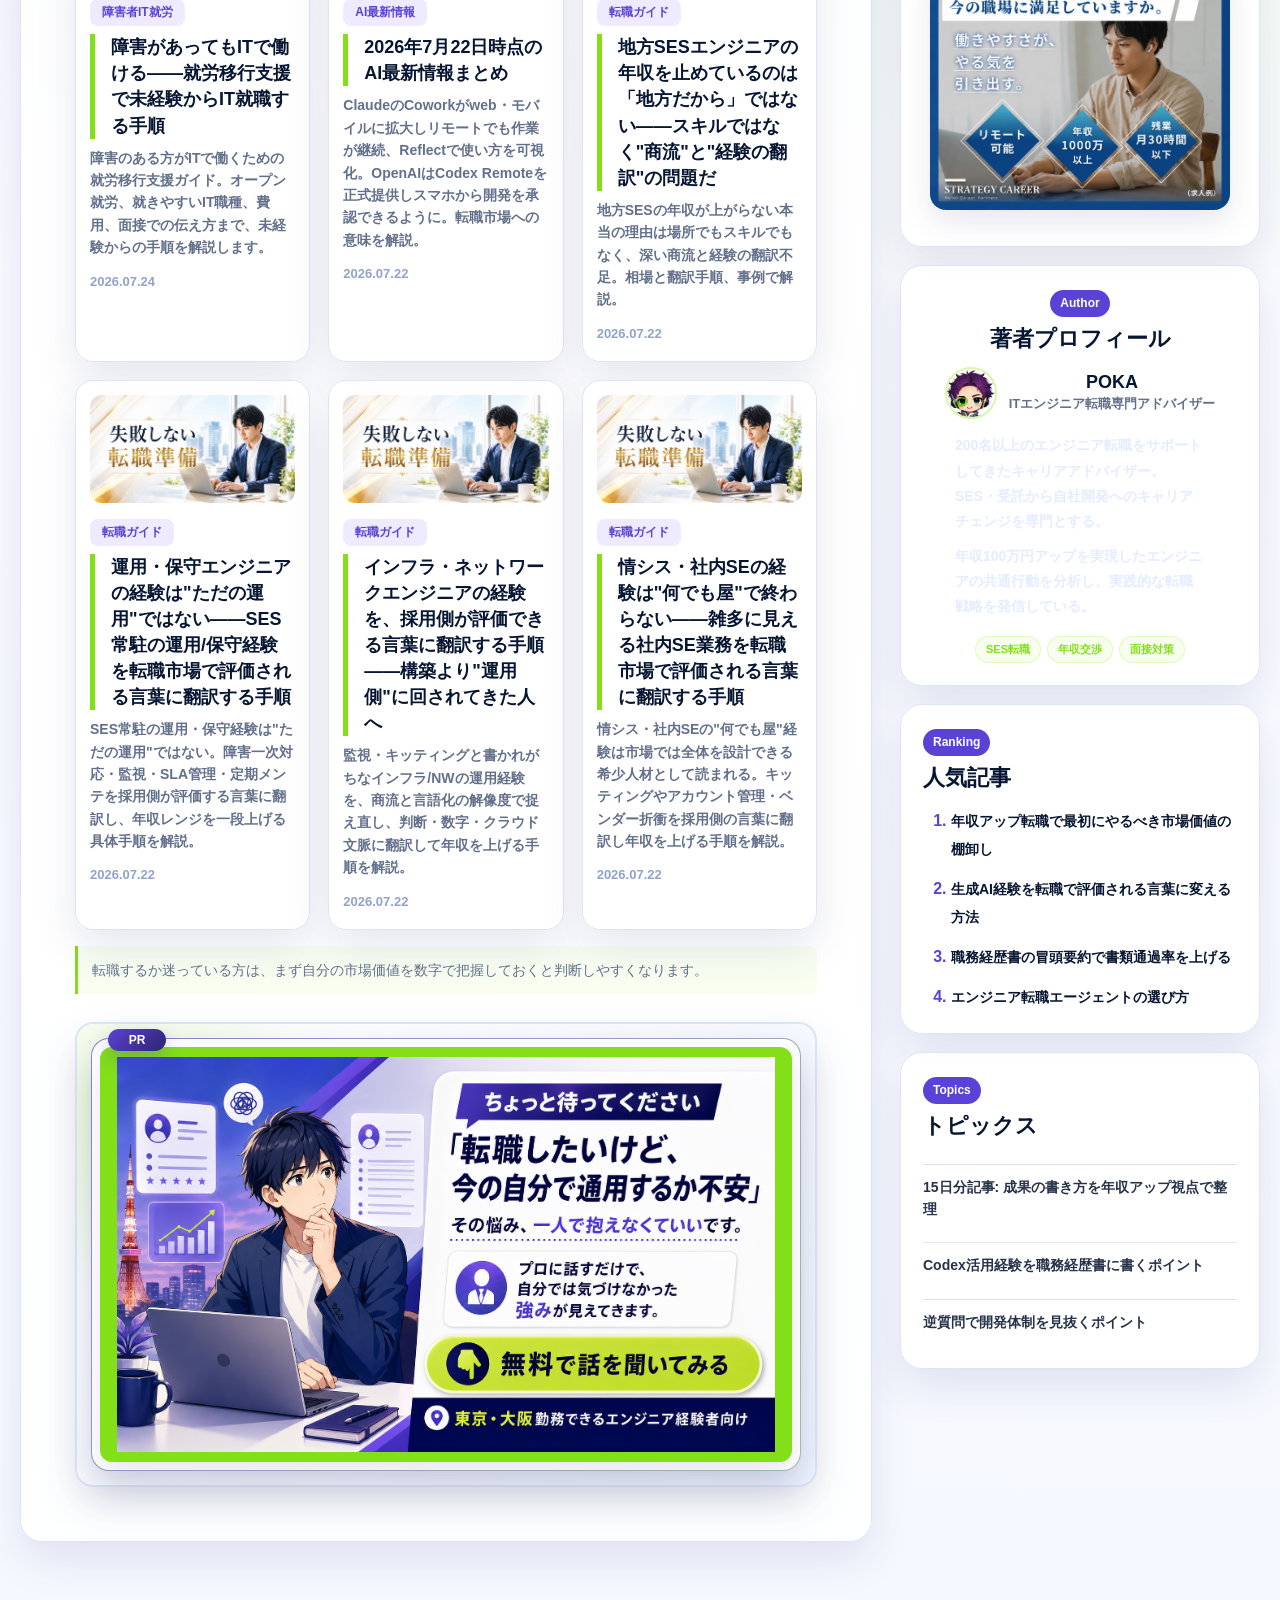
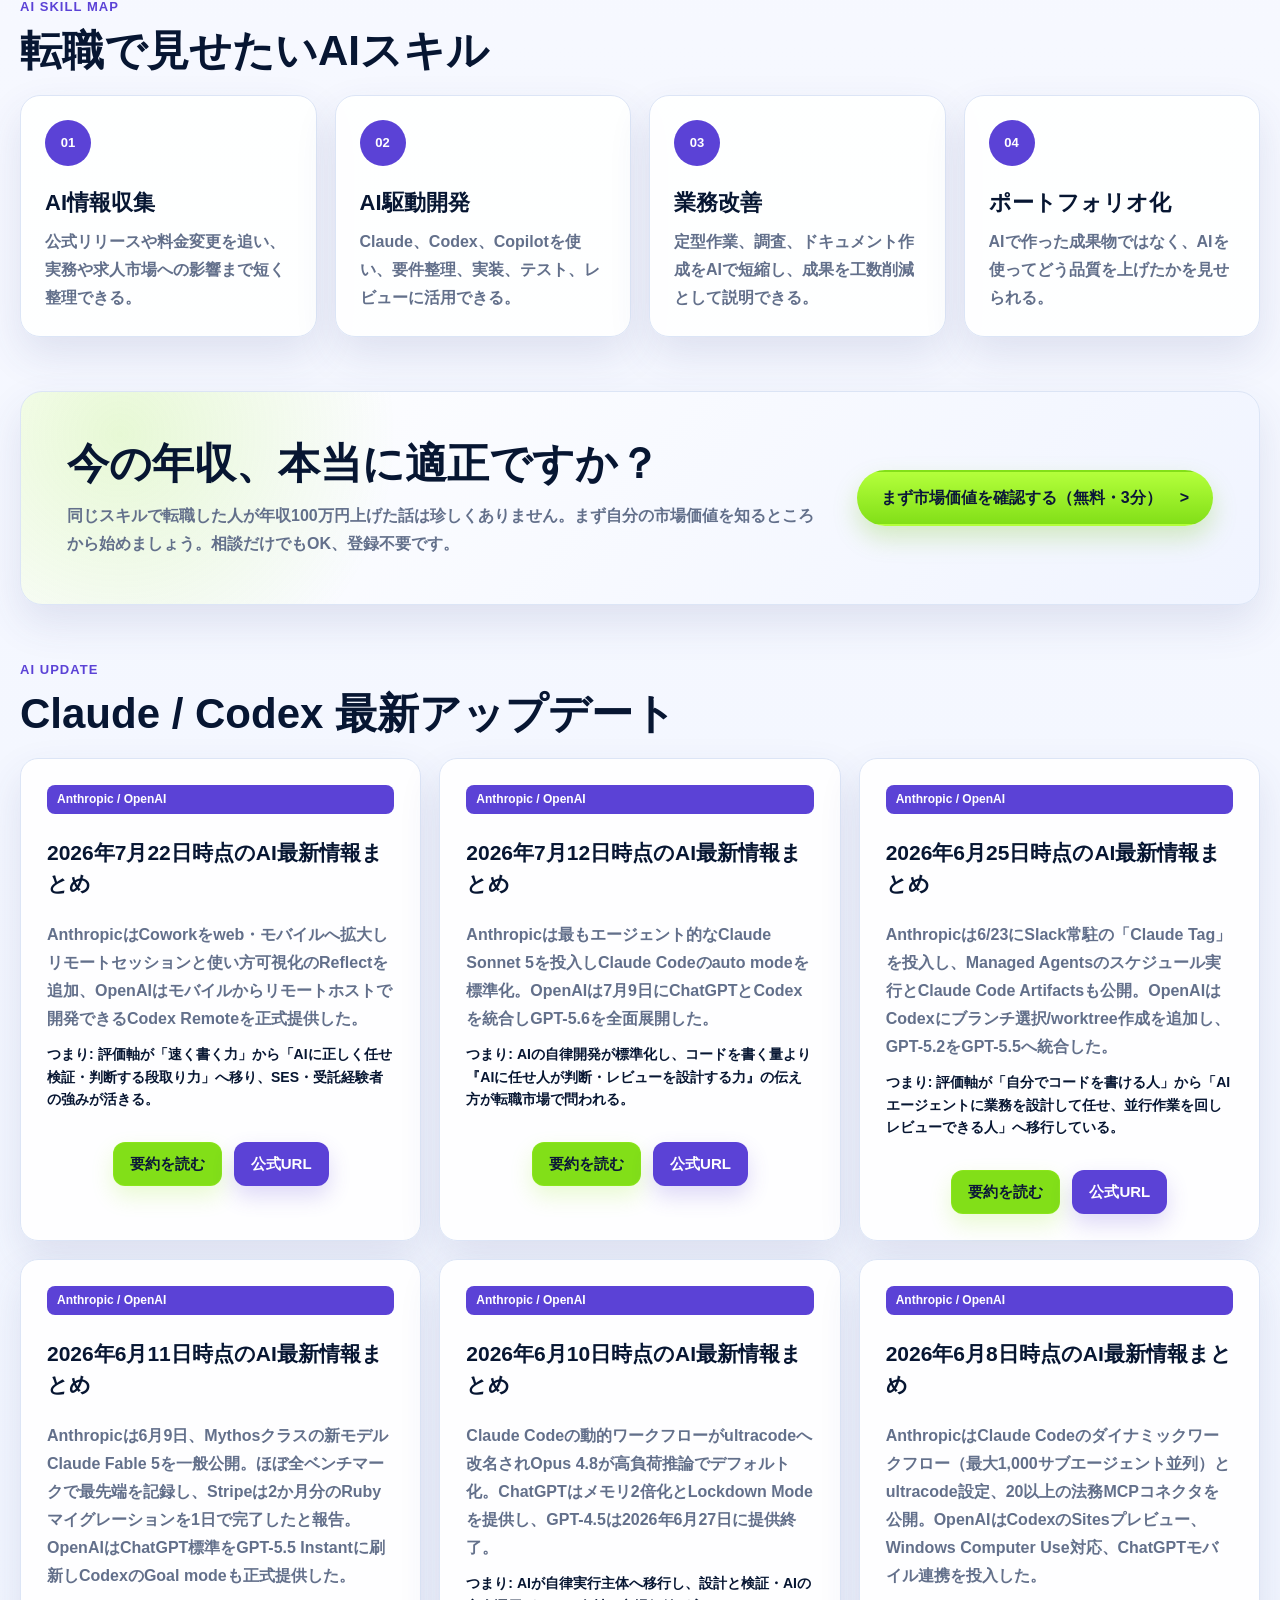
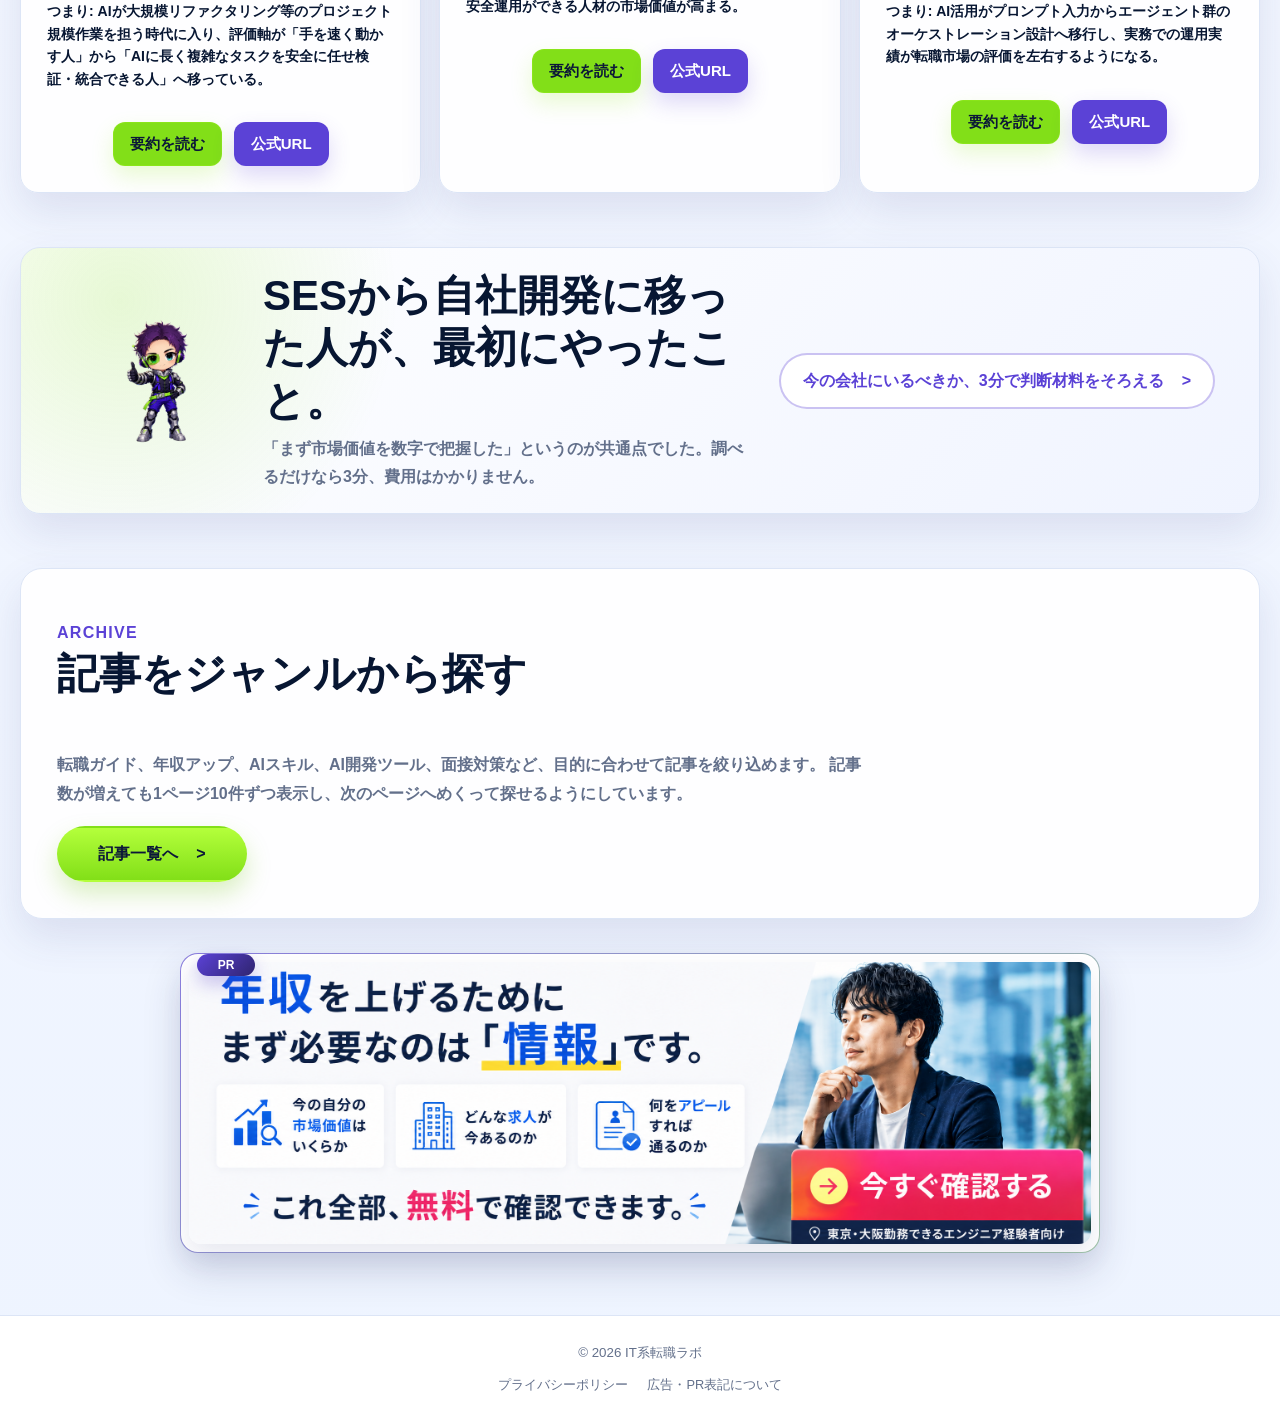
==== commit e6fb0cc9: "リブランド: エンジニア転職ラボ → IT系転職ラボ（対象領域をIT系全般に拡大） - 全HTML＋app.jsのブランド名を一括変更（title/og/twitter/ヘッダー/フッター/動的タイト" ====
--- a/index.html
+++ b/index.html
@@ -11,21 +11,21 @@
   <!-- End Google Tag Manager -->
   <meta name="viewport" content="width=device-width, initial-scale=1.0">
   <link rel="icon" type="image/png" href="logo2.png">
-  <meta name="description" content="エンジニア転職、AI時代の仕事術、ClaudeやCodexの最新アップデートを扱うキャリアメディアです。">
+  <meta name="description" content="エンジニア転職、IT障害者就労支援、コンサル・DX人材など、IT系のキャリアを幅広く扱う転職メディア。AI時代の市場価値を年収アップにつなげる実践情報をまとめています。">
   <link rel="canonical" href="https://poka-tools.github.io/article-lp/">
   <meta property="og:type" content="website">
-  <meta property="og:site_name" content="エンジニア転職ラボ">
-  <meta property="og:title" content="エンジニア転職ラボ | AI時代のIT転職メディア">
-  <meta property="og:description" content="エンジニア転職、AIスキル、職務経歴書、面接対策、年収アップの実践情報をまとめるキャリアメディアです。">
+  <meta property="og:site_name" content="IT系転職ラボ">
+  <meta property="og:title" content="IT系転職ラボ | AI時代のIT転職メディア">
+  <meta property="og:description" content="エンジニア転職、IT障害者就労支援、コンサル・DX人材など、IT系のキャリアを幅広く扱う転職メディア。AI時代の市場価値を年収と働き方につなげる実践情報をまとめています。">
   <meta property="og:url" content="https://poka-tools.github.io/article-lp/">
   <meta property="og:image" content="https://poka-tools.github.io/article-lp/assets/images/eyecatch-ai-era-engineer-skills.jpg">
   <meta property="og:image:width" content="1200">
   <meta property="og:image:height" content="630">
   <meta name="twitter:card" content="summary_large_image">
-  <meta name="twitter:title" content="エンジニア転職ラボ | AI時代のIT転職メディア">
+  <meta name="twitter:title" content="IT系転職ラボ | AI時代のIT転職メディア">
   <meta name="twitter:description" content="エンジニア転職、AIスキル、職務経歴書、面接対策、年収アップの実践情報をまとめるキャリアメディアです。">
   <meta name="twitter:image" content="https://poka-tools.github.io/article-lp/assets/images/eyecatch-ai-era-engineer-skills.jpg">
-  <title>エンジニア転職ラボ | AI時代のIT転職メディア</title>
+  <title>IT系転職ラボ | AI時代のIT転職メディア</title>
   <link rel="stylesheet" href="styles.css?v=20260530-1">
 </head>
 <body>
@@ -36,7 +36,7 @@
   <header class="site-header">
     <a class="brand" href="index.html">
       <img src="logo2.png" alt="" aria-hidden="true">
-      <span>エンジニア転職ラボ</span>
+      <span>IT系転職ラボ</span>
     </a>
     <button class="menu-toggle" type="button" aria-expanded="false" aria-label="メニューを開く">
       <span></span>
@@ -56,12 +56,12 @@
   <main>
     <section class="hero">
       <div class="hero-copy">
-        <p class="eyebrow">SES・受託→自社開発転職 専門</p>
-        <h1>SES・受託エンジニアが、年収を100万円上げる方法。</h1>
+        <p class="eyebrow">エンジニア / IT障害者支援 / コンサル・DX</p>
+        <h1>ITのキャリアを、年収と働き方ごと前に進める。</h1>
         <p class="lead">
-          技術力、設計経験、レビュー、マネジメント視点。AI時代の市場価値を、年収アップにつながる言葉と行動に変えていくメディアです。
+          エンジニアの年収アップ、障害のある方のIT就労、コンサル・DX人材のキャリア。AI時代の市場価値を、年収と働き方につながる言葉と行動に変えていくIT系転職メディアです。
         </p>
-        <p class="trust-line" style="margin-top:0.5rem;font-size:0.85rem;color:var(--lime);">200名以上のエンジニア転職をサポートしたアドバイザーが運営</p>
+        <p class="trust-line" style="margin-top:0.5rem;font-size:0.85rem;color:var(--lime);">200名以上のIT人材の転職・就労をサポートしたアドバイザーが運営</p>
         <div class="hero-actions">
           <a class="button primary" href="https://px.a8.net/svt/ejp?a8mat=45A1MT+45FTMA+5P1E+5ZEMP" target="_blank" rel="noopener sponsored">まず自分の市場価値を無料で確認する</a>
         </div>
@@ -71,10 +71,10 @@
       <div class="hero-panel" aria-label="このサイトで扱うこと">
         <h2>このサイトで扱うこと</h2>
         <ul>
-          <li><span>01</span>実務経験3年以上の年収アップ転職</li>
-          <li><span>02</span>AI時代に評価されるエンジニアスキル</li>
-          <li><span>03</span>職務経歴書、面接、年収交渉の実践知</li>
-          <li><span>04</span>転職エージェントの選び方・正しい使い方</li>
+          <li><span>01</span>エンジニアの年収アップ転職</li>
+          <li><span>02</span>障害のある方のIT就労・就労移行支援</li>
+          <li><span>03</span>コンサル・DX人材のキャリア</li>
+          <li><span>04</span>AI時代に評価されるITスキル</li>
         </ul>
       </div>
 
@@ -248,7 +248,7 @@
   </main>
 
   <footer class="footer">
-    <small>&copy; 2026 エンジニア転職ラボ</small>
+    <small>&copy; 2026 IT系転職ラボ</small>
     <nav class="footer-links" style="margin-top:0.5rem;font-size:0.8rem;">
       <a href="privacy.html" style="color:var(--muted);margin-right:1rem;">プライバシーポリシー</a>
       <a href="pr-policy.html" style="color:var(--muted);">広告・PR表記について</a>
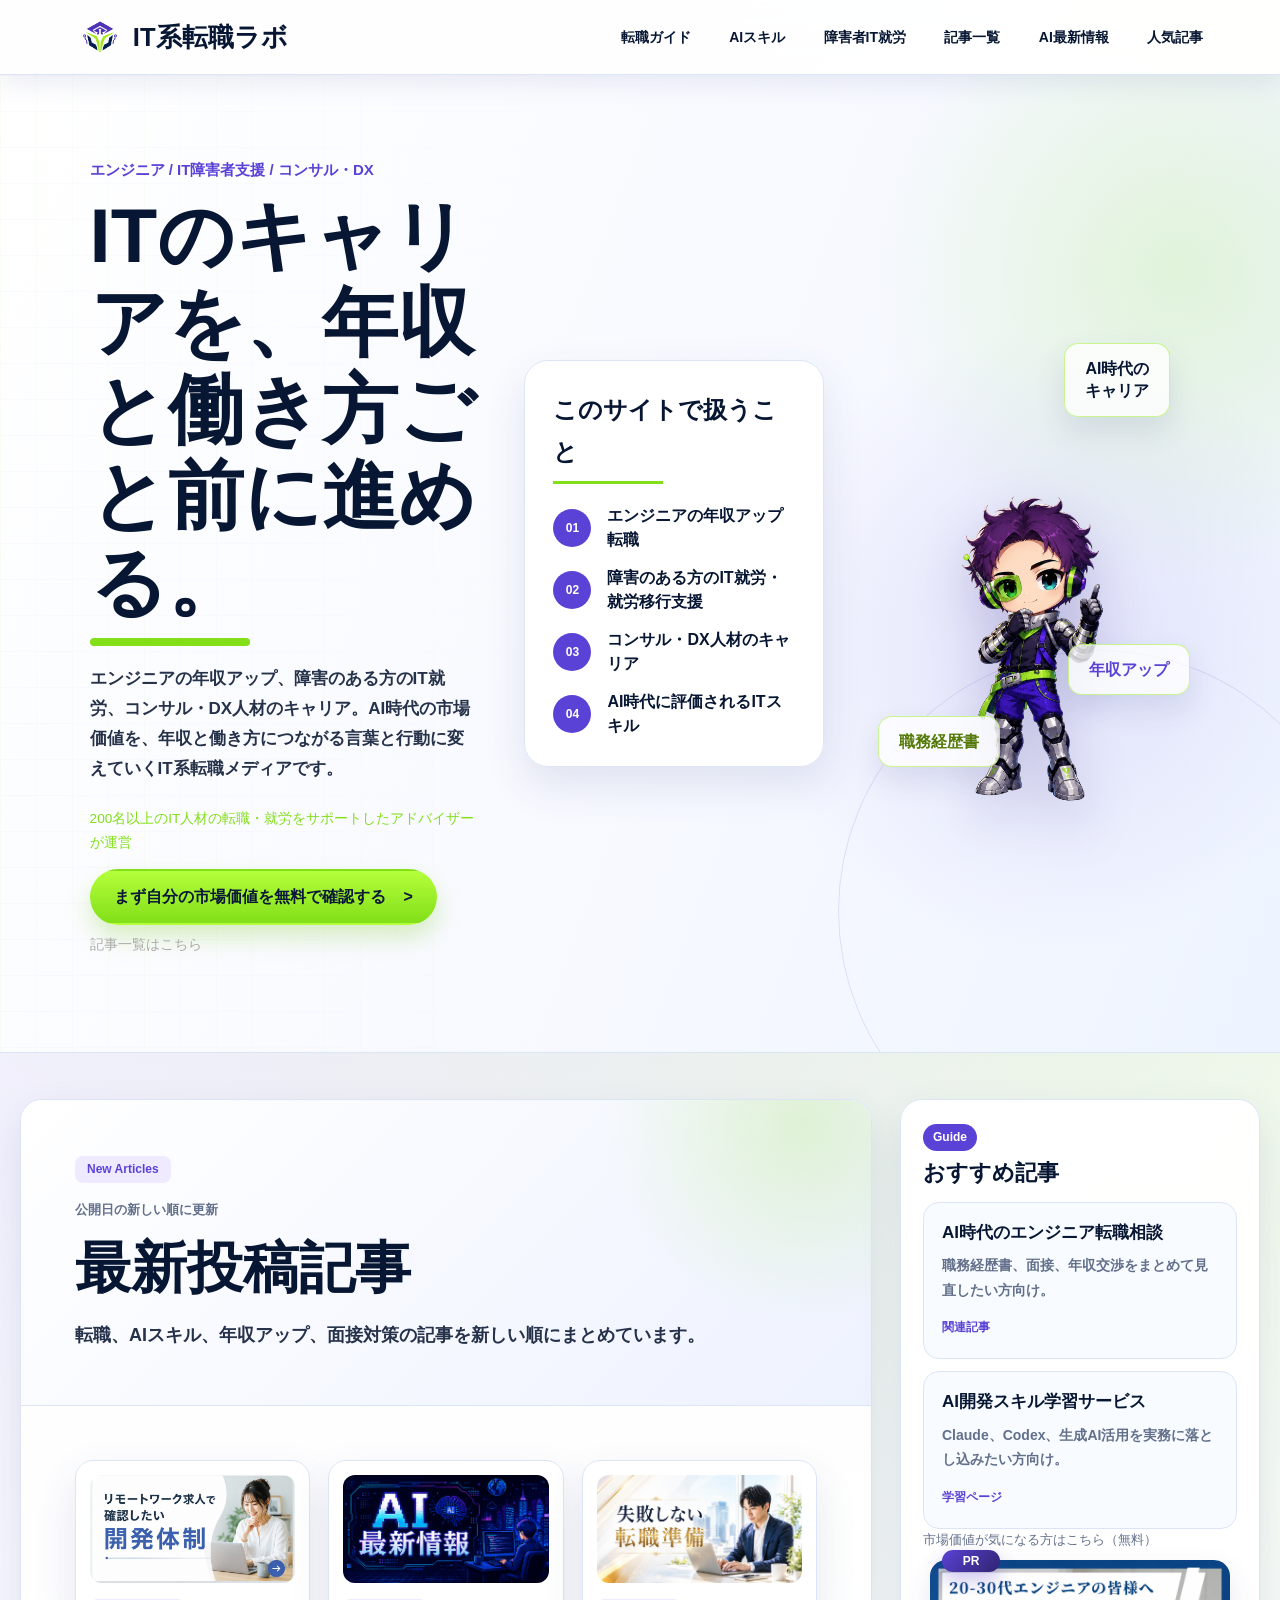
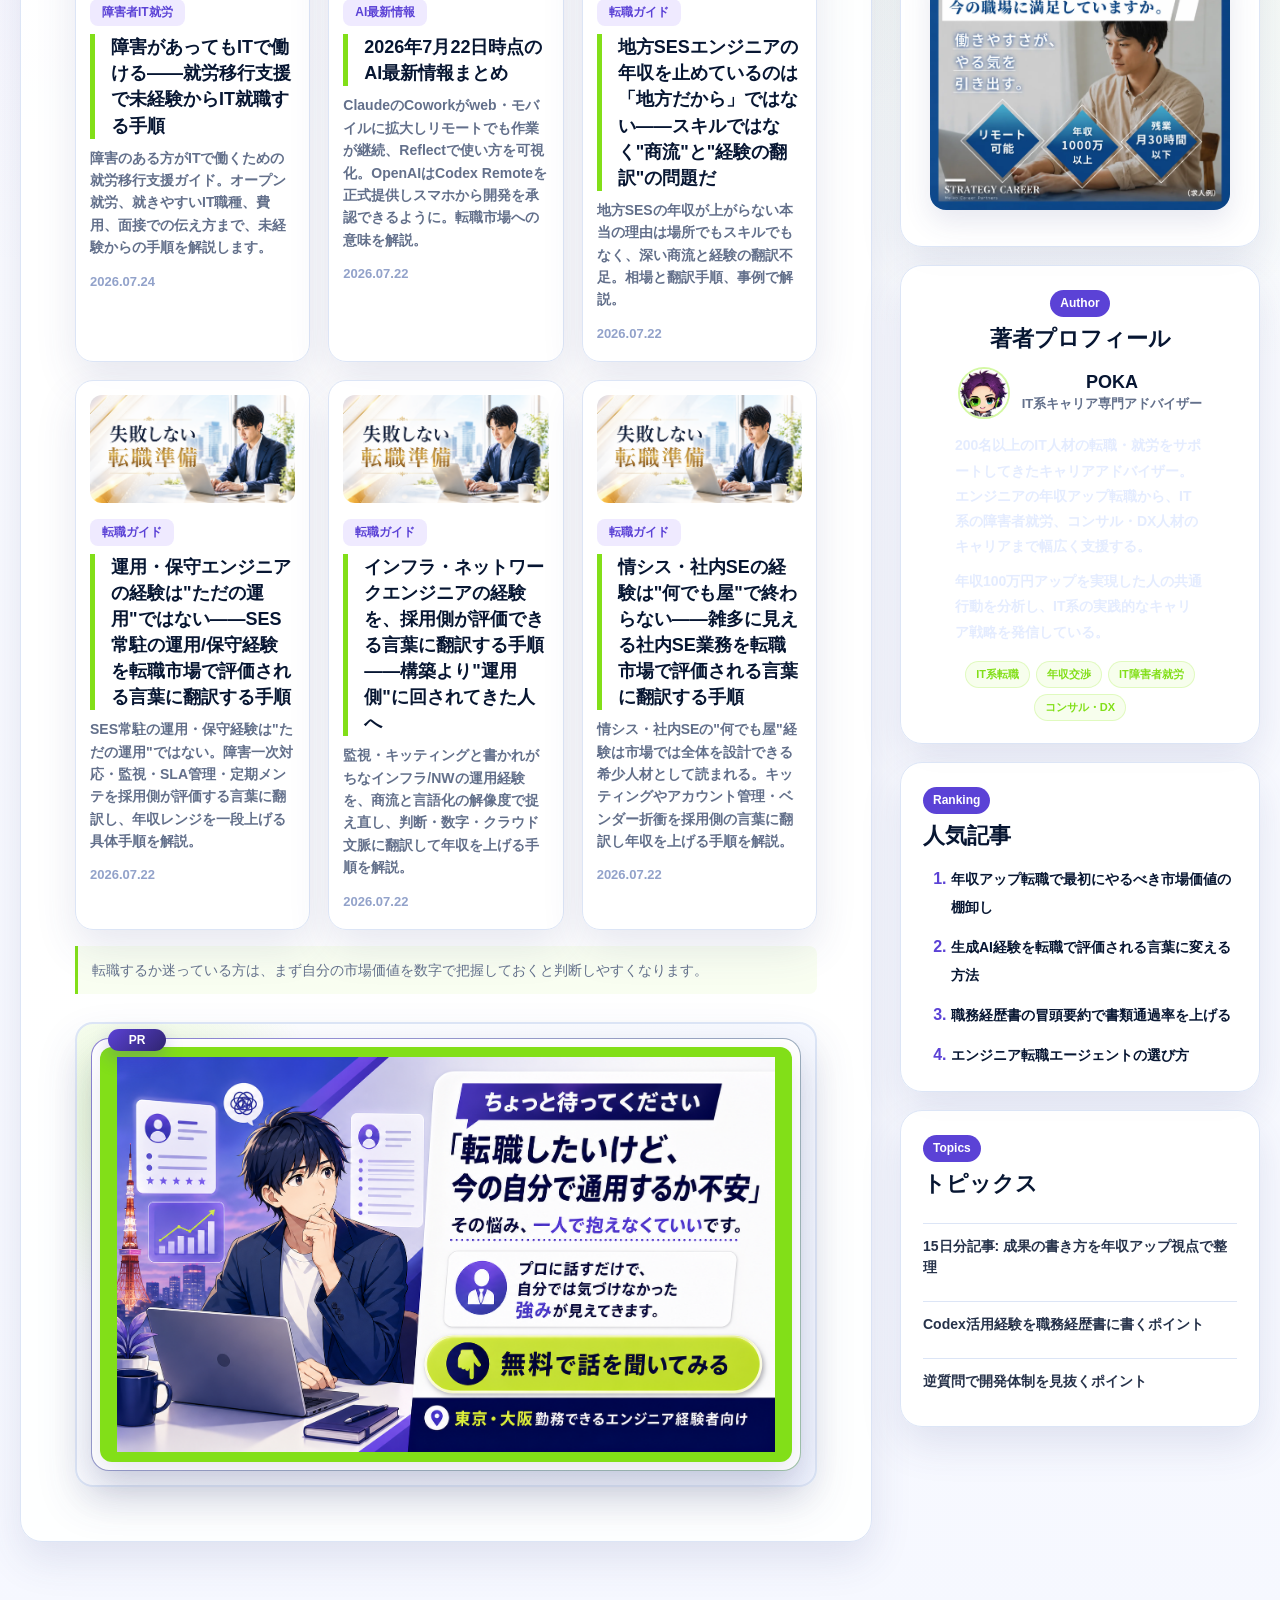
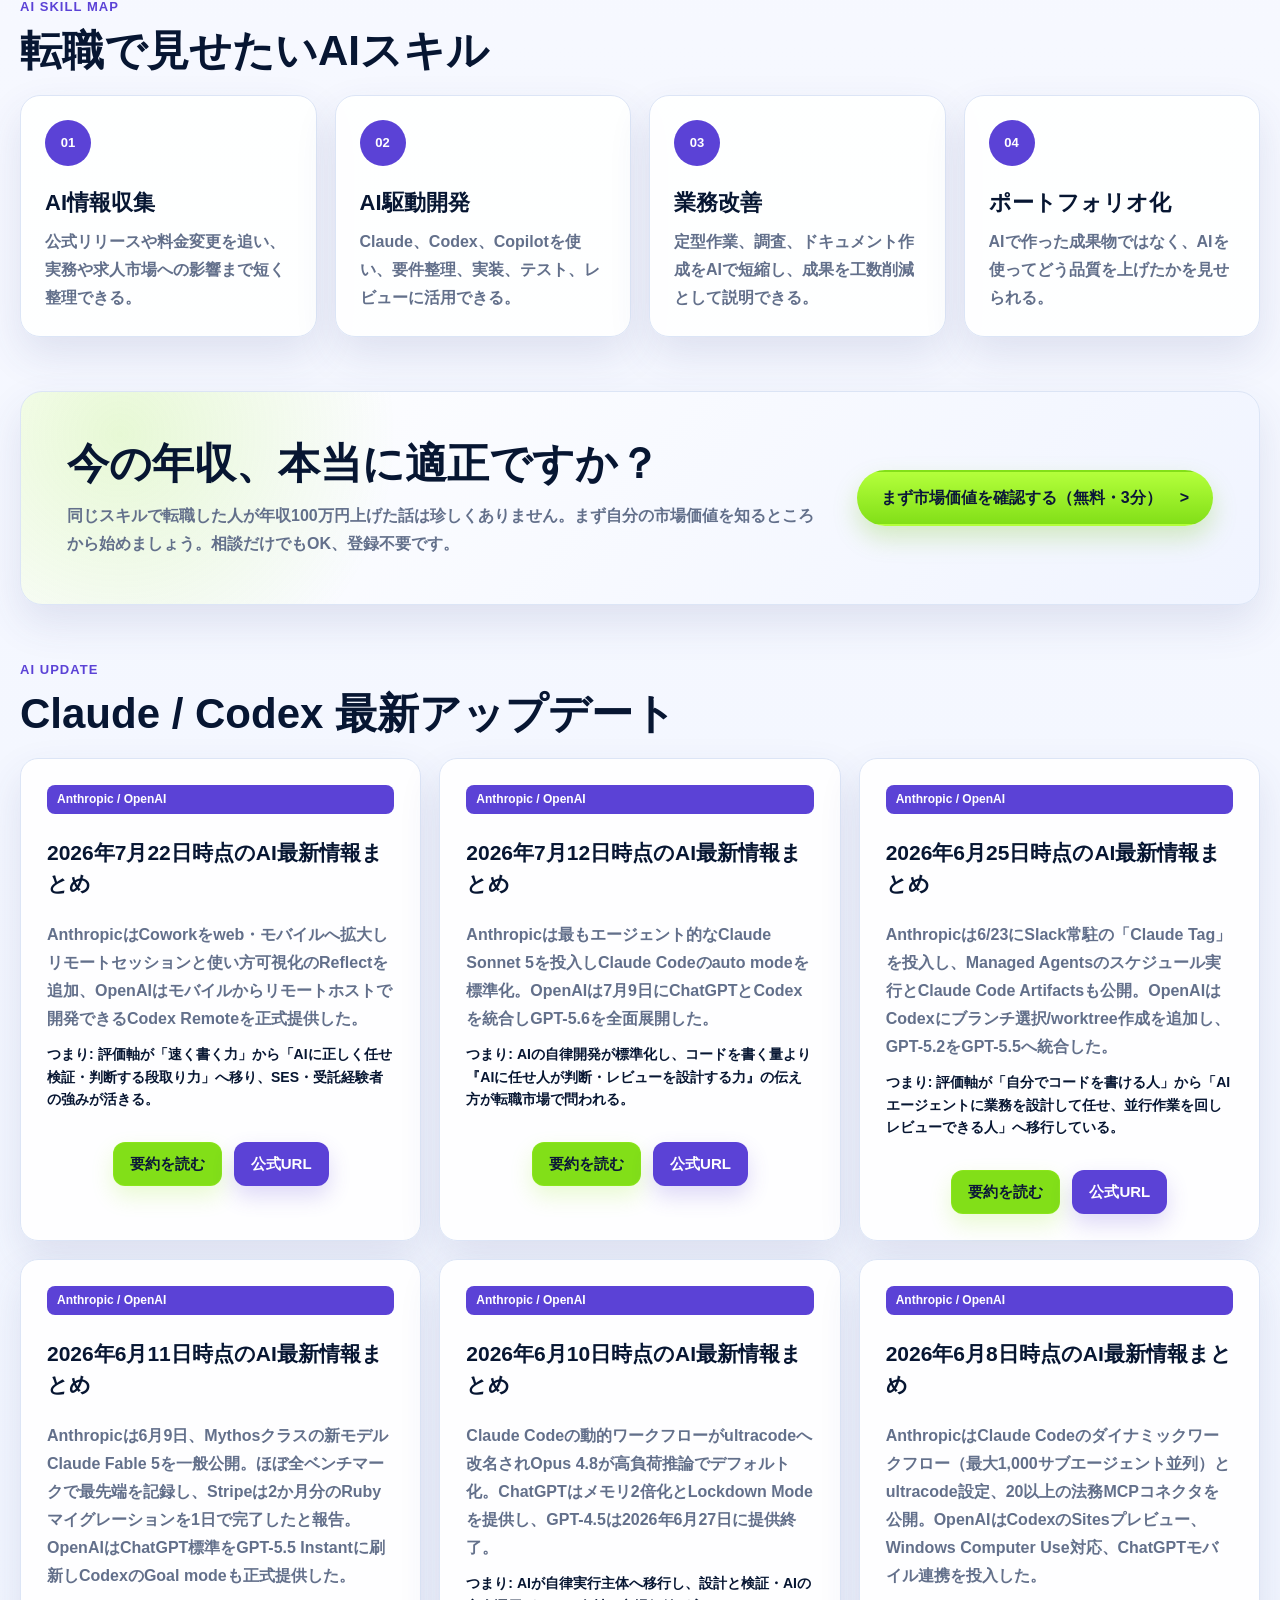
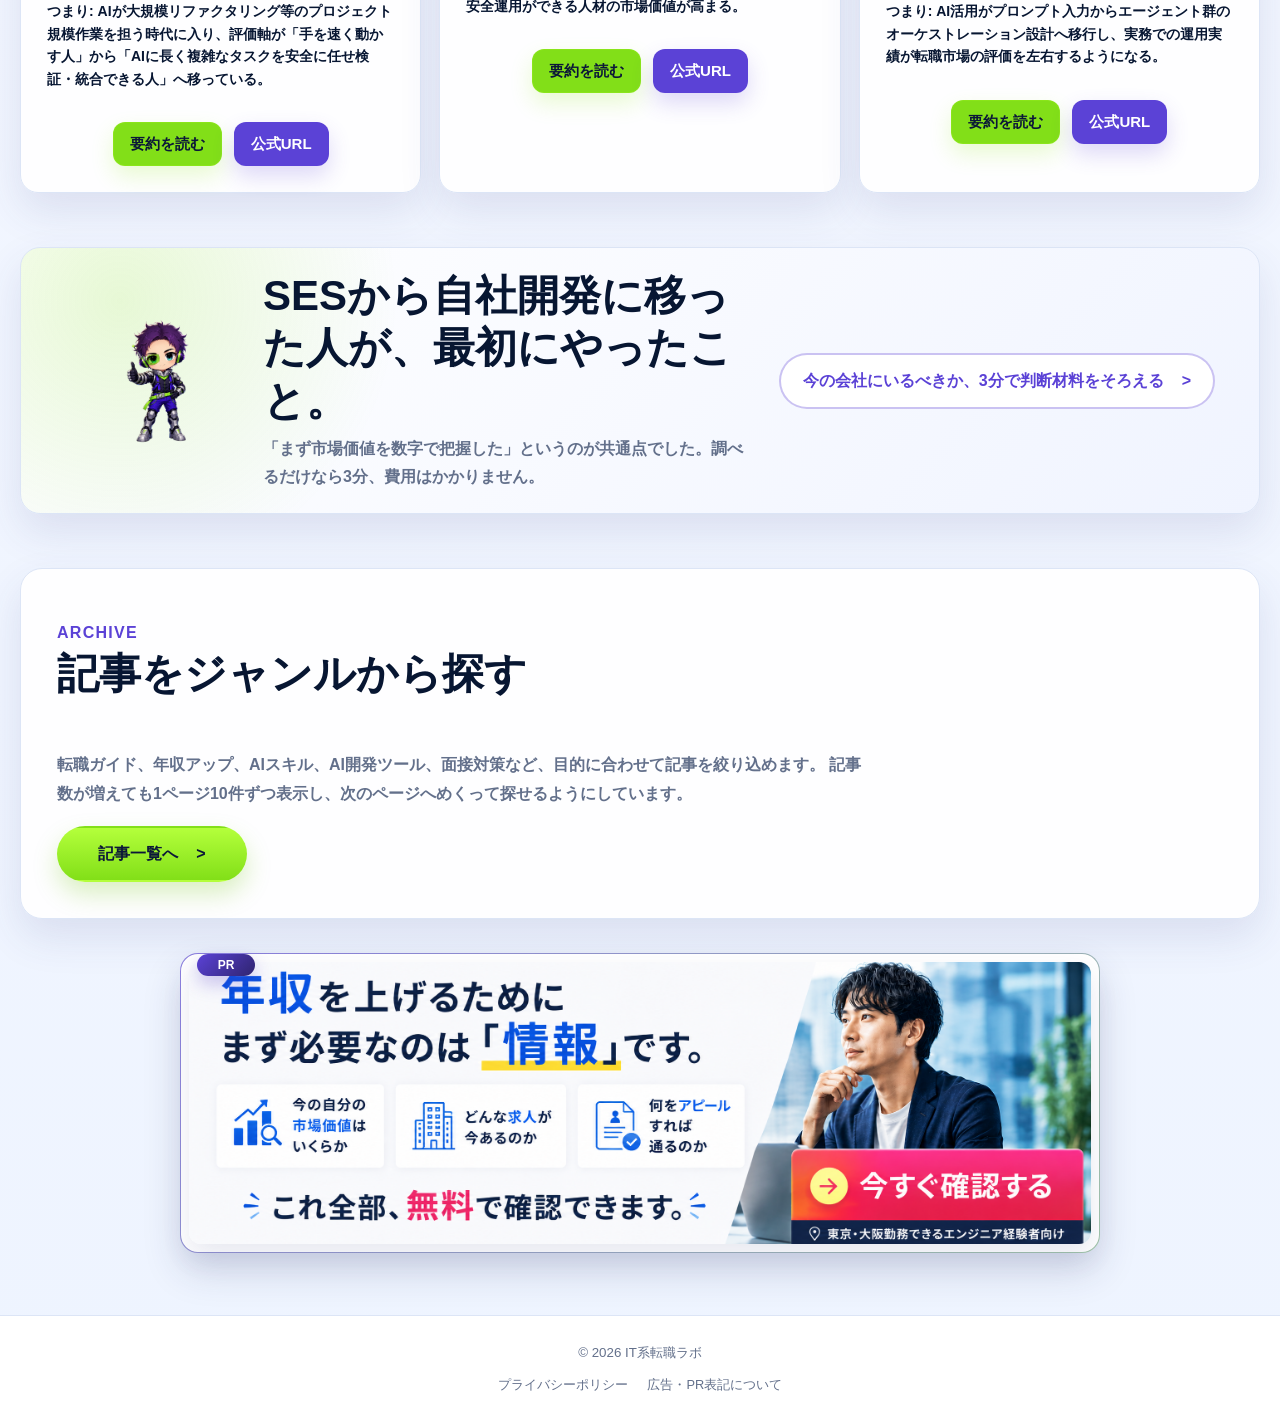
==== commit 54b7b81a: "著者プロフィールをIT系全般に更新（リブランド反映） - 肩書き: ITエンジニア転職専門→IT系キャリア専門アドバイザー - 紹介文: エンジニア転職/IT障害者就労/コンサル・DXまで幅広く支援す" ====
--- a/index.html
+++ b/index.html
@@ -133,17 +133,18 @@
             <img class="profile-avatar" src="image6-aicon.jpg" alt="著者アバター" width="52" height="52">
             <div>
               <strong>POKA</strong>
-              <span>ITエンジニア転職専門アドバイザー</span>
+              <span>IT系キャリア専門アドバイザー</span>
             </div>
           </div>
           <div class="profile-copy">
-            <p>200名以上のエンジニア転職をサポートしてきたキャリアアドバイザー。SES・受託から自社開発へのキャリアチェンジを専門とする。</p>
-            <p>年収100万円アップを実現したエンジニアの共通行動を分析し、実践的な転職戦略を発信している。</p>
+            <p>200名以上のIT人材の転職・就労をサポートしてきたキャリアアドバイザー。エンジニアの年収アップ転職から、IT系の障害者就労、コンサル・DX人材のキャリアまで幅広く支援する。</p>
+            <p>年収100万円アップを実現した人の共通行動を分析し、IT系の実践的なキャリア戦略を発信している。</p>
           </div>
           <div class="profile-tags">
-            <span class="profile-tag">SES転職</span>
+            <span class="profile-tag">IT系転職</span>
             <span class="profile-tag">年収交渉</span>
-            <span class="profile-tag">面接対策</span>
+            <span class="profile-tag">IT障害者就労</span>
+            <span class="profile-tag">コンサル・DX</span>
           </div>
         </section>
 
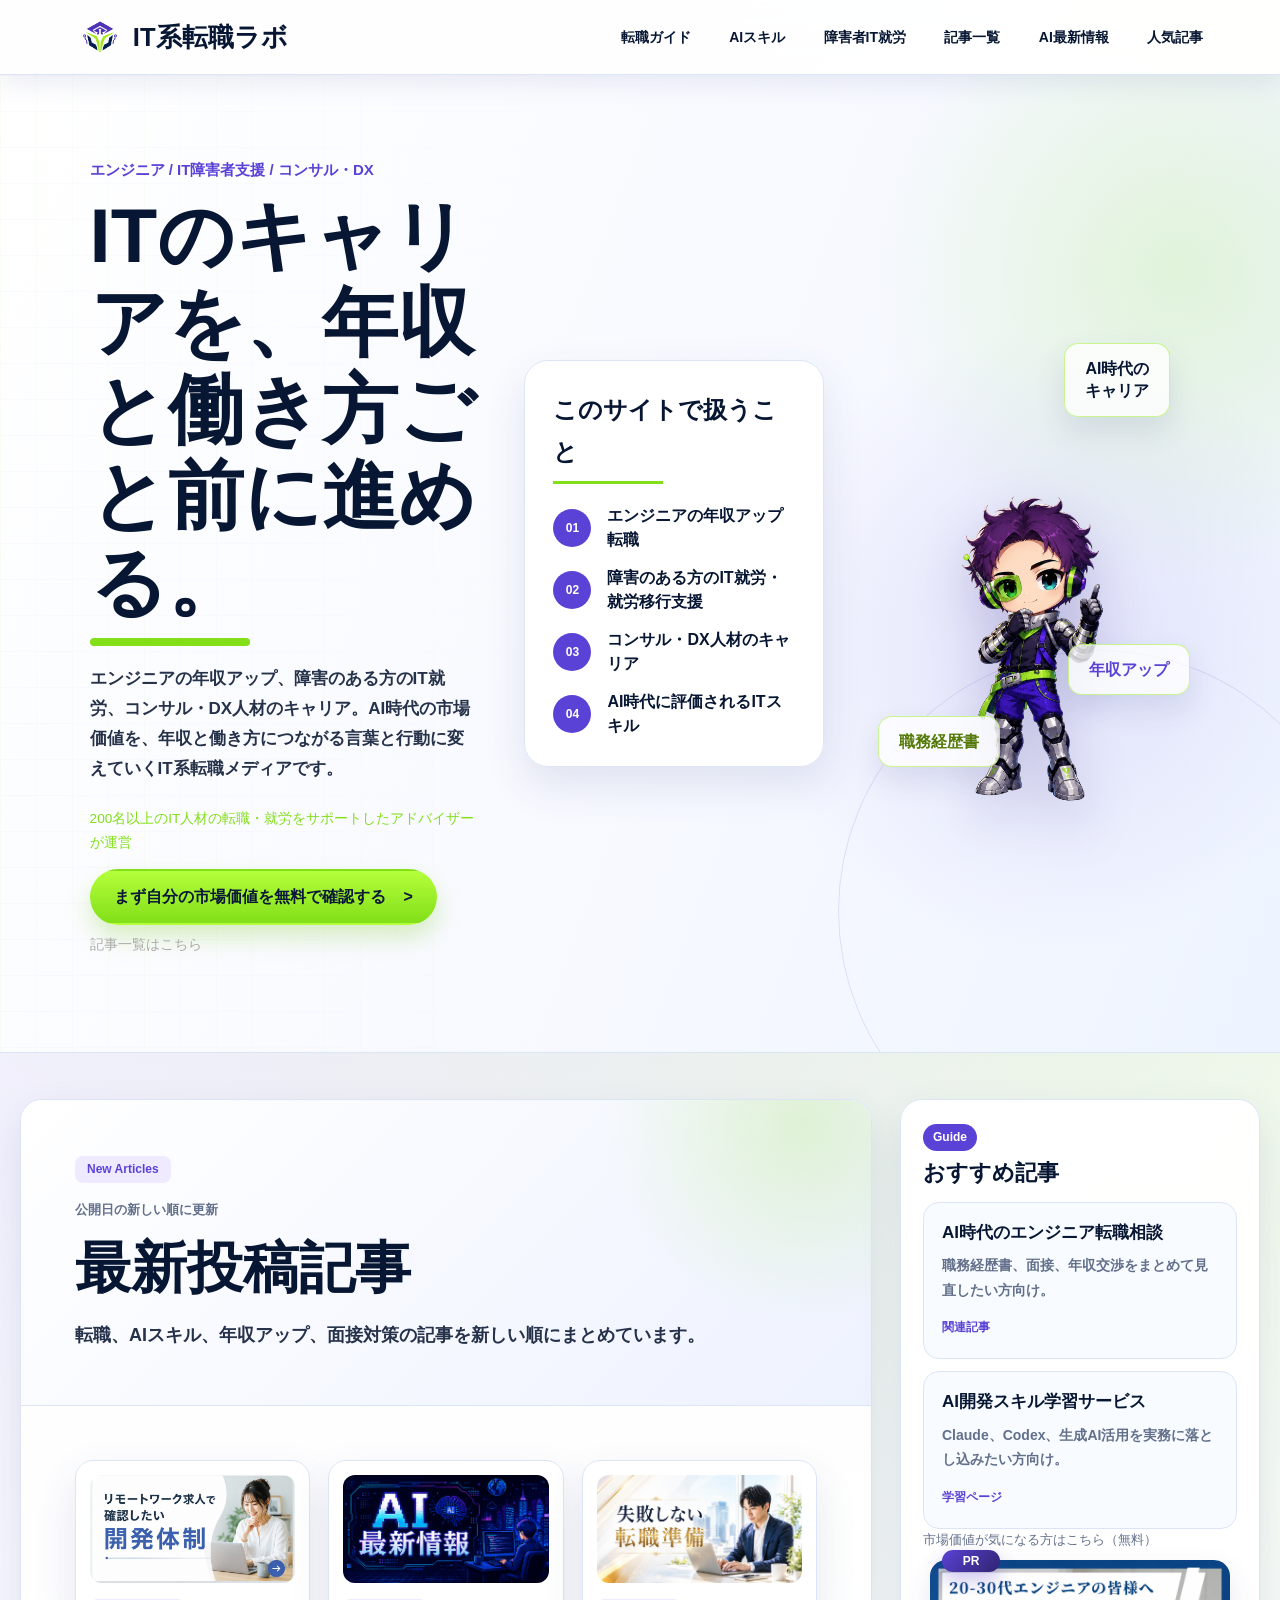
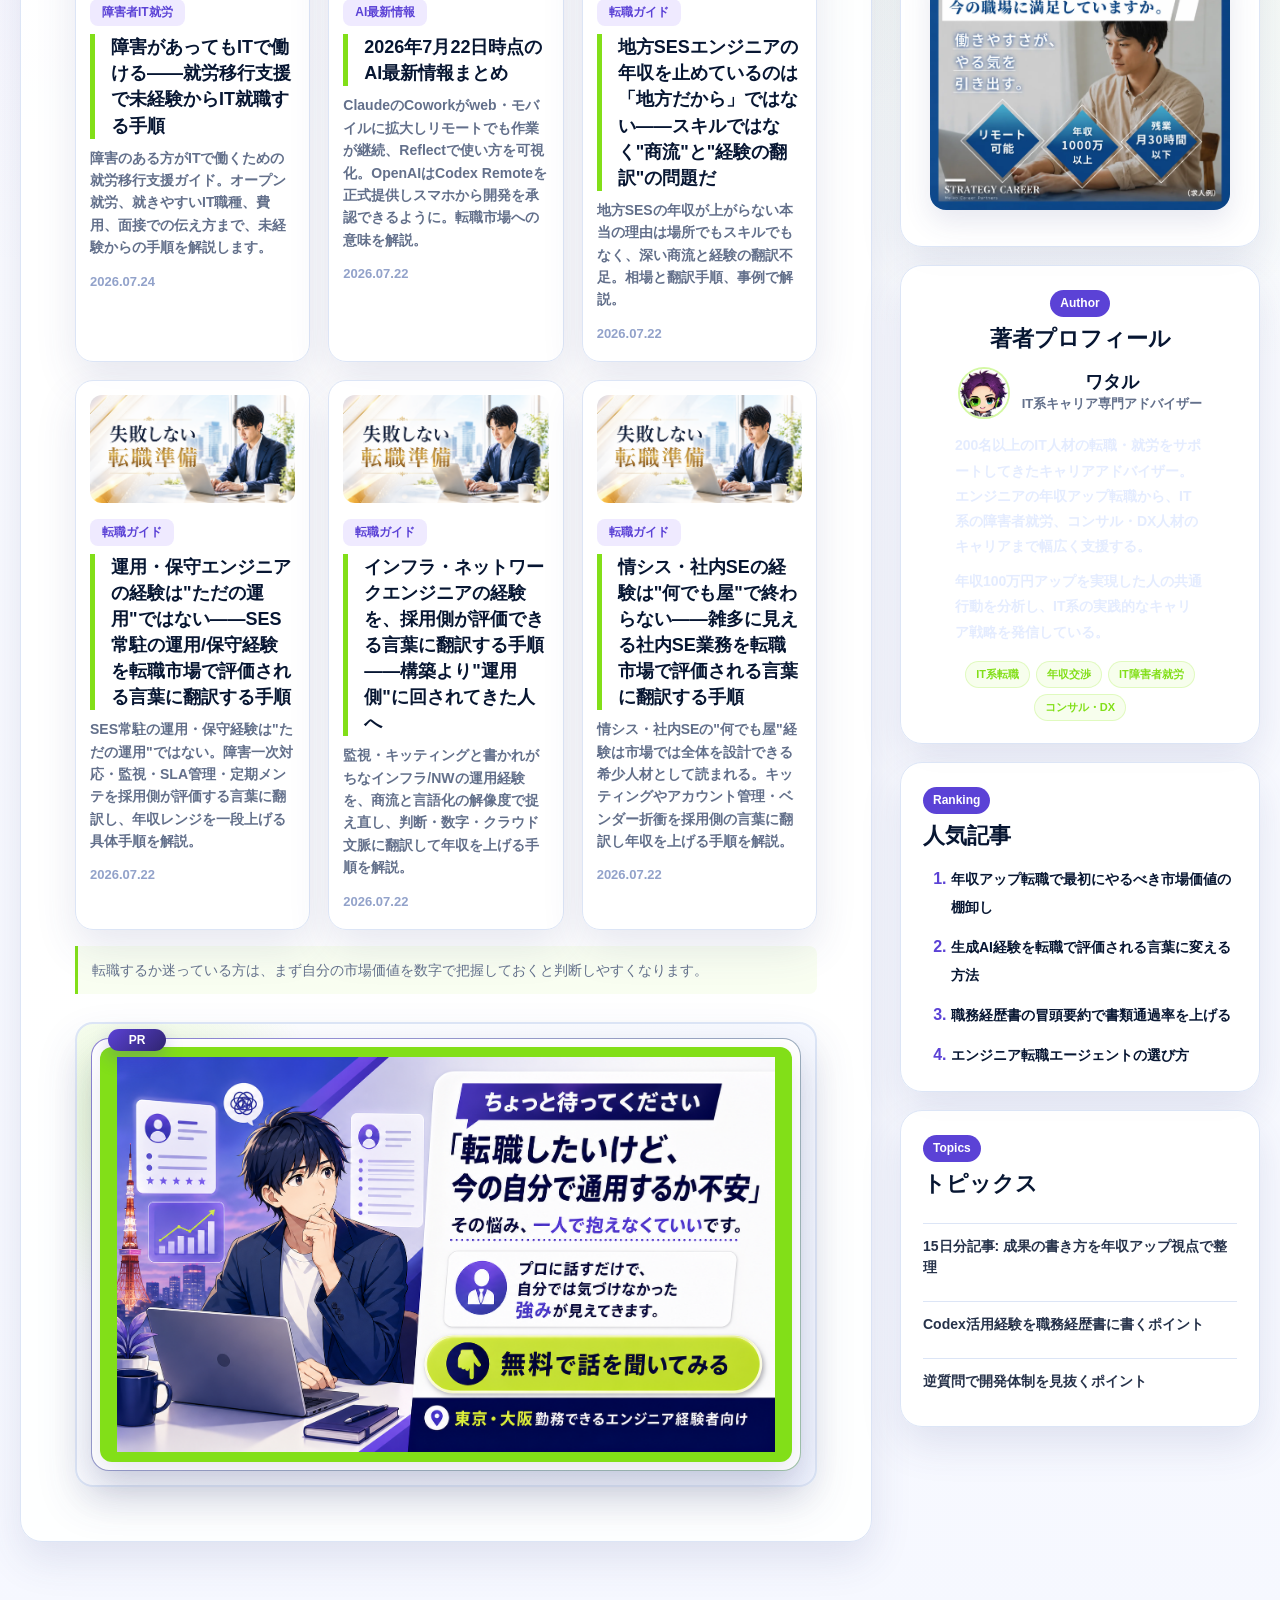
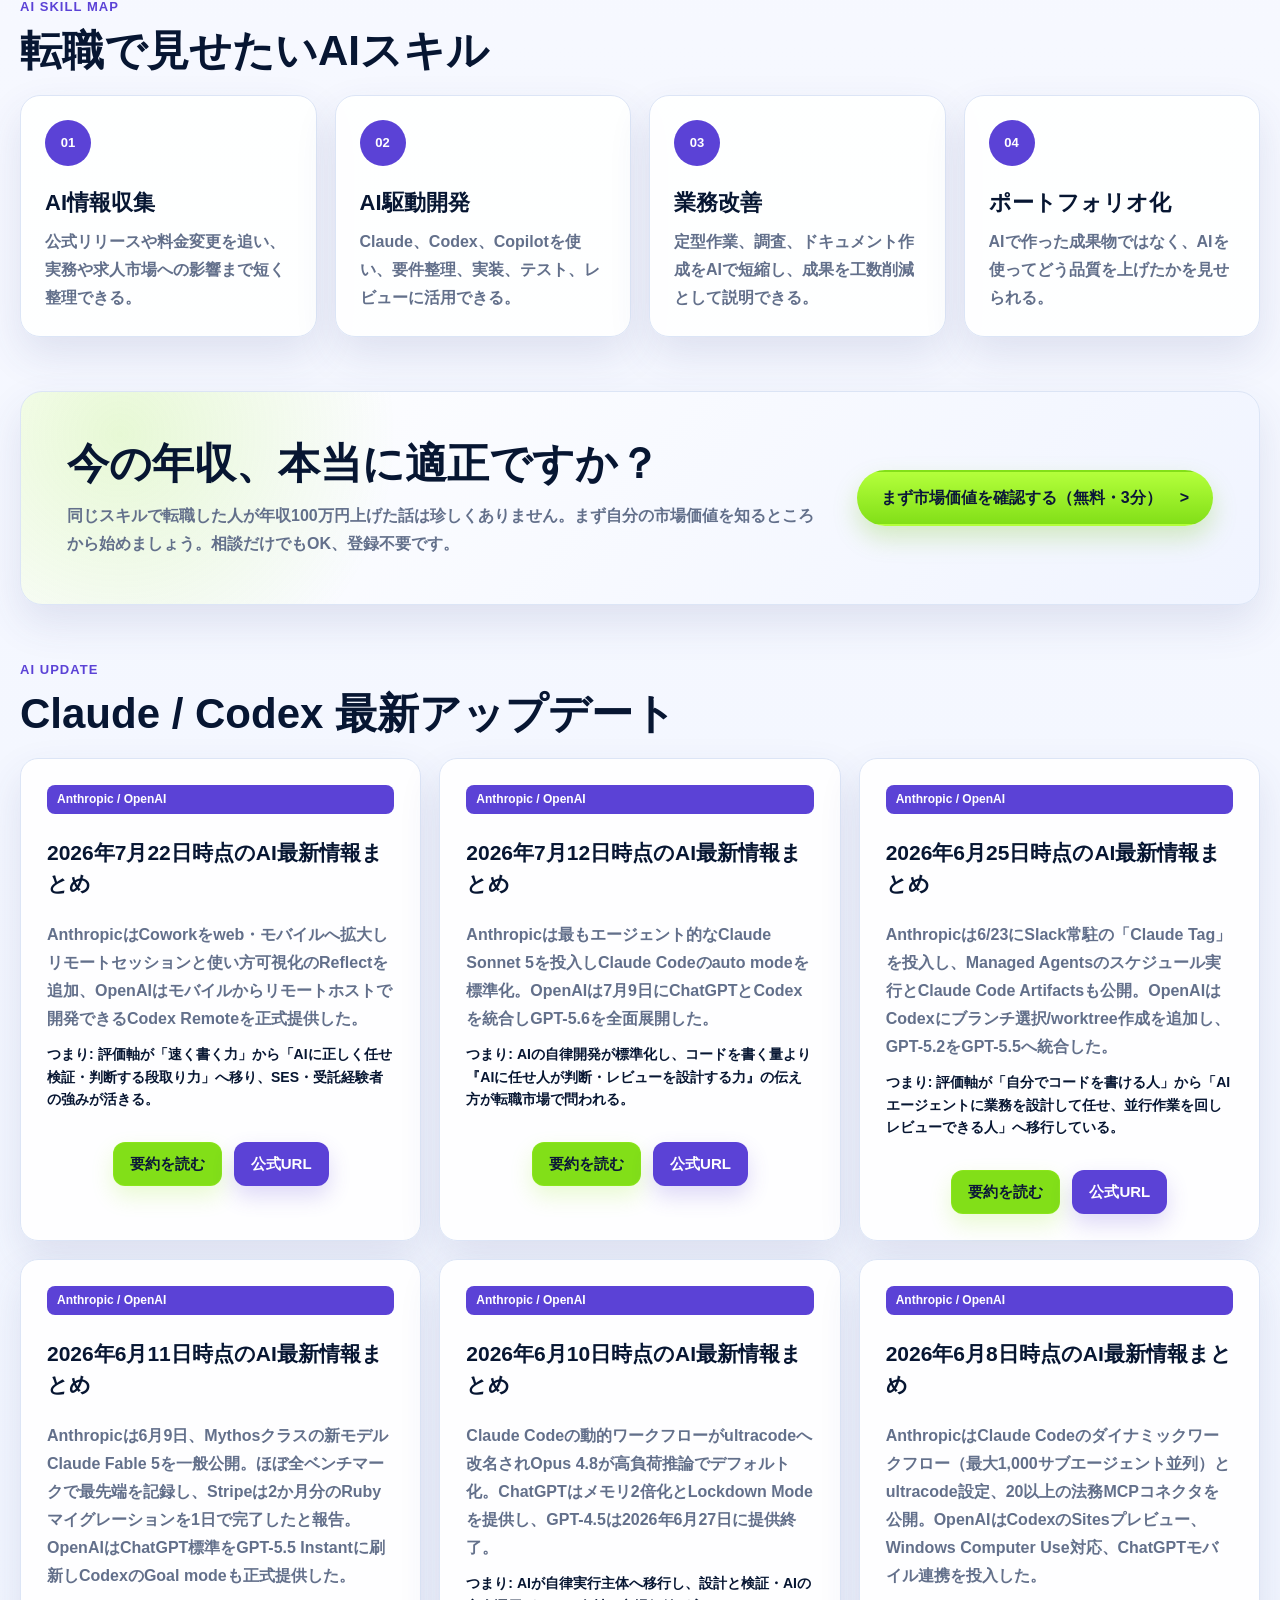
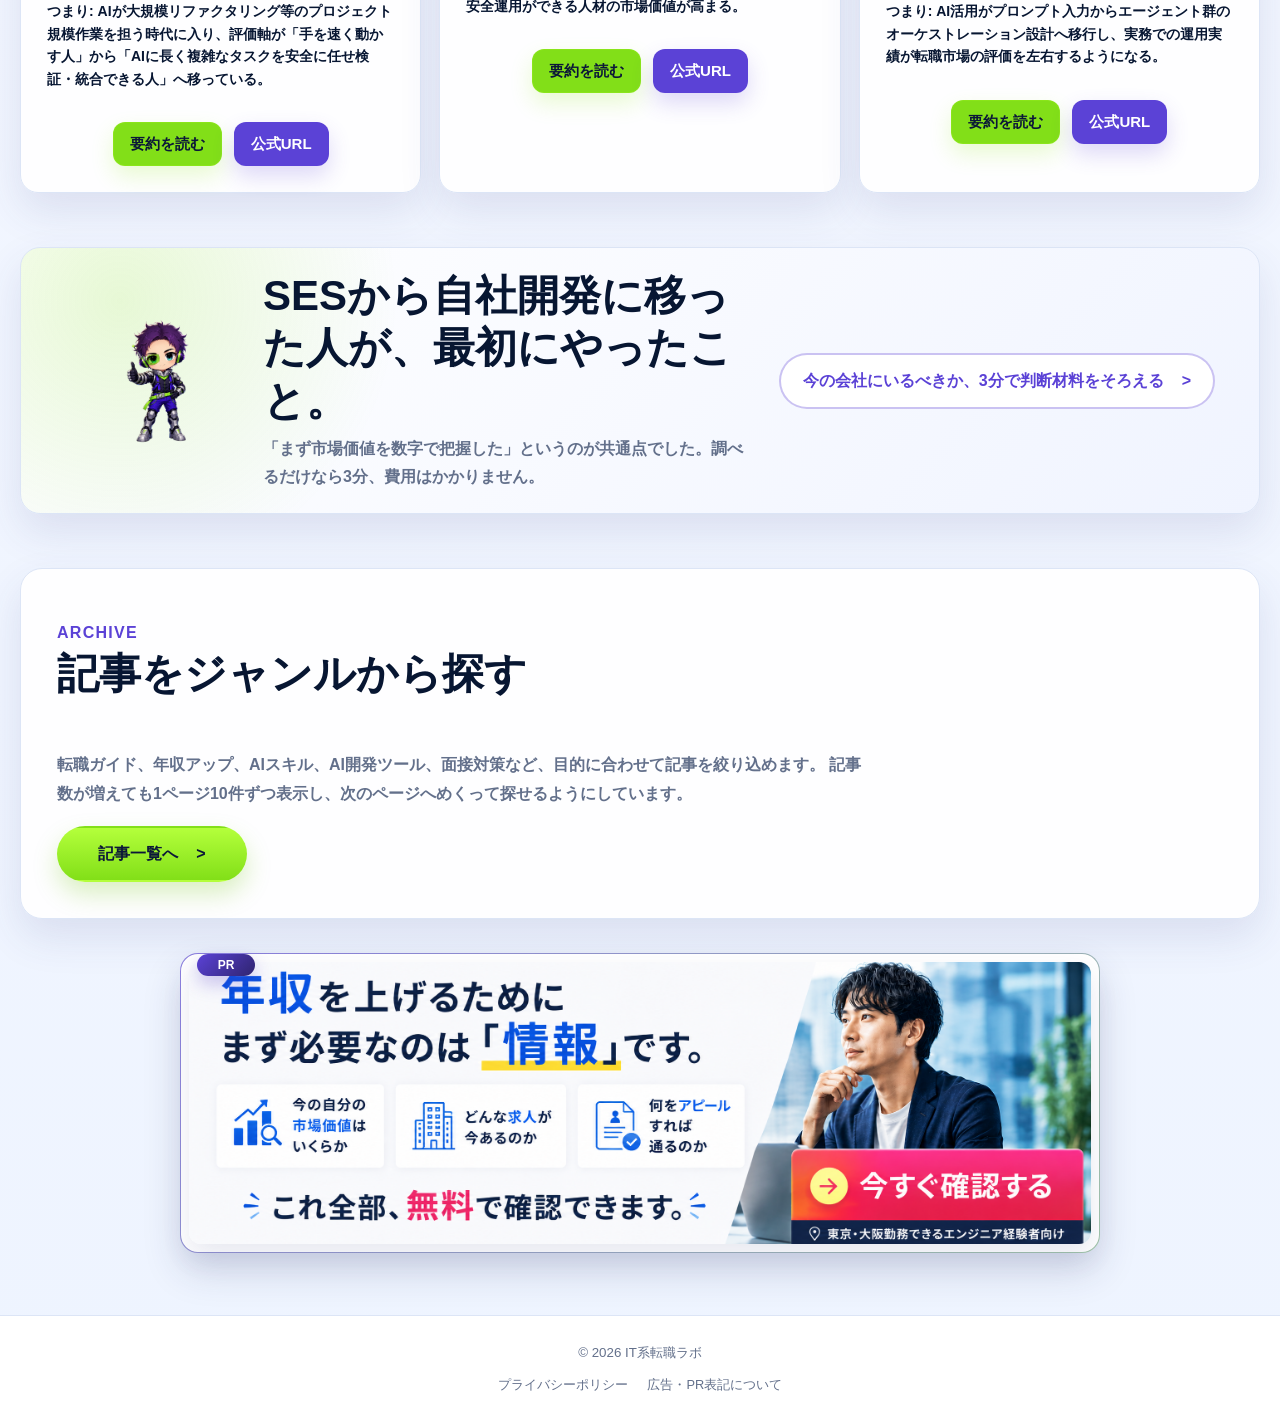
==== commit 213c58c9: "著者名を POKA → ワタル に変更（X運用名と統一） Co-Authored-By: Claude Opus 4.8 <noreply@anthropic.com>" ====
--- a/index.html
+++ b/index.html
@@ -132,7 +132,7 @@
           <div class="profile-author">
             <img class="profile-avatar" src="image6-aicon.jpg" alt="著者アバター" width="52" height="52">
             <div>
-              <strong>POKA</strong>
+              <strong>ワタル</strong>
               <span>IT系キャリア専門アドバイザー</span>
             </div>
           </div>
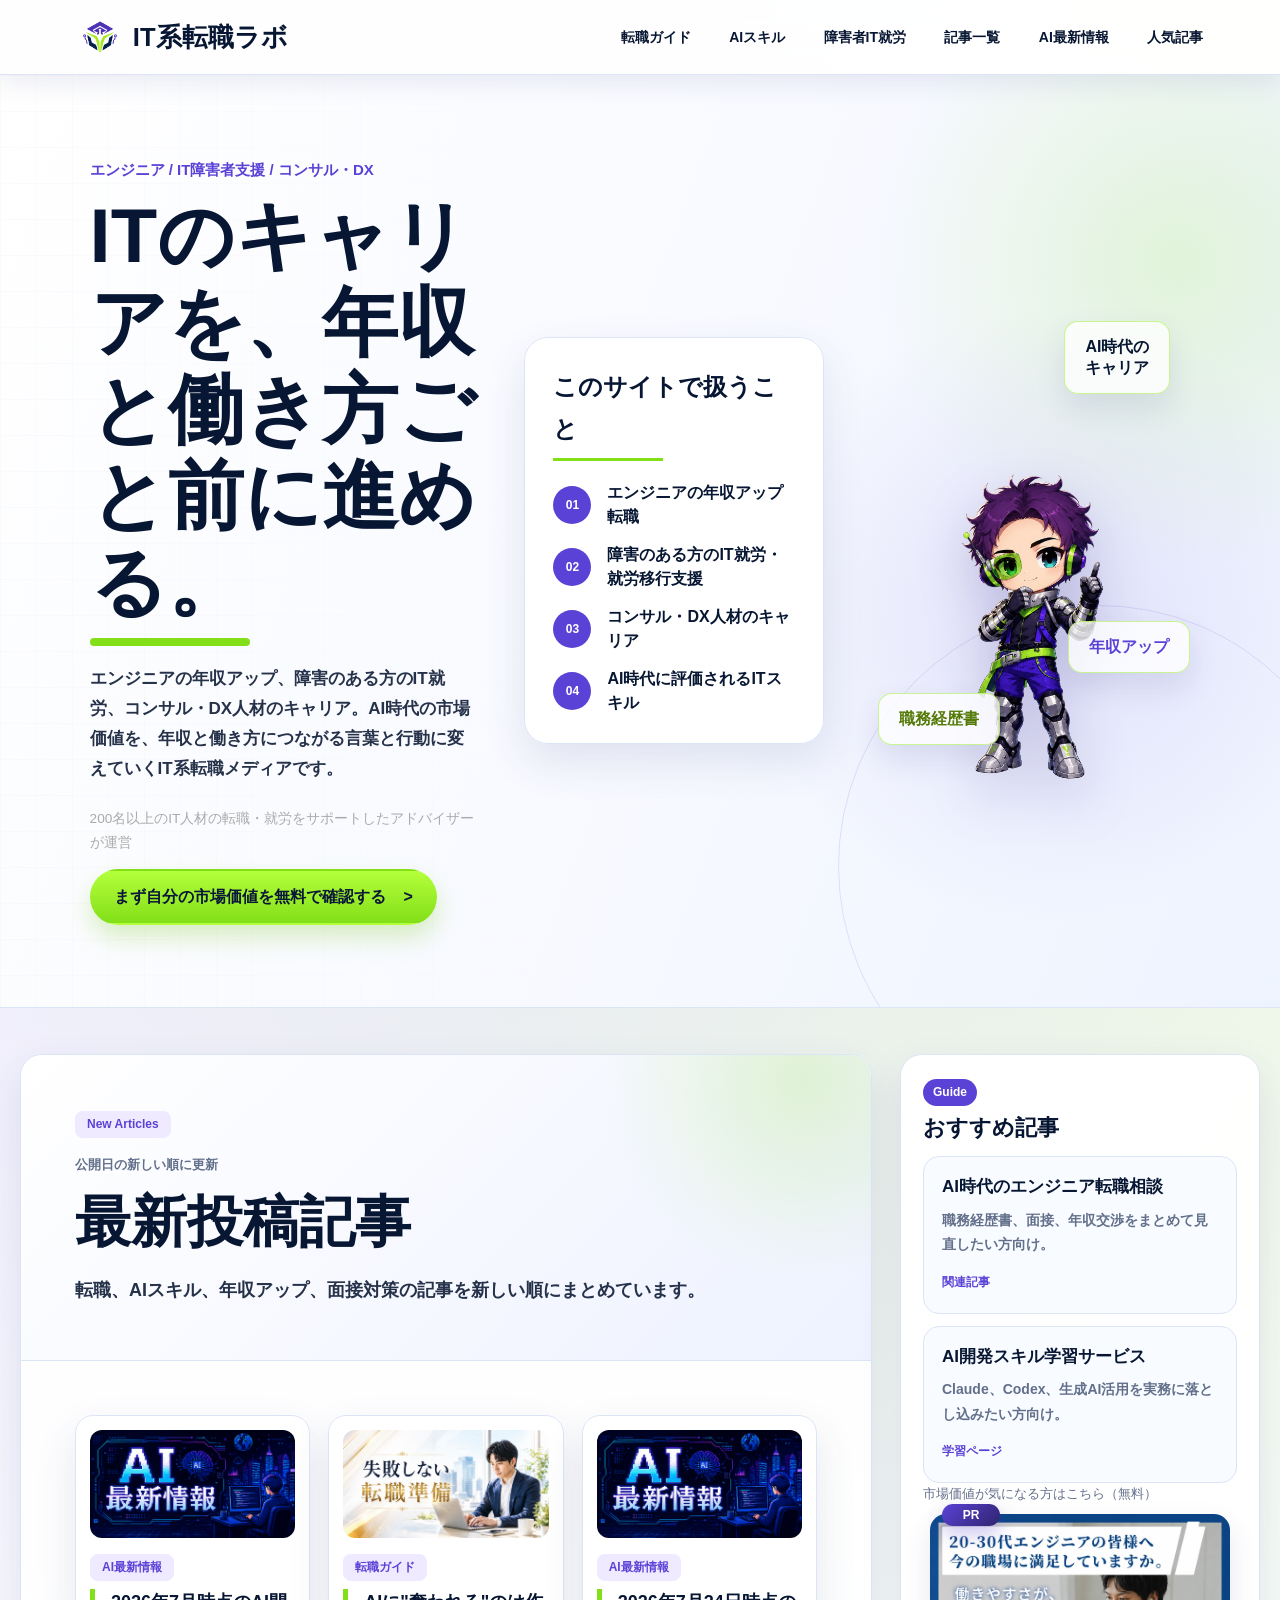
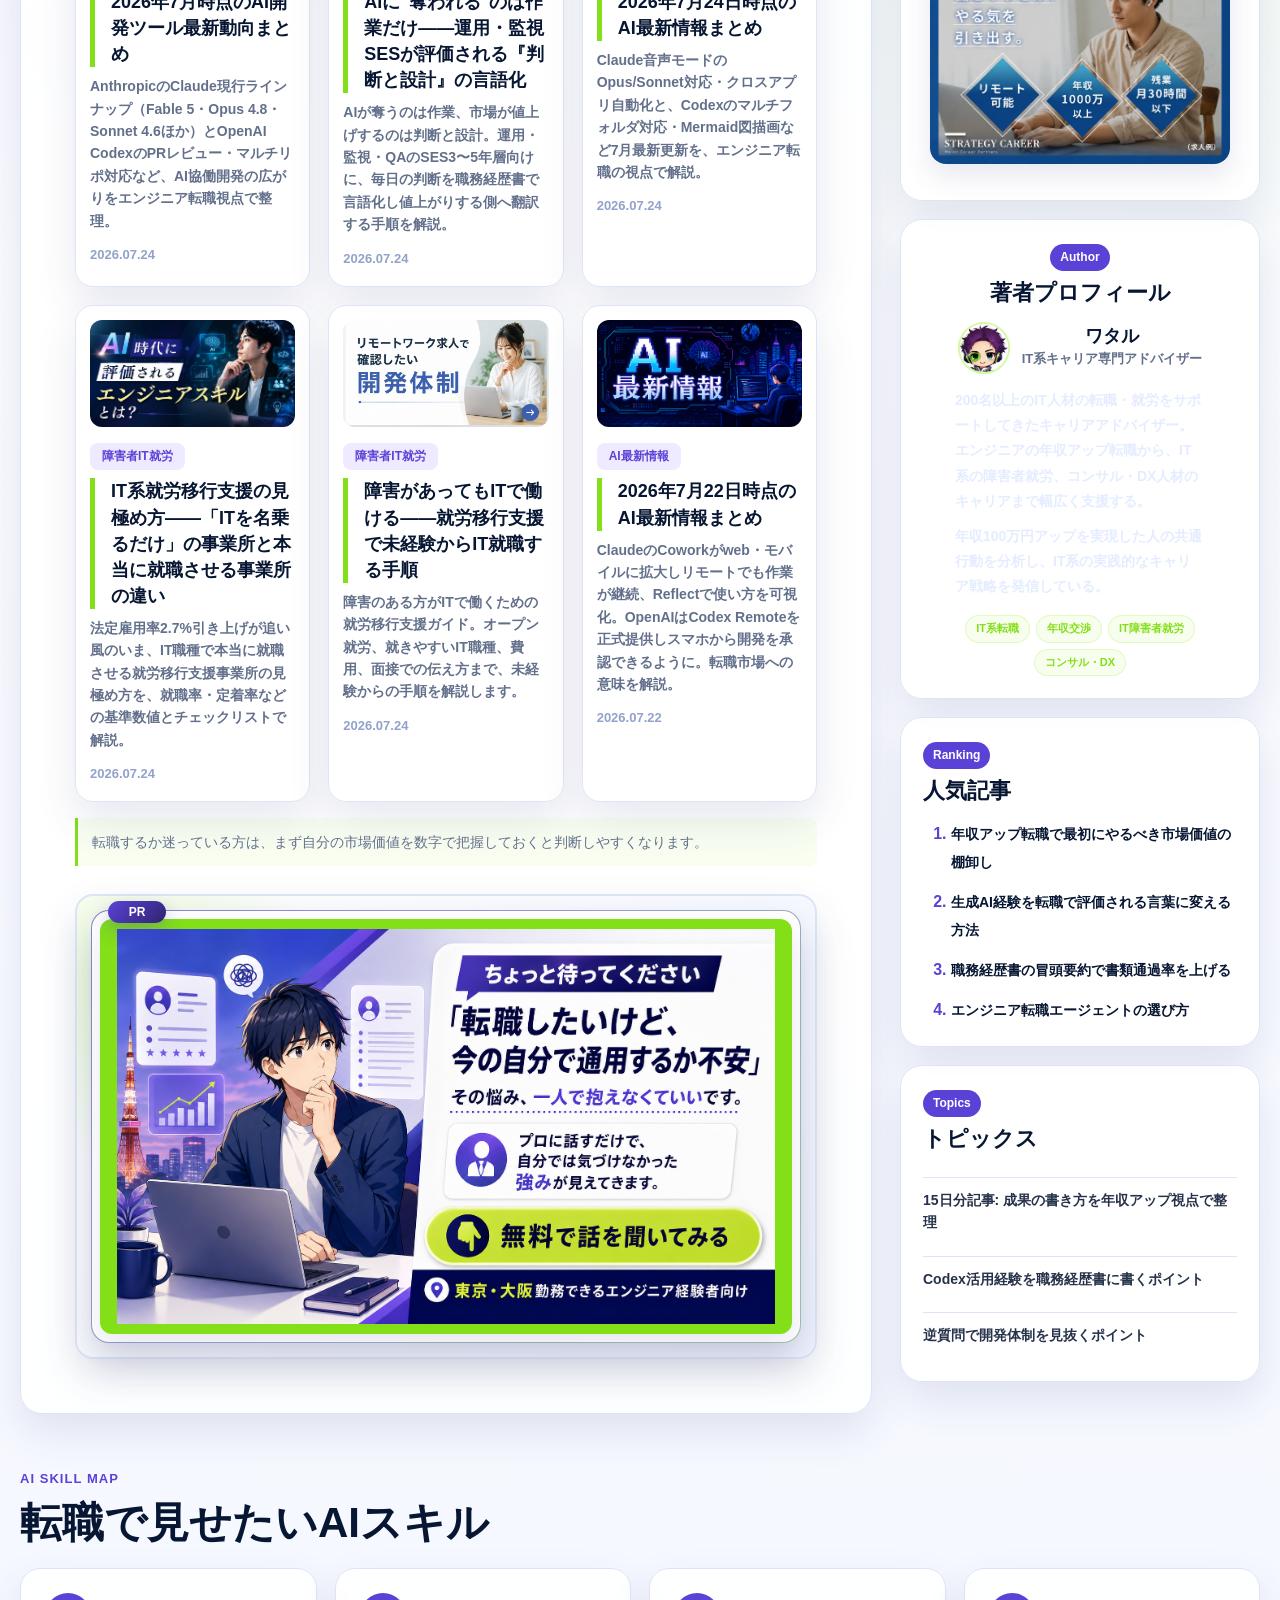
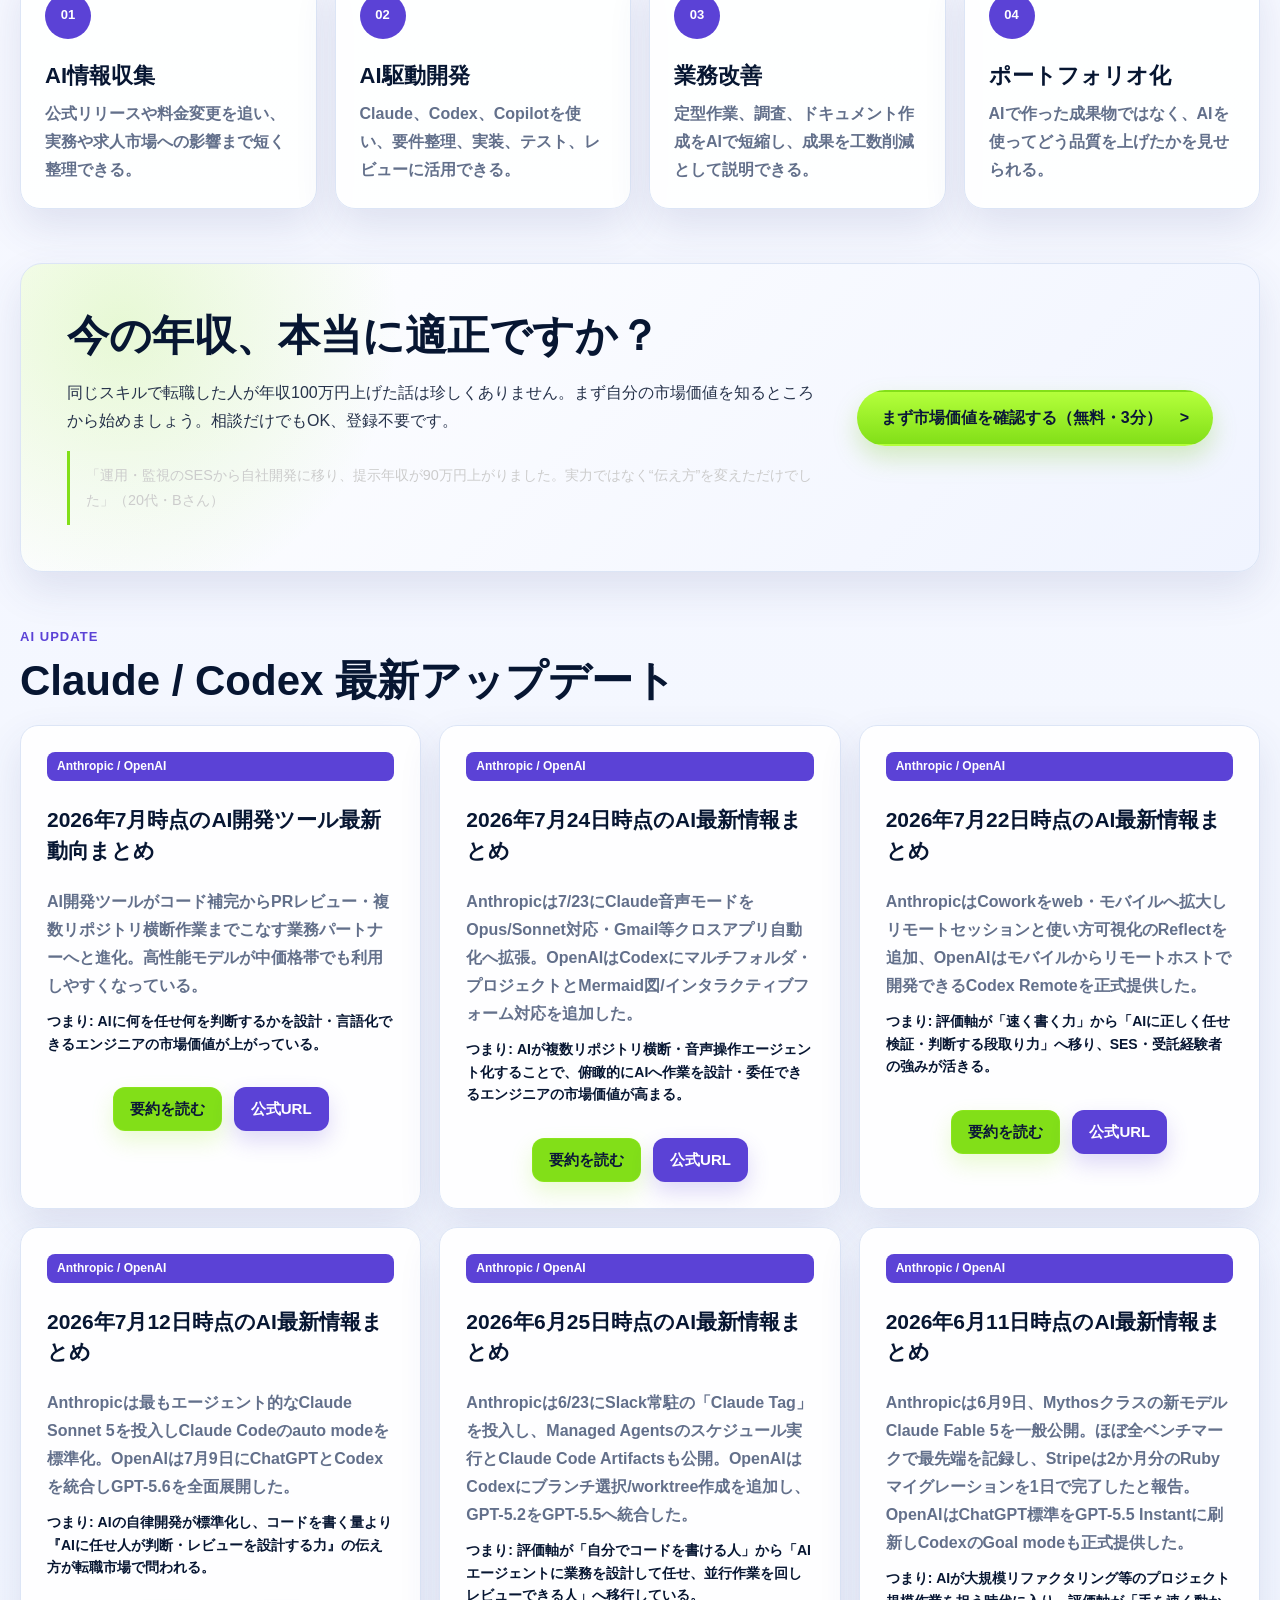
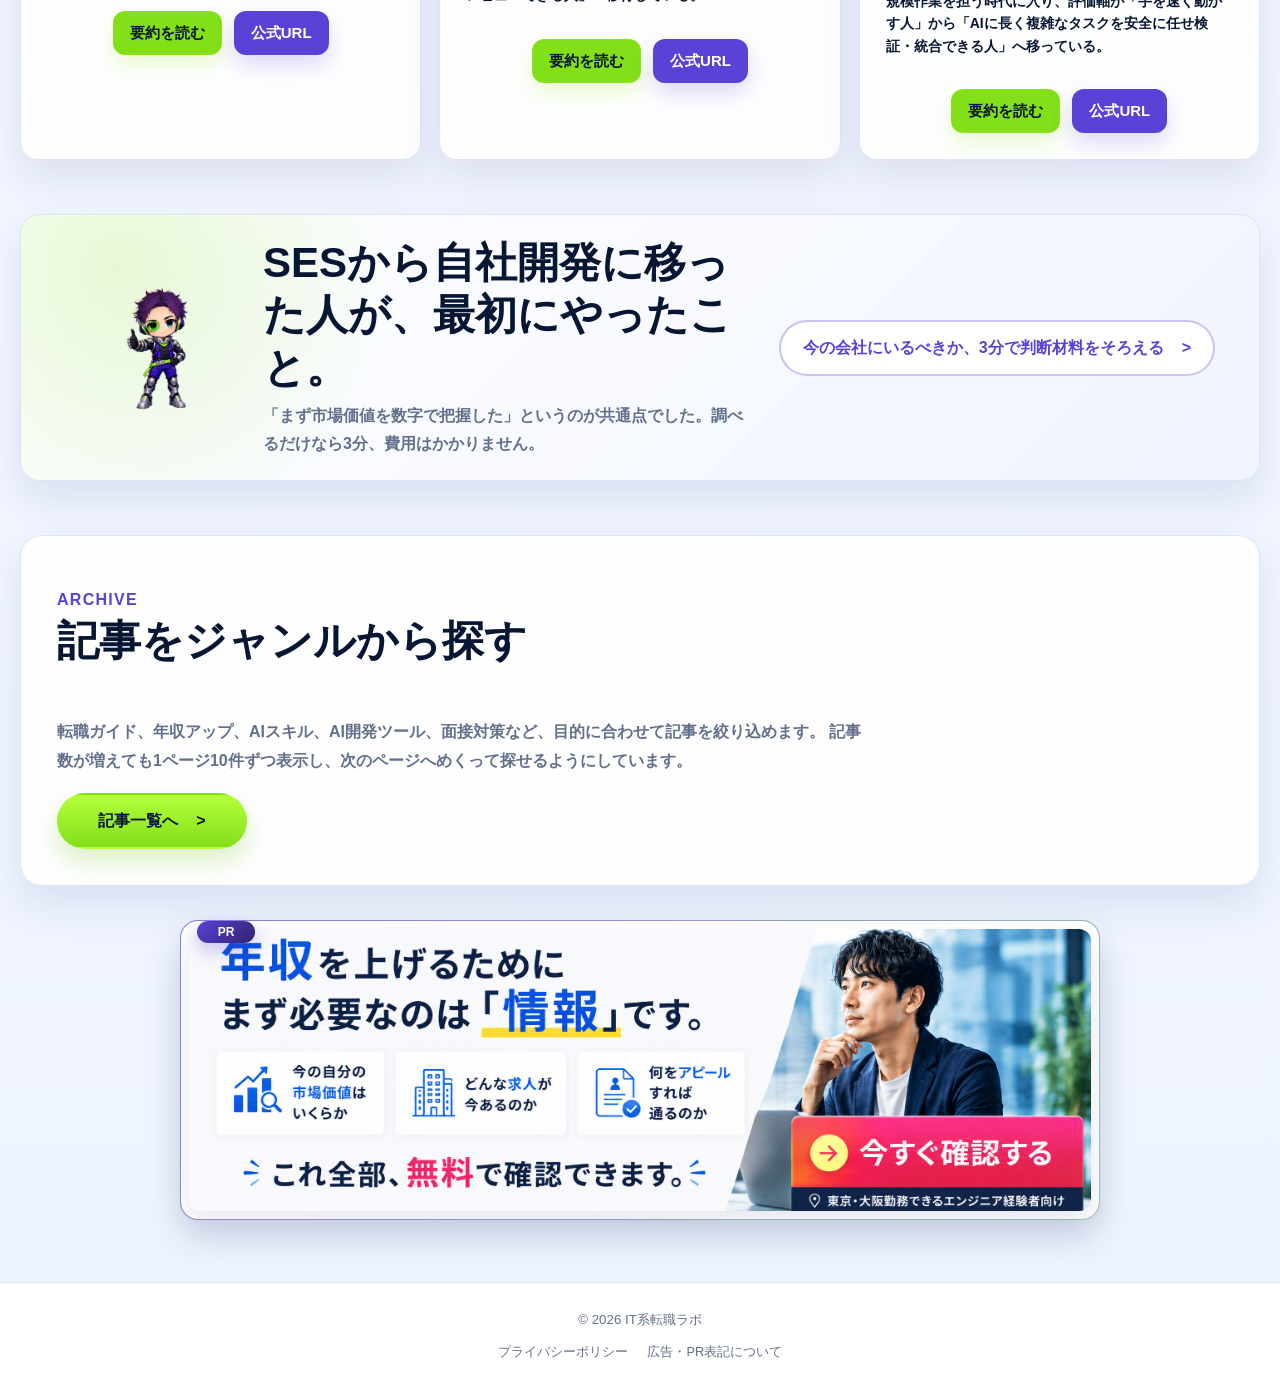
==== commit cd743ee8: "2026-07-24 コンテンツ更新：LP記事（AI時代の判断・設計の言語化）・AI最新情報追加、サイトUX改善 - LP: 非開発SES向け「AIに奪われるのは作業・値上がりは判断と設計」 - AI" ====
--- a/index.html
+++ b/index.html
@@ -61,11 +61,10 @@
         <p class="lead">
           エンジニアの年収アップ、障害のある方のIT就労、コンサル・DX人材のキャリア。AI時代の市場価値を、年収と働き方につながる言葉と行動に変えていくIT系転職メディアです。
         </p>
-        <p class="trust-line" style="margin-top:0.5rem;font-size:0.85rem;color:var(--lime);">200名以上のIT人材の転職・就労をサポートしたアドバイザーが運営</p>
+        <p class="trust-line" style="margin-top:0.5rem;font-size:0.85rem;color:#aaa;">200名以上のIT人材の転職・就労をサポートしたアドバイザーが運営</p>
         <div class="hero-actions">
           <a class="button primary" href="https://px.a8.net/svt/ejp?a8mat=45A1MT+45FTMA+5P1E+5ZEMP" target="_blank" rel="noopener sponsored">まず自分の市場価値を無料で確認する</a>
         </div>
-        <p style="margin-top:0.5rem;font-size:0.85rem;color:#aaa;"><a href="articles.html" style="color:#aaa;">記事一覧はこちら</a></p>
       </div>
 
       <div class="hero-panel" aria-label="このサイトで扱うこと">
@@ -208,6 +207,7 @@
         <p>
           同じスキルで転職した人が年収100万円上げた話は珍しくありません。まず自分の市場価値を知るところから始めましょう。相談だけでもOK、登録不要です。
         </p>
+        <blockquote style="margin:1rem 0 0;padding:0.75rem 1rem;border-left:3px solid var(--lime);background:rgba(255,255,255,0.03);font-size:0.9rem;color:#ccc;">「運用・監視のSESから自社開発に移り、提示年収が90万円上がりました。実力ではなく“伝え方”を変えただけでした」（20代・Bさん）</blockquote>
       </div>
       <a class="button primary" href="https://px.a8.net/svt/ejp?a8mat=45A1MT+45FTMA+5P1E+5ZEMP" target="_blank" rel="noopener sponsored">まず市場価値を確認する（無料・3分）</a>
     </section>
